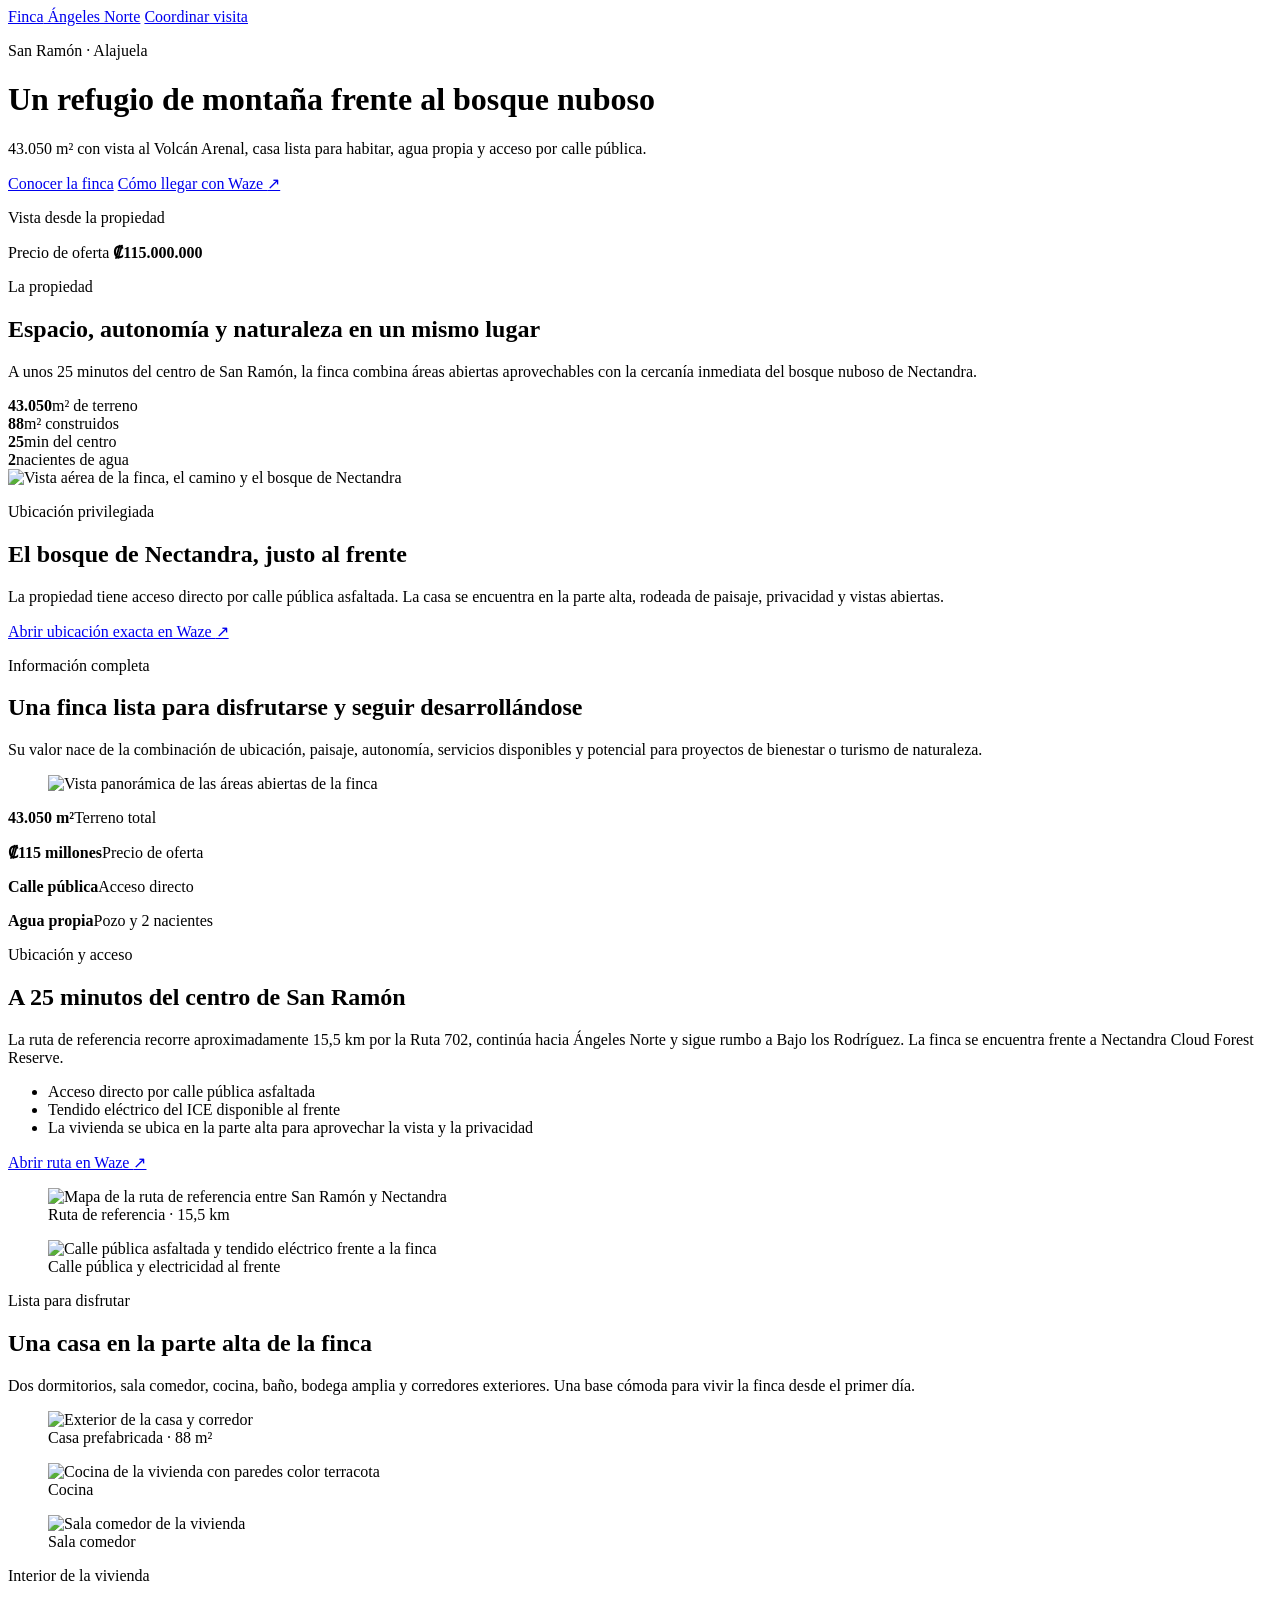
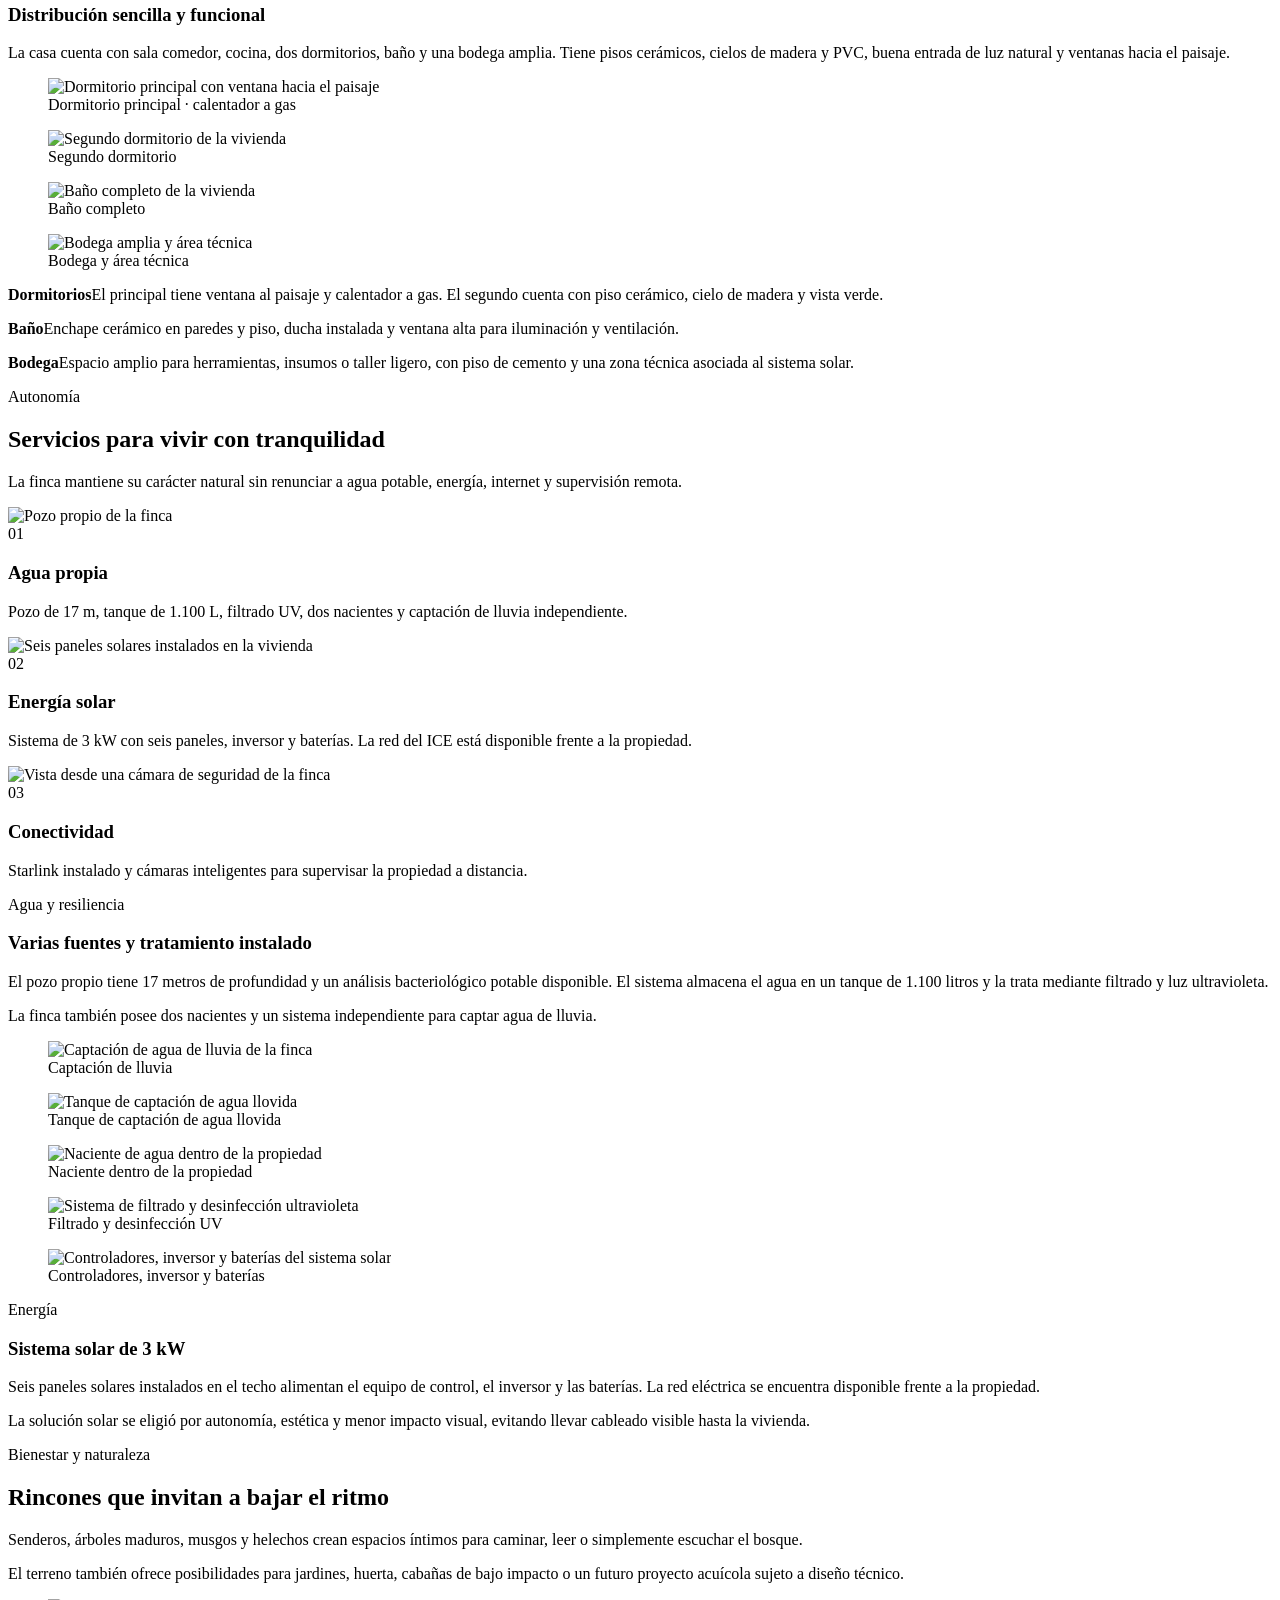
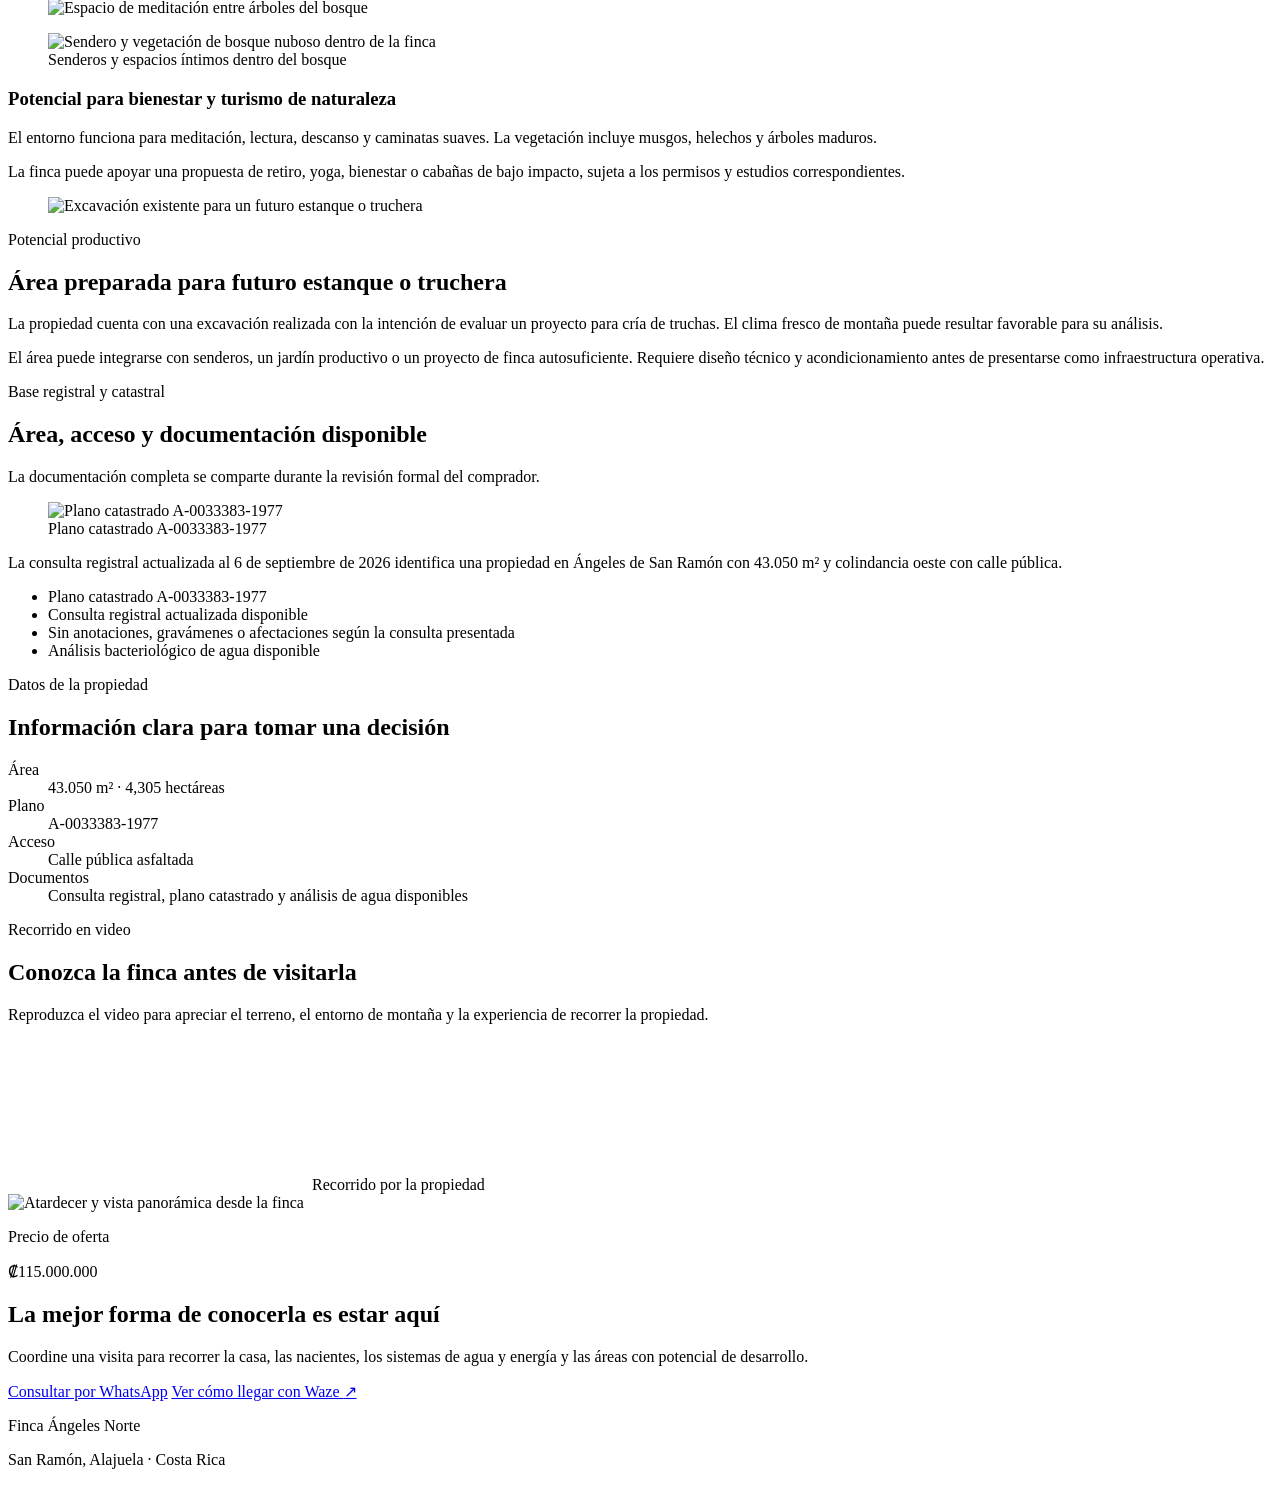
==== index.html @ d632e450 "Add index.html" ====
<!doctype html>
<html lang="es">
<head>
  <meta charset="UTF-8" />
  <meta name="viewport" content="width=device-width, initial-scale=1.0" />
  <meta name="theme-color" content="#16342b" />
  <title>Finca Ángeles Norte | San Ramón, Alajuela</title>
  <meta name="description" content="4,3 hectáreas frente a Nectandra, con vista al Volcán Arenal, casa, agua propia, energía solar y conectividad." />
  <meta property="og:title" content="Finca Ángeles Norte · San Ramón" />
  <meta property="og:description" content="Una finca de montaña lista para disfrutarse y seguir desarrollándose." />
  <meta property="og:image" content="https://finca-angeles-norte-san-ramon.cocoa-koala-3581.chatgpt.site/og.png" />
  <link rel="preconnect" href="https://fonts.googleapis.com" />
  <link rel="preconnect" href="https://fonts.gstatic.com" crossorigin />
  <link href="https://fonts.googleapis.com/css2?family=DM+Sans:wght@400;500;600&family=Manrope:wght@500;600;700&display=swap" rel="stylesheet" />
  <link rel="stylesheet" href="styles.css" />
</head>
<body>
  <header class="hero" id="inicio">
    <nav class="nav shell" aria-label="Navegación principal">
      <a class="brand" href="#inicio" aria-label="Finca Ángeles Norte, inicio"><span>Finca</span> Ángeles Norte</a>
      <a class="nav-cta" href="#visita">Coordinar visita</a>
    </nav>
    <div class="hero-content shell reveal">
      <p class="eyebrow">San Ramón · Alajuela</p>
      <h1>Un refugio de montaña frente al bosque nuboso</h1>
      <p class="hero-copy">43.050 m² con vista al Volcán Arenal, casa lista para habitar, agua propia y acceso por calle pública.</p>
      <div class="hero-actions">
        <a class="button button-primary" href="#recorrido">Conocer la finca</a>
        <a class="button button-glass" href="https://waze.com/ul/hd1gcvnd91" target="_blank" rel="noopener">Cómo llegar con Waze <span aria-hidden="true">↗</span></a>
      </div>
    </div>
    <div class="hero-foot shell">
      <p>Vista desde la propiedad</p><p>Precio de oferta <strong>₡115.000.000</strong></p>
    </div>
  </header>

  <main>
    <section class="intro shell reveal" id="recorrido">
      <p class="eyebrow dark">La propiedad</p>
      <h2>Espacio, autonomía y naturaleza en un mismo lugar</h2>
      <p class="lead">A unos 25 minutos del centro de San Ramón, la finca combina áreas abiertas aprovechables con la cercanía inmediata del bosque nuboso de Nectandra.</p>
      <div class="stats" aria-label="Datos principales de la finca">
        <div><strong>43.050</strong><span>m² de terreno</span></div>
        <div><strong>88</strong><span>m² construidos</span></div>
        <div><strong>25</strong><span>min del centro</span></div>
        <div><strong>2</strong><span>nacientes de agua</span></div>
      </div>
    </section>

    <section class="feature feature-land">
      <div class="feature-image"><img src="images/image4.jpg" alt="Vista aérea de la finca, el camino y el bosque de Nectandra" loading="lazy" /></div>
      <div class="feature-copy reveal">
        <p class="eyebrow dark">Ubicación privilegiada</p>
        <h2>El bosque de Nectandra, justo al frente</h2>
        <p>La propiedad tiene acceso directo por calle pública asfaltada. La casa se encuentra en la parte alta, rodeada de paisaje, privacidad y vistas abiertas.</p>
        <a class="text-link" href="https://waze.com/ul/hd1gcvnd91" target="_blank" rel="noopener">Abrir ubicación exacta en Waze <span aria-hidden="true">↗</span></a>
      </div>
    </section>

    <section class="full-story shell" id="informacion-completa">
      <div class="section-heading reveal">
        <div><p class="eyebrow dark">Información completa</p><h2>Una finca lista para disfrutarse y seguir desarrollándose</h2></div>
        <p>Su valor nace de la combinación de ubicación, paisaje, autonomía, servicios disponibles y potencial para proyectos de bienestar o turismo de naturaleza.</p>
      </div>
      <figure class="story-banner"><img src="images/image2.jpg" alt="Vista panorámica de las áreas abiertas de la finca" loading="lazy" /></figure>
      <div class="fact-strip">
        <p><strong>43.050 m²</strong><span>Terreno total</span></p>
        <p><strong>₡115 millones</strong><span>Precio de oferta</span></p>
        <p><strong>Calle pública</strong><span>Acceso directo</span></p>
        <p><strong>Agua propia</strong><span>Pozo y 2 nacientes</span></p>
      </div>
    </section>

    <section class="route-section">
      <div class="shell route-grid">
        <div class="route-copy reveal">
          <p class="eyebrow dark">Ubicación y acceso</p>
          <h2>A 25 minutos del centro de San Ramón</h2>
          <p>La ruta de referencia recorre aproximadamente 15,5 km por la Ruta 702, continúa hacia Ángeles Norte y sigue rumbo a Bajo los Rodríguez. La finca se encuentra frente a Nectandra Cloud Forest Reserve.</p>
          <ul class="plain-list">
            <li>Acceso directo por calle pública asfaltada</li>
            <li>Tendido eléctrico del ICE disponible al frente</li>
            <li>La vivienda se ubica en la parte alta para aprovechar la vista y la privacidad</li>
          </ul>
          <a class="button map-button" href="https://waze.com/ul/hd1gcvnd91" target="_blank" rel="noopener">Abrir ruta en Waze <span aria-hidden="true">↗</span></a>
        </div>
        <div class="route-visuals">
          <figure><img src="images/image3.png" alt="Mapa de la ruta de referencia entre San Ramón y Nectandra" loading="lazy" /><figcaption>Ruta de referencia · 15,5 km</figcaption></figure>
          <figure><img src="images/image5.jpg" alt="Calle pública asfaltada y tendido eléctrico frente a la finca" loading="lazy" /><figcaption>Calle pública y electricidad al frente</figcaption></figure>
        </div>
      </div>
    </section>

    <section class="home shell">
      <div class="section-heading reveal">
        <div><p class="eyebrow dark">Lista para disfrutar</p><h2>Una casa en la parte alta de la finca</h2></div>
        <p>Dos dormitorios, sala comedor, cocina, baño, bodega amplia y corredores exteriores. Una base cómoda para vivir la finca desde el primer día.</p>
      </div>
      <div class="home-gallery">
        <figure class="wide"><img src="images/image6.png" alt="Exterior de la casa y corredor" loading="lazy" /><figcaption>Casa prefabricada · 88 m²</figcaption></figure>
        <figure><img src="images/image20-edited.png" alt="Cocina de la vivienda con paredes color terracota" loading="lazy" /><figcaption>Cocina</figcaption></figure>
        <figure><img src="images/image19.png" alt="Sala comedor de la vivienda" loading="lazy" /><figcaption>Sala comedor</figcaption></figure>
      </div>
      <div class="interior-detail">
        <div class="detail-copy reveal">
          <p class="eyebrow dark">Interior de la vivienda</p>
          <h3>Distribución sencilla y funcional</h3>
          <p>La casa cuenta con sala comedor, cocina, dos dormitorios, baño y una bodega amplia. Tiene pisos cerámicos, cielos de madera y PVC, buena entrada de luz natural y ventanas hacia el paisaje.</p>
        </div>
        <div class="photo-grid four">
          <figure><img src="images/image21.png" alt="Dormitorio principal con ventana hacia el paisaje" loading="lazy" /><figcaption>Dormitorio principal · calentador a gas</figcaption></figure>
          <figure><img src="images/image22.png" alt="Segundo dormitorio de la vivienda" loading="lazy" /><figcaption>Segundo dormitorio</figcaption></figure>
          <figure><img src="images/image23.png" alt="Baño completo de la vivienda" loading="lazy" /><figcaption>Baño completo</figcaption></figure>
          <figure><img src="images/image24.png" alt="Bodega amplia y área técnica" loading="lazy" /><figcaption>Bodega y área técnica</figcaption></figure>
        </div>
        <div class="room-notes">
          <p><strong>Dormitorios</strong><span>El principal tiene ventana al paisaje y calentador a gas. El segundo cuenta con piso cerámico, cielo de madera y vista verde.</span></p>
          <p><strong>Baño</strong><span>Enchape cerámico en paredes y piso, ducha instalada y ventana alta para iluminación y ventilación.</span></p>
          <p><strong>Bodega</strong><span>Espacio amplio para herramientas, insumos o taller ligero, con piso de cemento y una zona técnica asociada al sistema solar.</span></p>
        </div>
      </div>
    </section>

    <section class="systems">
      <div class="shell">
        <div class="section-heading light reveal">
          <div><p class="eyebrow">Autonomía</p><h2>Servicios para vivir con tranquilidad</h2></div>
          <p>La finca mantiene su carácter natural sin renunciar a agua potable, energía, internet y supervisión remota.</p>
        </div>
        <div class="system-list">
          <article><img src="images/image7.jpg" alt="Pozo propio de la finca" loading="lazy" /><div class="system-number">01</div><div><h3>Agua propia</h3><p>Pozo de 17 m, tanque de 1.100 L, filtrado UV, dos nacientes y captación de lluvia independiente.</p></div></article>
          <article><img src="images/image11.png" alt="Seis paneles solares instalados en la vivienda" loading="lazy" /><div class="system-number">02</div><div><h3>Energía solar</h3><p>Sistema de 3 kW con seis paneles, inversor y baterías. La red del ICE está disponible frente a la propiedad.</p></div></article>
          <article><img src="images/image13.jpg" alt="Vista desde una cámara de seguridad de la finca" loading="lazy" /><div class="system-number">03</div><div><h3>Conectividad</h3><p>Starlink instalado y cámaras inteligentes para supervisar la propiedad a distancia.</p></div></article>
        </div>
        <div class="systems-detail">
          <article>
            <div class="systems-copy"><p class="eyebrow">Agua y resiliencia</p><h3>Varias fuentes y tratamiento instalado</h3><p>El pozo propio tiene 17 metros de profundidad y un análisis bacteriológico potable disponible. El sistema almacena el agua en un tanque de 1.100 litros y la trata mediante filtrado y luz ultravioleta.</p><p>La finca también posee dos nacientes y un sistema independiente para captar agua de lluvia.</p></div>
            <div class="photo-grid water-grid">
              <figure><img src="images/image8.jpg" alt="Captación de agua de lluvia de la finca" loading="lazy" /><figcaption>Captación de lluvia</figcaption></figure>
              <figure><img src="images/image9.png" alt="Tanque de captación de agua llovida" loading="lazy" /><figcaption>Tanque de captación de agua llovida</figcaption></figure>
              <figure><img src="images/image10.png" alt="Naciente de agua dentro de la propiedad" loading="lazy" /><figcaption>Naciente dentro de la propiedad</figcaption></figure>
              <figure><img src="images/image18.png" alt="Sistema de filtrado y desinfección ultravioleta" loading="lazy" /><figcaption>Filtrado y desinfección UV</figcaption></figure>
            </div>
          </article>
          <article class="solar-detail">
            <figure><img src="images/image12.jpg" alt="Controladores, inversor y baterías del sistema solar" loading="lazy" /><figcaption>Controladores, inversor y baterías</figcaption></figure>
            <div class="systems-copy"><p class="eyebrow">Energía</p><h3>Sistema solar de 3 kW</h3><p>Seis paneles solares instalados en el techo alimentan el equipo de control, el inversor y las baterías. La red eléctrica se encuentra disponible frente a la propiedad.</p><p>La solución solar se eligió por autonomía, estética y menor impacto visual, evitando llevar cableado visible hasta la vivienda.</p></div>
          </article>
        </div>
      </div>
    </section>

    <section class="nature shell">
      <div class="nature-grid">
        <div class="nature-copy reveal"><p class="eyebrow dark">Bienestar y naturaleza</p><h2>Rincones que invitan a bajar el ritmo</h2><p>Senderos, árboles maduros, musgos y helechos crean espacios íntimos para caminar, leer o simplemente escuchar el bosque.</p><p>El terreno también ofrece posibilidades para jardines, huerta, cabañas de bajo impacto o un futuro proyecto acuícola sujeto a diseño técnico.</p></div>
        <figure class="nature-main"><img src="images/image14.jpg" alt="Espacio de meditación entre árboles del bosque" loading="lazy" /></figure>
      </div>
      <div class="nature-more">
        <figure><img src="images/image15.jpg" alt="Sendero y vegetación de bosque nuboso dentro de la finca" loading="lazy" /><figcaption>Senderos y espacios íntimos dentro del bosque</figcaption></figure>
        <div class="nature-more-copy reveal"><h3>Potencial para bienestar y turismo de naturaleza</h3><p>El entorno funciona para meditación, lectura, descanso y caminatas suaves. La vegetación incluye musgos, helechos y árboles maduros.</p><p>La finca puede apoyar una propuesta de retiro, yoga, bienestar o cabañas de bajo impacto, sujeta a los permisos y estudios correspondientes.</p></div>
      </div>
    </section>

    <section class="pond-section">
      <div class="shell pond-grid">
        <figure><img src="images/image16.jpg" alt="Excavación existente para un futuro estanque o truchera" loading="lazy" /></figure>
        <div class="reveal"><p class="eyebrow dark">Potencial productivo</p><h2>Área preparada para futuro estanque o truchera</h2><p>La propiedad cuenta con una excavación realizada con la intención de evaluar un proyecto para cría de truchas. El clima fresco de montaña puede resultar favorable para su análisis.</p><p>El área puede integrarse con senderos, un jardín productivo o un proyecto de finca autosuficiente. Requiere diseño técnico y acondicionamiento antes de presentarse como infraestructura operativa.</p></div>
      </div>
    </section>

    <section class="documents shell">
      <div class="section-heading reveal">
        <div><p class="eyebrow dark">Base registral y catastral</p><h2>Área, acceso y documentación disponible</h2></div>
        <p>La documentación completa se comparte durante la revisión formal del comprador.</p>
      </div>
      <div class="document-grid">
        <figure><img src="images/image17.png" alt="Plano catastrado A-0033383-1977" loading="lazy" /><figcaption>Plano catastrado A-0033383-1977</figcaption></figure>
        <div class="document-copy">
          <p>La consulta registral actualizada al 6 de septiembre de 2026 identifica una propiedad en Ángeles de San Ramón con 43.050 m² y colindancia oeste con calle pública.</p>
          <ul class="plain-list">
            <li>Plano catastrado A-0033383-1977</li>
            <li>Consulta registral actualizada disponible</li>
            <li>Sin anotaciones, gravámenes o afectaciones según la consulta presentada</li>
            <li>Análisis bacteriológico de agua disponible</li>
          </ul>
        </div>
      </div>
    </section>

    <section class="details">
      <div class="shell details-inner reveal">
        <div><p class="eyebrow dark">Datos de la propiedad</p><h2>Información clara para tomar una decisión</h2></div>
        <dl>
          <div><dt>Área</dt><dd>43.050 m² · 4,305 hectáreas</dd></div>
          <div><dt>Plano</dt><dd>A-0033383-1977</dd></div>
          <div><dt>Acceso</dt><dd>Calle pública asfaltada</dd></div>
          <div><dt>Documentos</dt><dd>Consulta registral, plano catastrado y análisis de agua disponibles</dd></div>
        </dl>
      </div>
    </section>

    <section class="video-tour shell" id="video">
      <div class="section-heading reveal">
        <div><p class="eyebrow dark">Recorrido en video</p><h2>Conozca la finca antes de visitarla</h2></div>
        <p>Reproduzca el video para apreciar el terreno, el entorno de montaña y la experiencia de recorrer la propiedad.</p>
      </div>
      <div class="video-frame gif-style" aria-label="Animación del recorrido por la Finca Ángeles Norte">
        <video data-half-loop autoplay muted playsinline preload="metadata" poster="images/image1.jpg" aria-hidden="true">
          <source src="finca-san-ramon-recorrido.mp4" type="video/mp4" />
          Su navegador no puede reproducir este video.
        </video>
        <span>Recorrido por la propiedad</span>
      </div>
    </section>

    <section class="visit" id="visita">
      <img src="images/image1.jpg" alt="Atardecer y vista panorámica desde la finca" loading="lazy" />
      <div class="visit-overlay"></div>
      <div class="visit-content shell reveal">
        <p class="eyebrow">Precio de oferta</p><p class="price">₡115.000.000</p>
        <h2>La mejor forma de conocerla es estar aquí</h2>
        <p>Coordine una visita para recorrer la casa, las nacientes, los sistemas de agua y energía y las áreas con potencial de desarrollo.</p>
        <div class="hero-actions">
          <a class="button button-primary" href="https://wa.me/50688266344?text=Quiero%20coordinar%20una%20visita%20a%20la%20finca%20de%20San%20Ram%C3%B3n" target="_blank" rel="noopener">Consultar por WhatsApp</a>
          <a class="button button-glass" href="https://waze.com/ul/hd1gcvnd91" target="_blank" rel="noopener">Ver cómo llegar con Waze <span aria-hidden="true">↗</span></a>
        </div>
      </div>
    </section>
  </main>
  <footer><div class="shell"><p>Finca Ángeles Norte</p><p>San Ramón, Alajuela · Costa Rica</p></div></footer>
  <script src="script.js"></script>
</body>
</html>
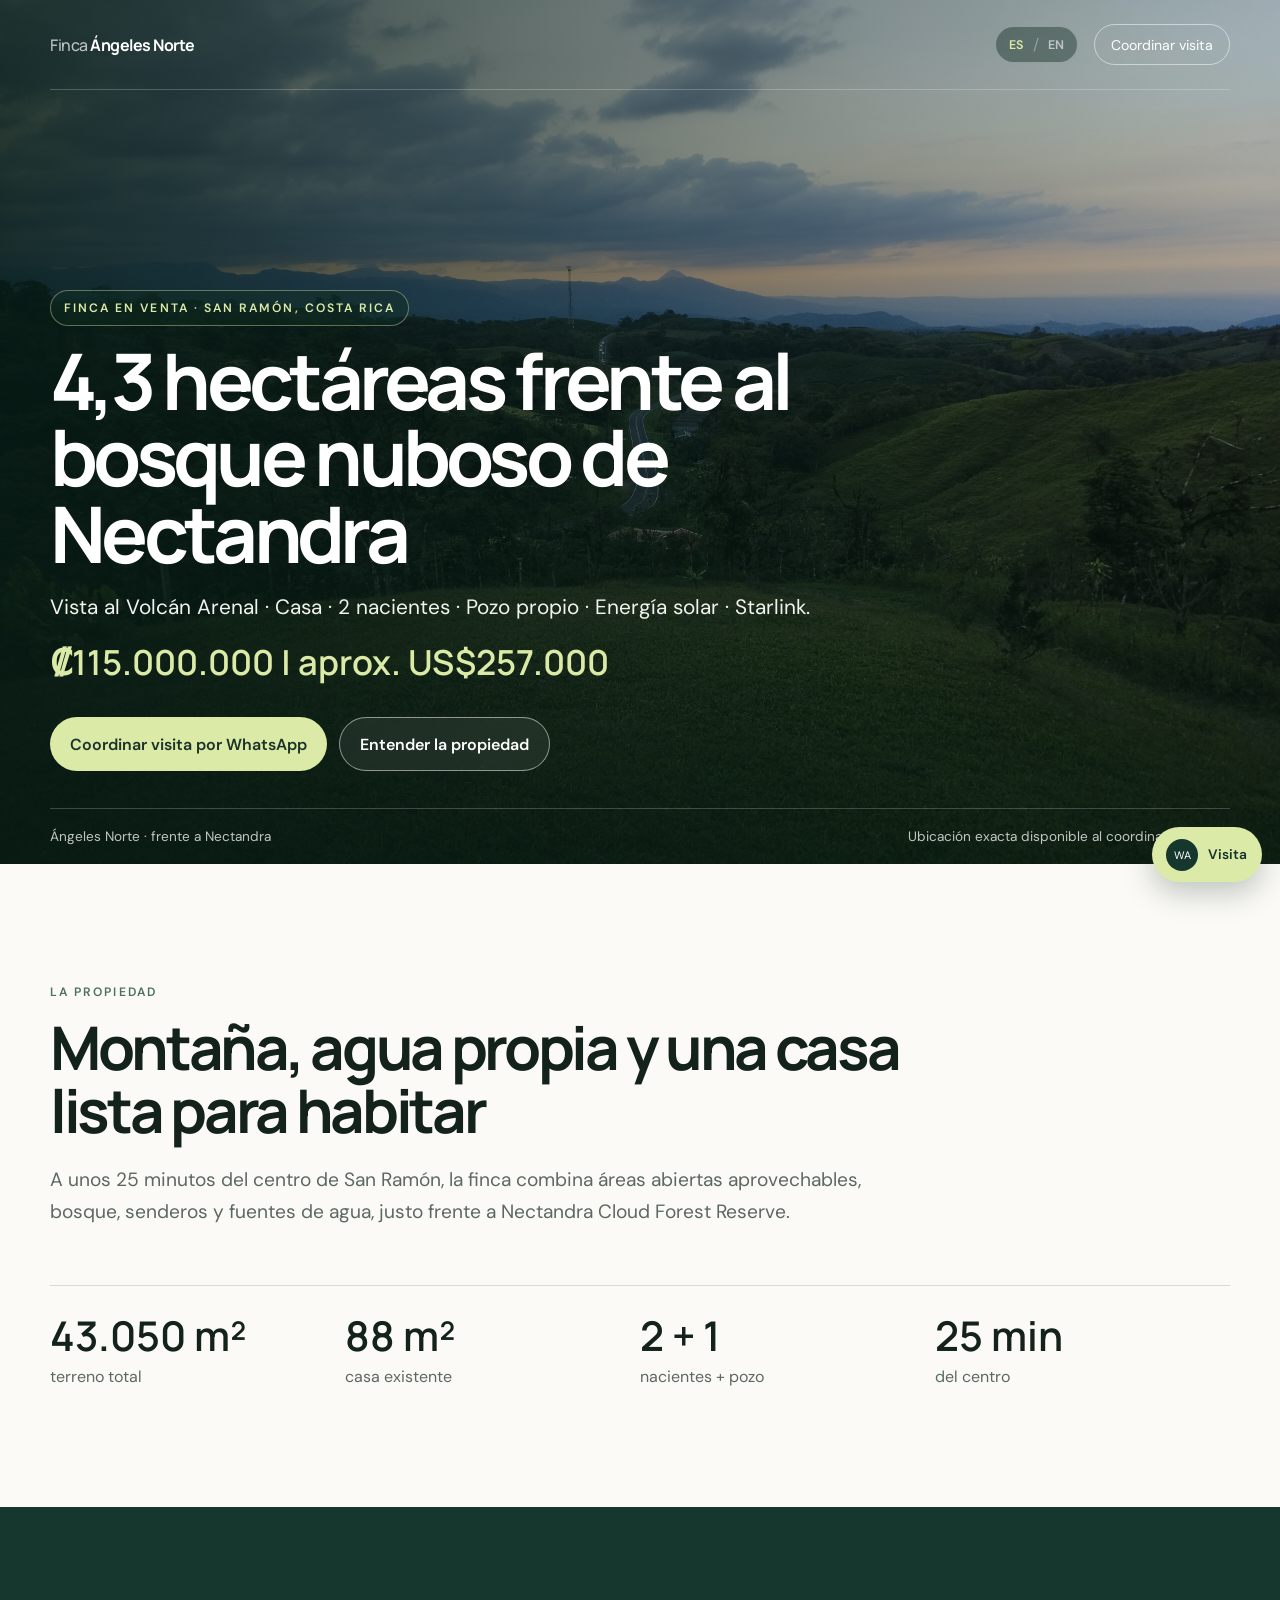
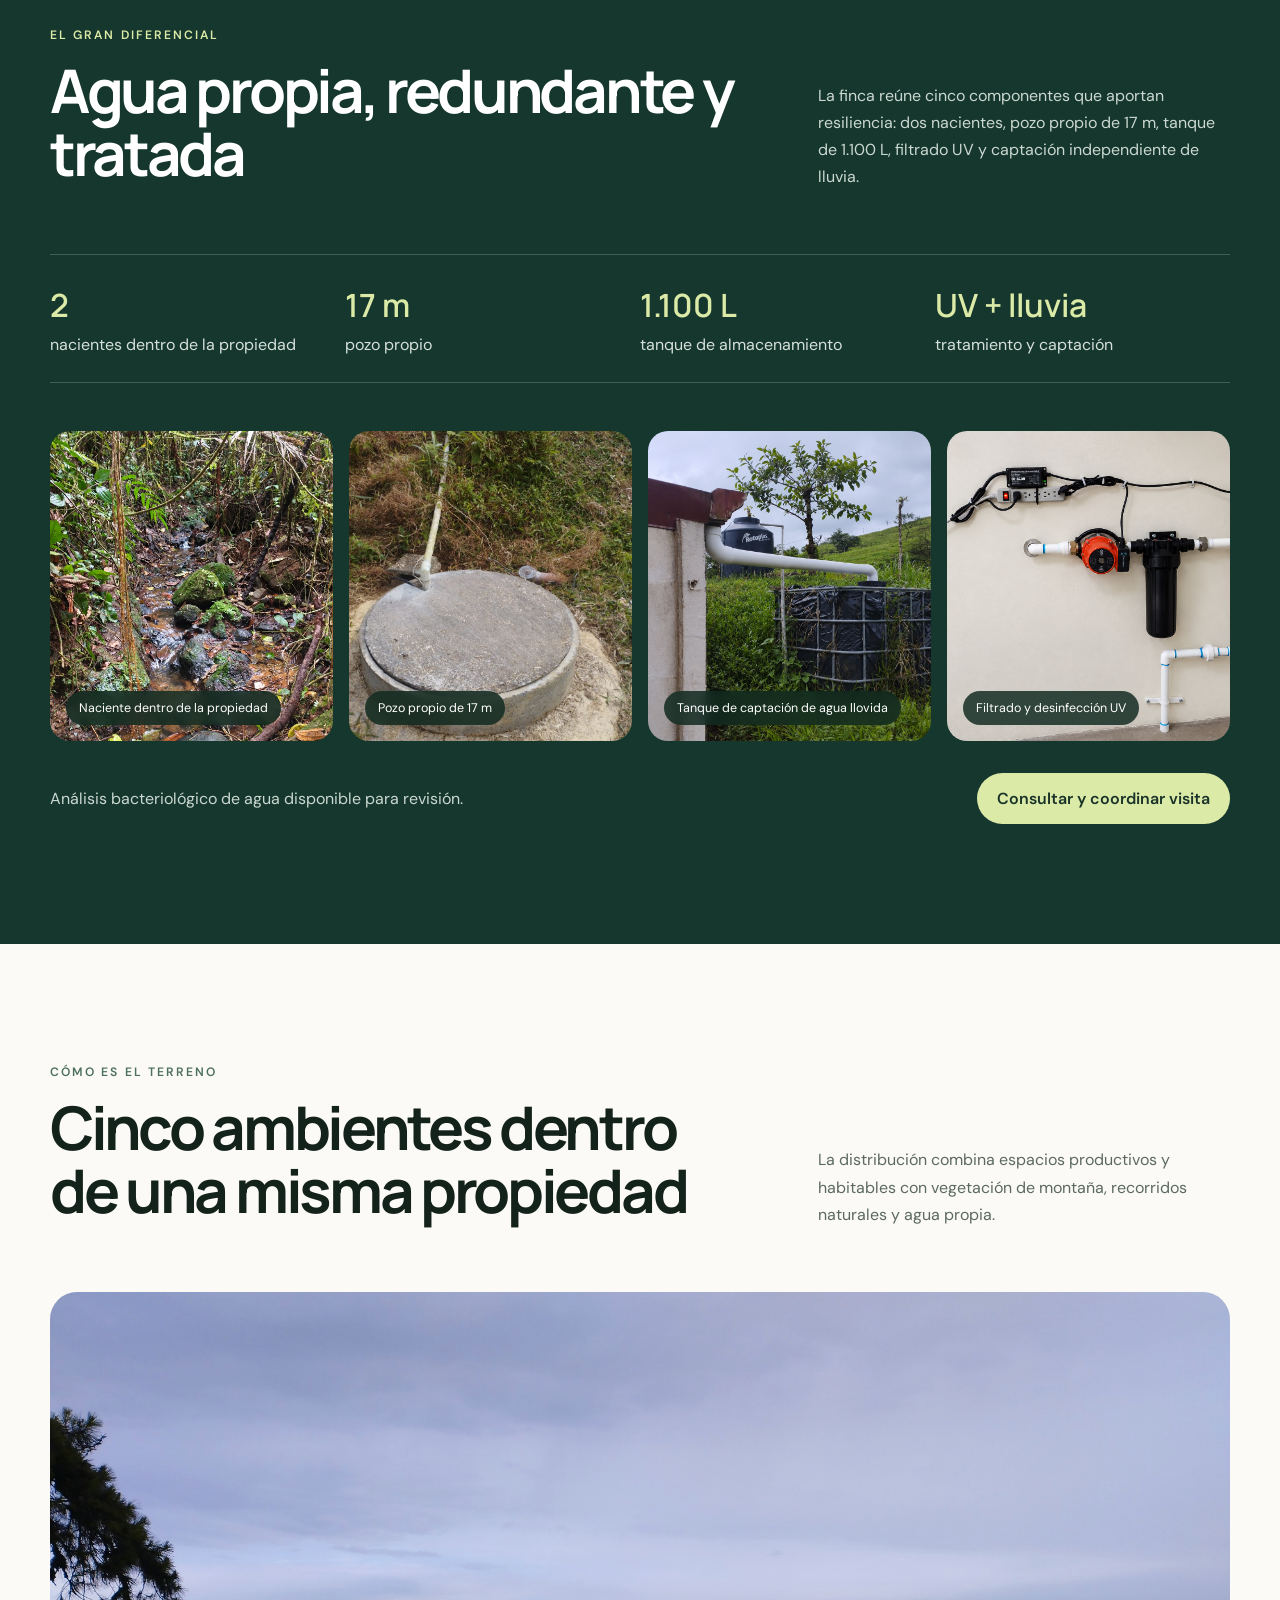
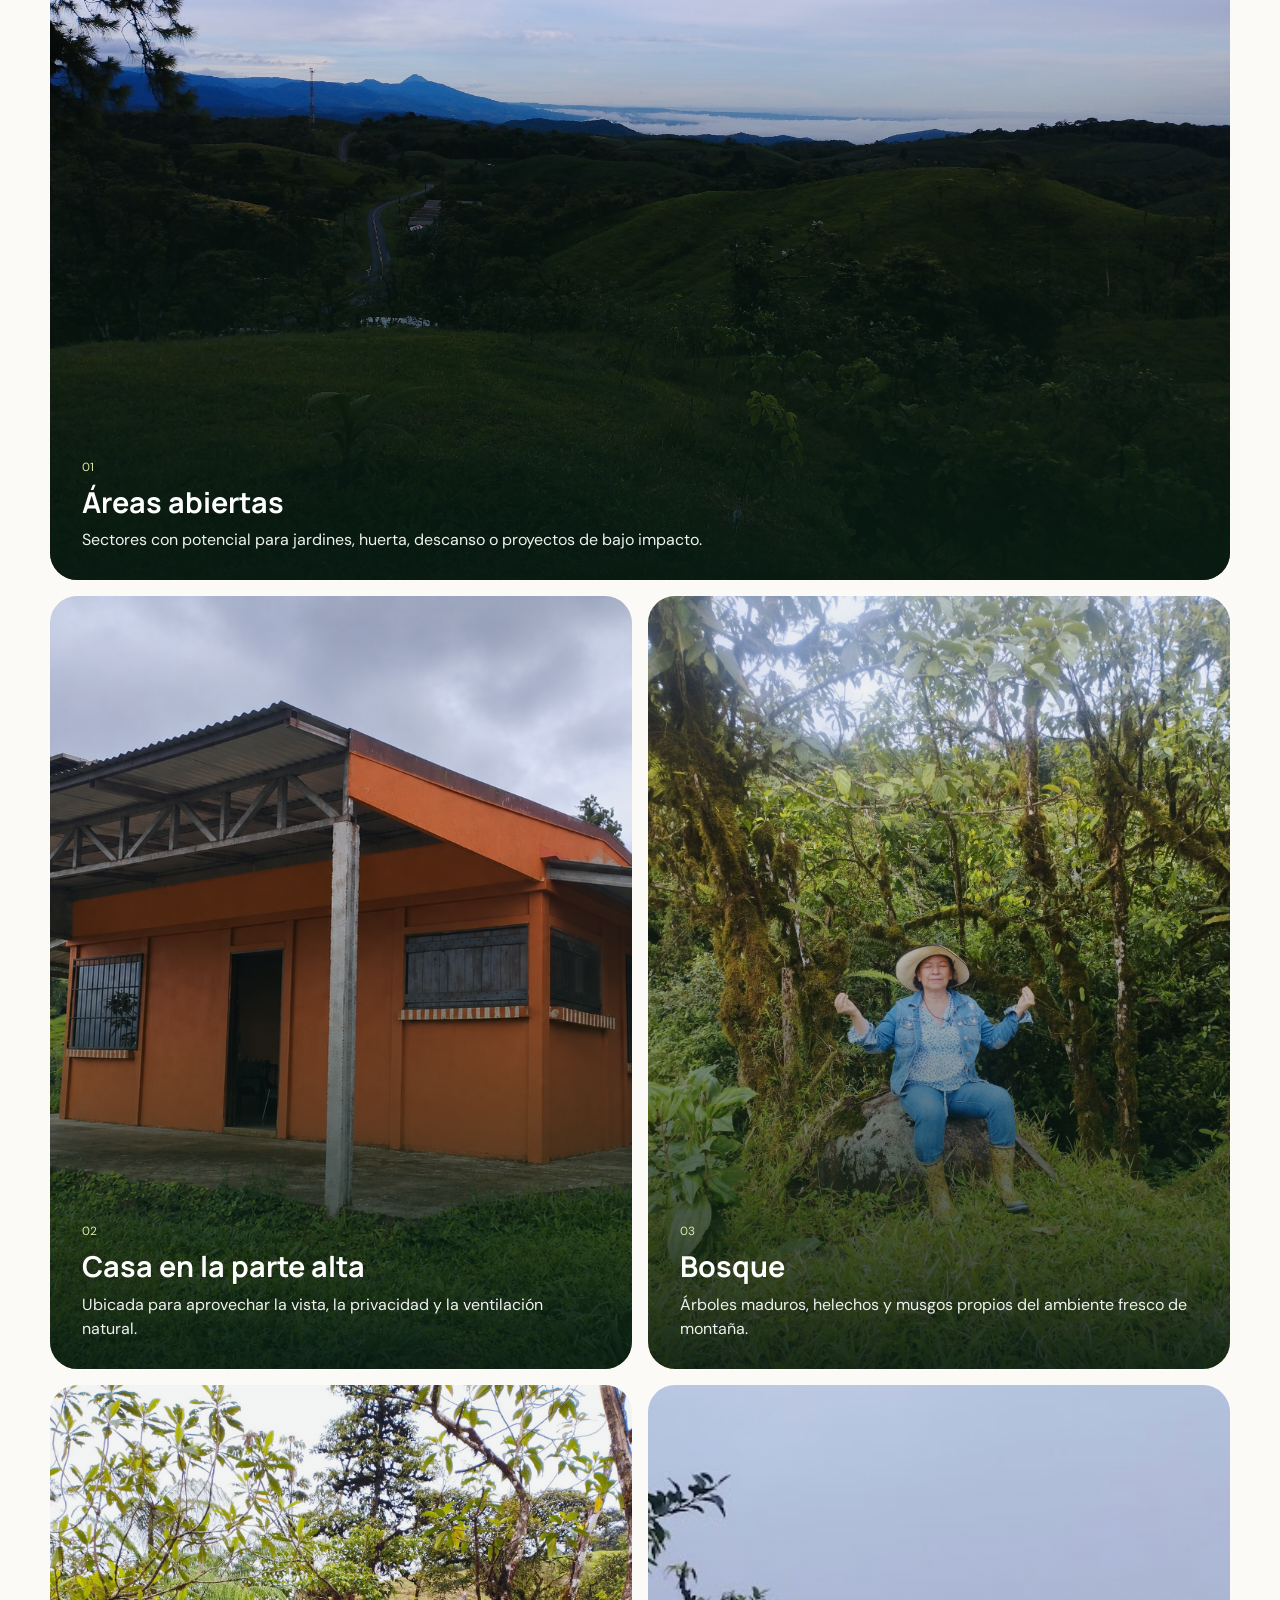
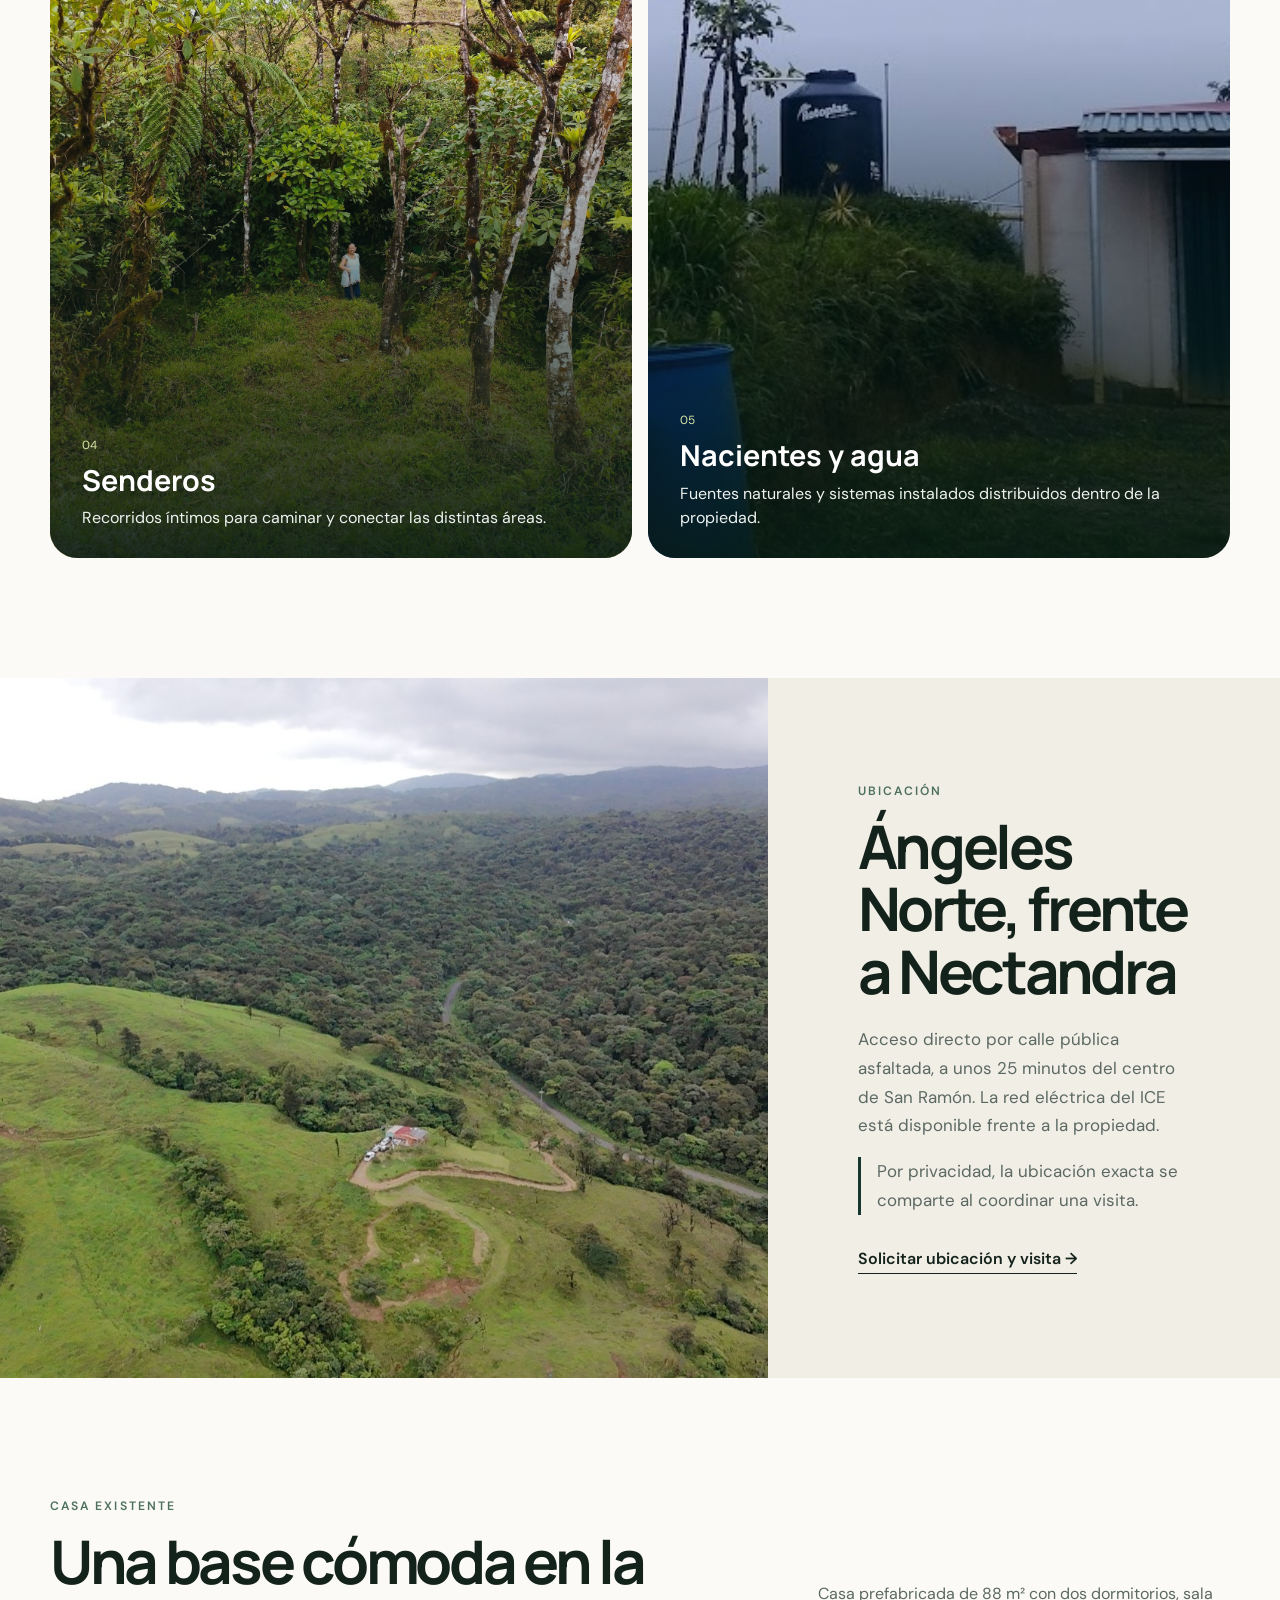
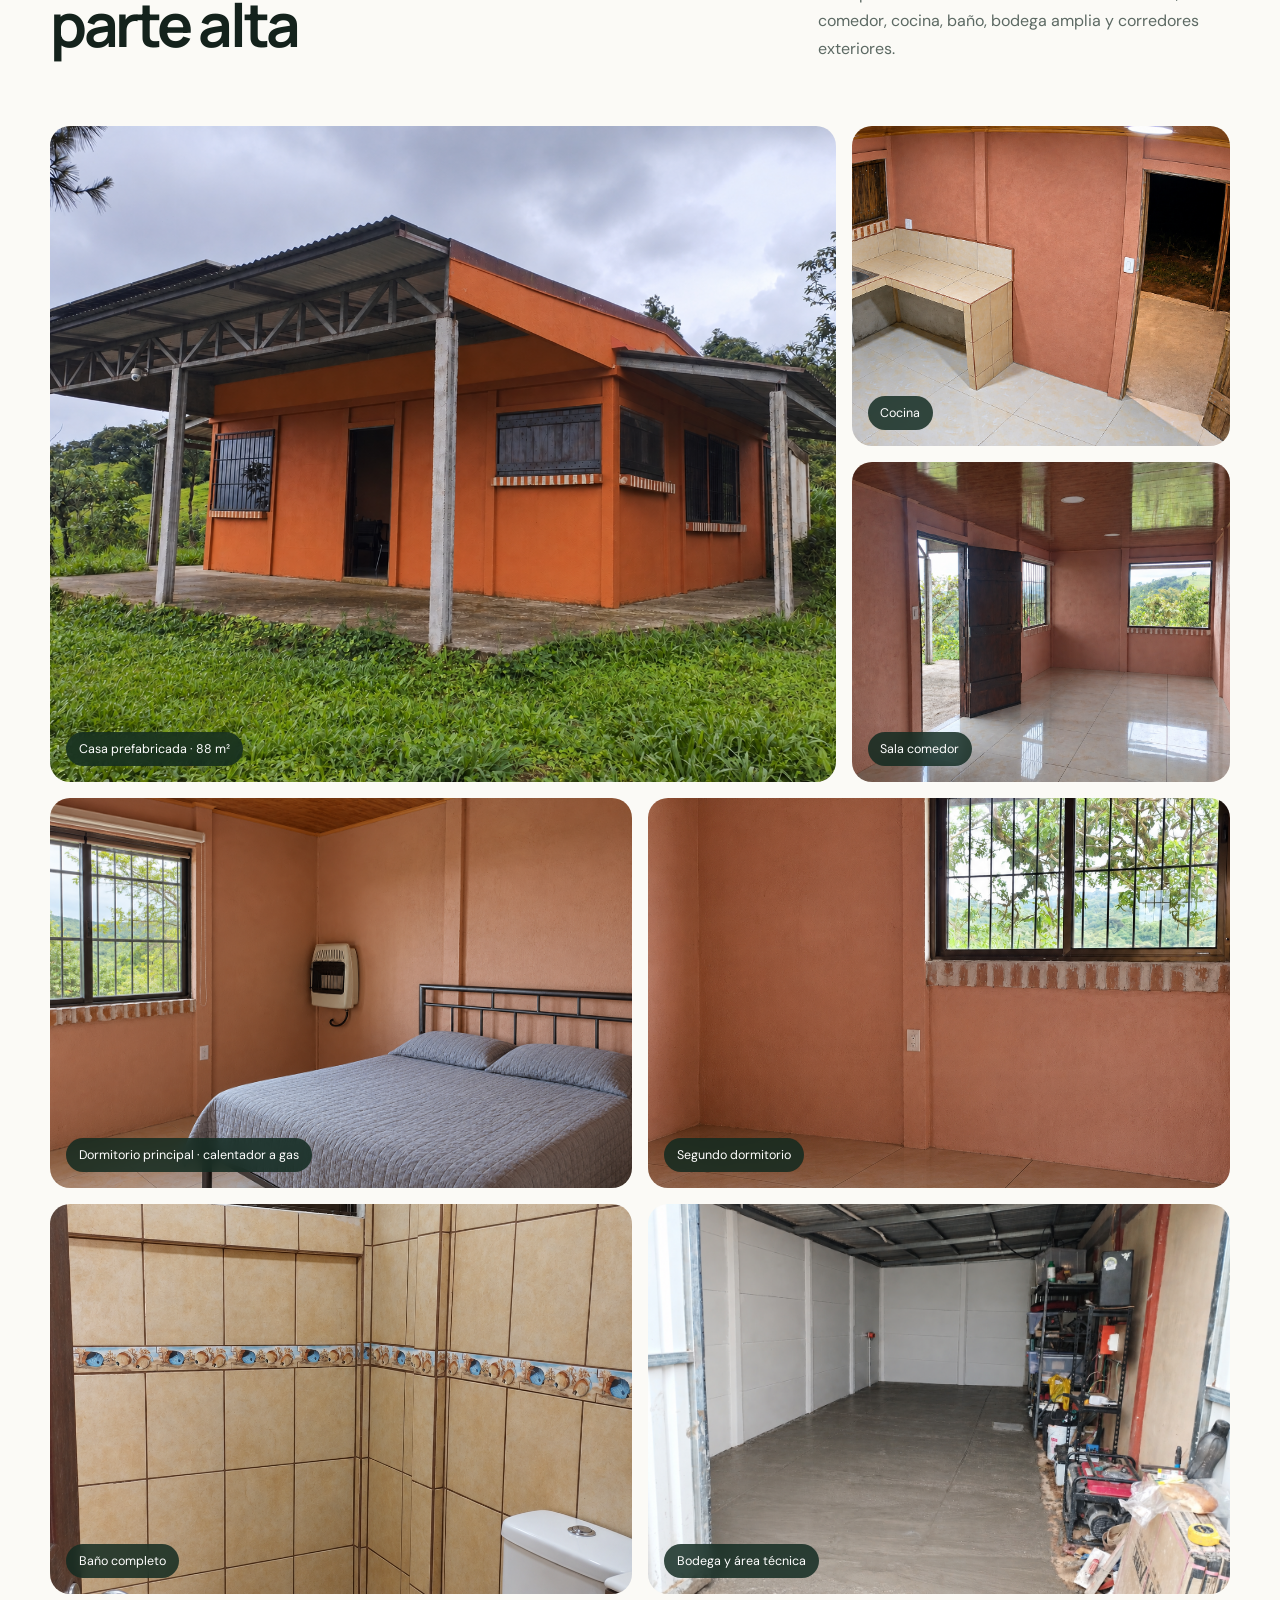
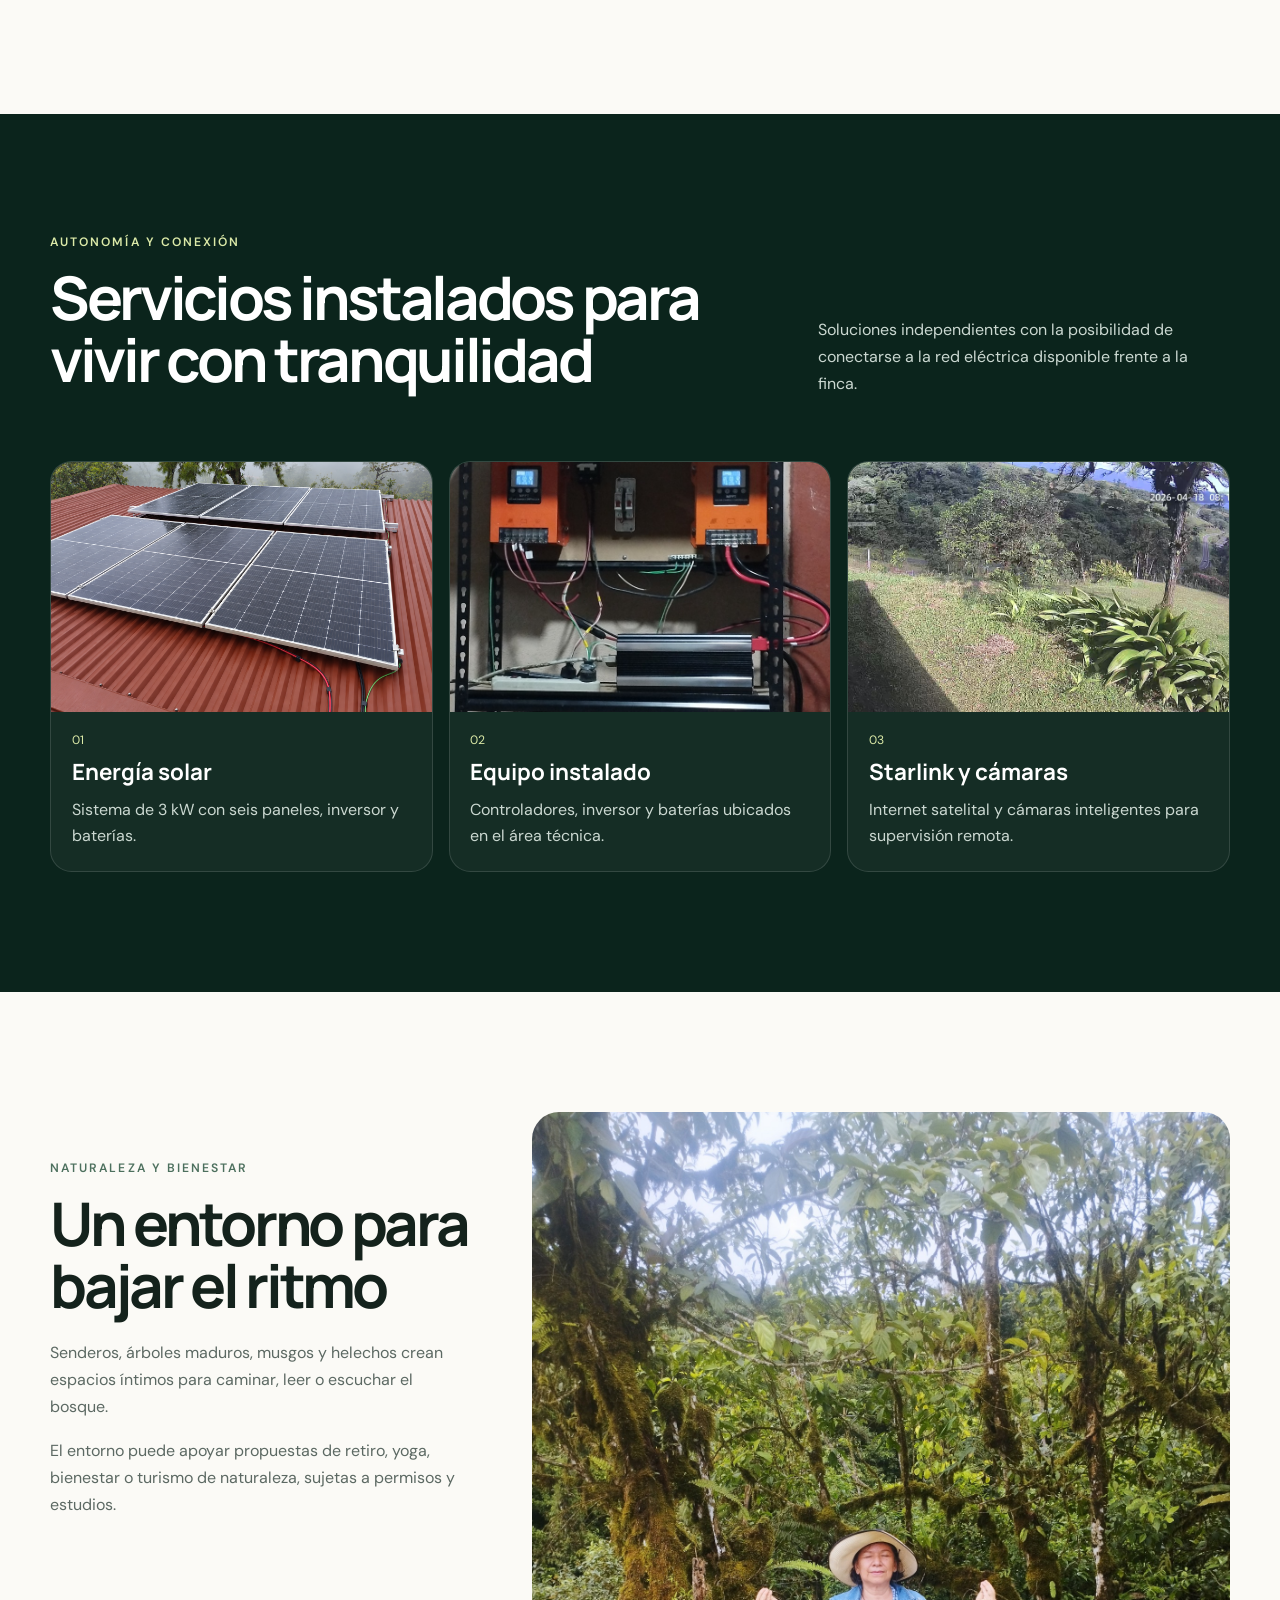
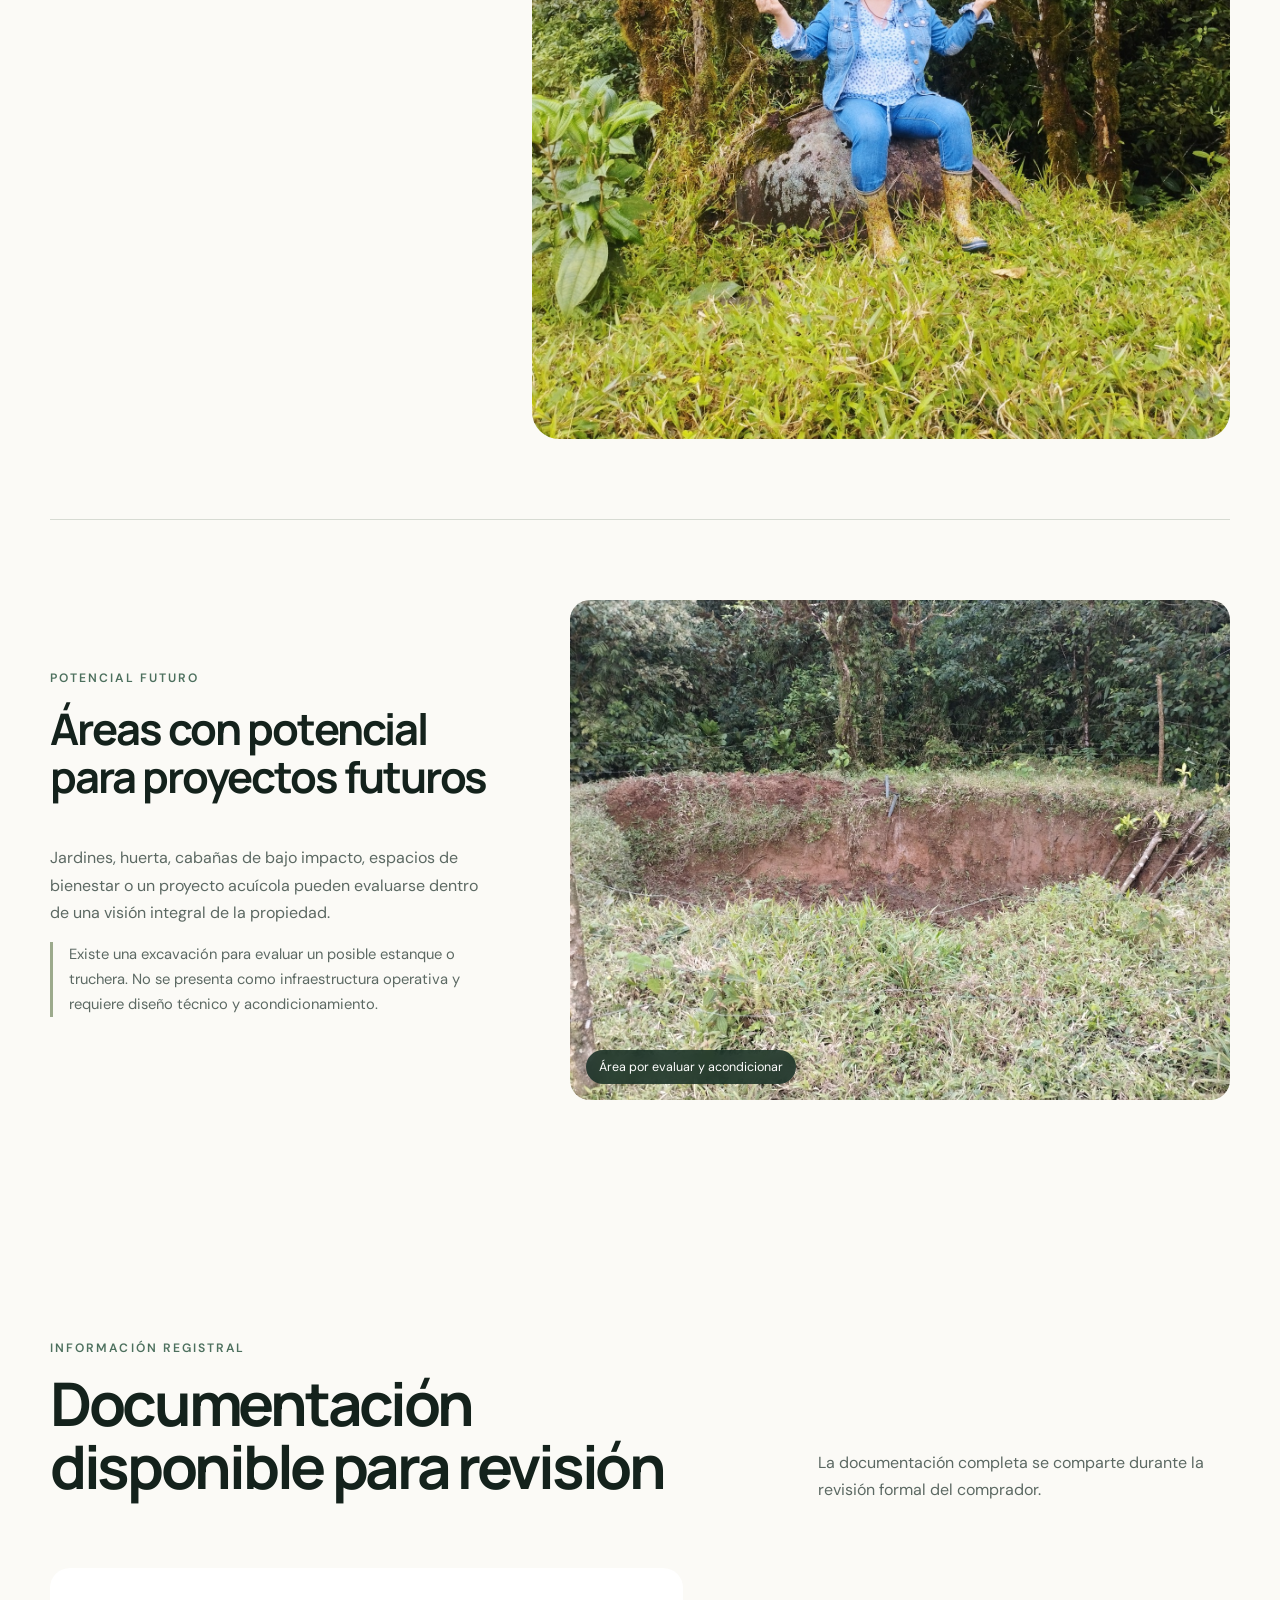
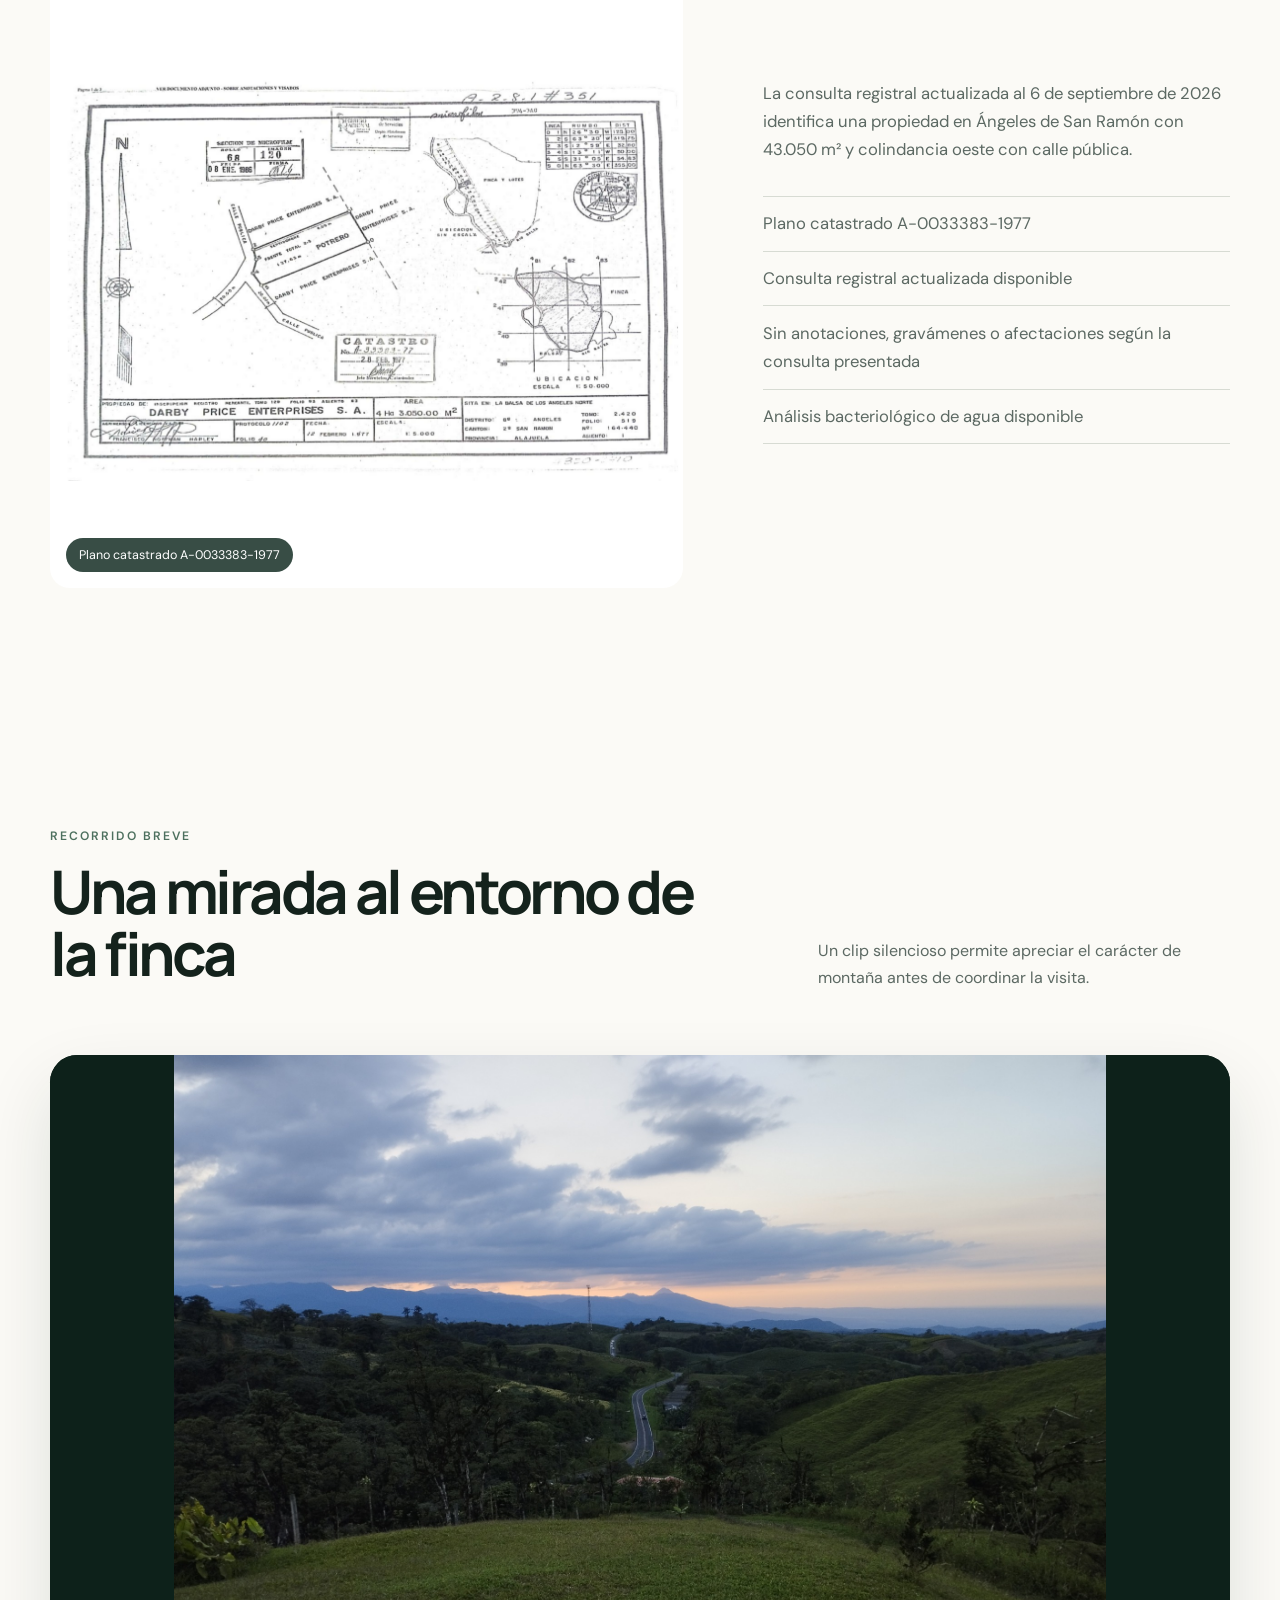
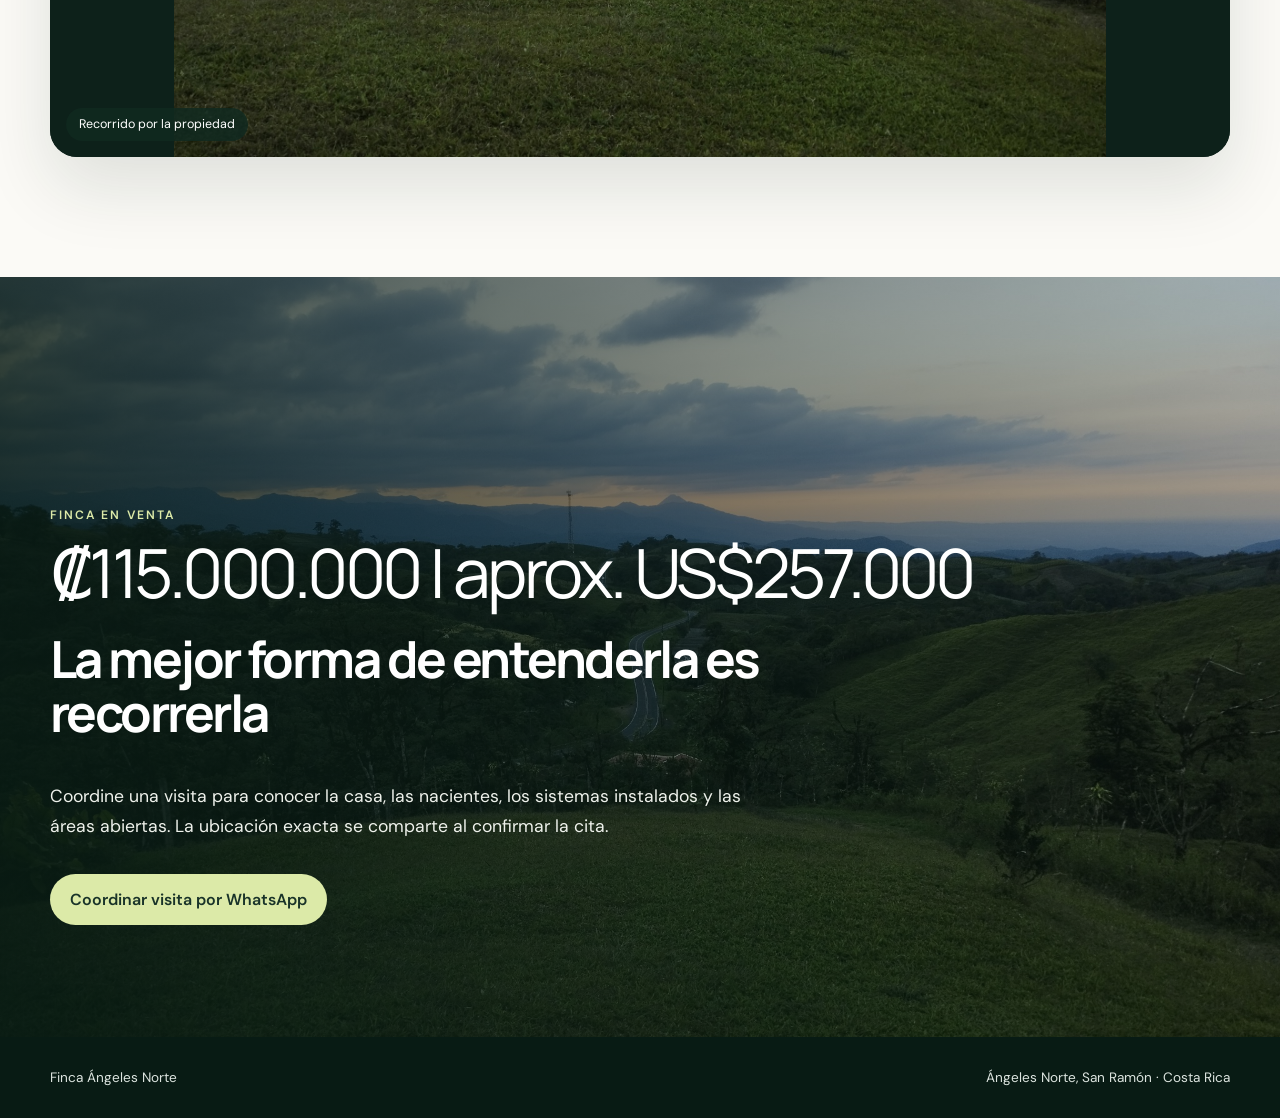
==== commit 59a43fc6: "Publish bilingual sales-focused website" ====
--- a/index.html
+++ b/index.html
@@ -1,234 +1,33 @@
 <!doctype html>
-<html lang="es">
-<head>
-  <meta charset="UTF-8" />
-  <meta name="viewport" content="width=device-width, initial-scale=1.0" />
-  <meta name="theme-color" content="#16342b" />
-  <title>Finca Ángeles Norte | San Ramón, Alajuela</title>
-  <meta name="description" content="4,3 hectáreas frente a Nectandra, con vista al Volcán Arenal, casa, agua propia, energía solar y conectividad." />
-  <meta property="og:title" content="Finca Ángeles Norte · San Ramón" />
-  <meta property="og:description" content="Una finca de montaña lista para disfrutarse y seguir desarrollándose." />
-  <meta property="og:image" content="https://finca-angeles-norte-san-ramon.cocoa-koala-3581.chatgpt.site/og.png" />
-  <link rel="preconnect" href="https://fonts.googleapis.com" />
-  <link rel="preconnect" href="https://fonts.gstatic.com" crossorigin />
-  <link href="https://fonts.googleapis.com/css2?family=DM+Sans:wght@400;500;600&family=Manrope:wght@500;600;700&display=swap" rel="stylesheet" />
-  <link rel="stylesheet" href="styles.css" />
-</head>
-<body>
-  <header class="hero" id="inicio">
-    <nav class="nav shell" aria-label="Navegación principal">
-      <a class="brand" href="#inicio" aria-label="Finca Ángeles Norte, inicio"><span>Finca</span> Ángeles Norte</a>
-      <a class="nav-cta" href="#visita">Coordinar visita</a>
-    </nav>
-    <div class="hero-content shell reveal">
-      <p class="eyebrow">San Ramón · Alajuela</p>
-      <h1>Un refugio de montaña frente al bosque nuboso</h1>
-      <p class="hero-copy">43.050 m² con vista al Volcán Arenal, casa lista para habitar, agua propia y acceso por calle pública.</p>
-      <div class="hero-actions">
-        <a class="button button-primary" href="#recorrido">Conocer la finca</a>
-        <a class="button button-glass" href="https://waze.com/ul/hd1gcvnd91" target="_blank" rel="noopener">Cómo llegar con Waze <span aria-hidden="true">↗</span></a>
-      </div>
-    </div>
-    <div class="hero-foot shell">
-      <p>Vista desde la propiedad</p><p>Precio de oferta <strong>₡115.000.000</strong></p>
-    </div>
-  </header>
-
-  <main>
-    <section class="intro shell reveal" id="recorrido">
-      <p class="eyebrow dark">La propiedad</p>
-      <h2>Espacio, autonomía y naturaleza en un mismo lugar</h2>
-      <p class="lead">A unos 25 minutos del centro de San Ramón, la finca combina áreas abiertas aprovechables con la cercanía inmediata del bosque nuboso de Nectandra.</p>
-      <div class="stats" aria-label="Datos principales de la finca">
-        <div><strong>43.050</strong><span>m² de terreno</span></div>
-        <div><strong>88</strong><span>m² construidos</span></div>
-        <div><strong>25</strong><span>min del centro</span></div>
-        <div><strong>2</strong><span>nacientes de agua</span></div>
-      </div>
-    </section>
-
-    <section class="feature feature-land">
-      <div class="feature-image"><img src="images/image4.jpg" alt="Vista aérea de la finca, el camino y el bosque de Nectandra" loading="lazy" /></div>
-      <div class="feature-copy reveal">
-        <p class="eyebrow dark">Ubicación privilegiada</p>
-        <h2>El bosque de Nectandra, justo al frente</h2>
-        <p>La propiedad tiene acceso directo por calle pública asfaltada. La casa se encuentra en la parte alta, rodeada de paisaje, privacidad y vistas abiertas.</p>
-        <a class="text-link" href="https://waze.com/ul/hd1gcvnd91" target="_blank" rel="noopener">Abrir ubicación exacta en Waze <span aria-hidden="true">↗</span></a>
-      </div>
-    </section>
-
-    <section class="full-story shell" id="informacion-completa">
-      <div class="section-heading reveal">
-        <div><p class="eyebrow dark">Información completa</p><h2>Una finca lista para disfrutarse y seguir desarrollándose</h2></div>
-        <p>Su valor nace de la combinación de ubicación, paisaje, autonomía, servicios disponibles y potencial para proyectos de bienestar o turismo de naturaleza.</p>
-      </div>
-      <figure class="story-banner"><img src="images/image2.jpg" alt="Vista panorámica de las áreas abiertas de la finca" loading="lazy" /></figure>
-      <div class="fact-strip">
-        <p><strong>43.050 m²</strong><span>Terreno total</span></p>
-        <p><strong>₡115 millones</strong><span>Precio de oferta</span></p>
-        <p><strong>Calle pública</strong><span>Acceso directo</span></p>
-        <p><strong>Agua propia</strong><span>Pozo y 2 nacientes</span></p>
-      </div>
-    </section>
-
-    <section class="route-section">
-      <div class="shell route-grid">
-        <div class="route-copy reveal">
-          <p class="eyebrow dark">Ubicación y acceso</p>
-          <h2>A 25 minutos del centro de San Ramón</h2>
-          <p>La ruta de referencia recorre aproximadamente 15,5 km por la Ruta 702, continúa hacia Ángeles Norte y sigue rumbo a Bajo los Rodríguez. La finca se encuentra frente a Nectandra Cloud Forest Reserve.</p>
-          <ul class="plain-list">
-            <li>Acceso directo por calle pública asfaltada</li>
-            <li>Tendido eléctrico del ICE disponible al frente</li>
-            <li>La vivienda se ubica en la parte alta para aprovechar la vista y la privacidad</li>
-          </ul>
-          <a class="button map-button" href="https://waze.com/ul/hd1gcvnd91" target="_blank" rel="noopener">Abrir ruta en Waze <span aria-hidden="true">↗</span></a>
-        </div>
-        <div class="route-visuals">
-          <figure><img src="images/image3.png" alt="Mapa de la ruta de referencia entre San Ramón y Nectandra" loading="lazy" /><figcaption>Ruta de referencia · 15,5 km</figcaption></figure>
-          <figure><img src="images/image5.jpg" alt="Calle pública asfaltada y tendido eléctrico frente a la finca" loading="lazy" /><figcaption>Calle pública y electricidad al frente</figcaption></figure>
-        </div>
-      </div>
-    </section>
-
-    <section class="home shell">
-      <div class="section-heading reveal">
-        <div><p class="eyebrow dark">Lista para disfrutar</p><h2>Una casa en la parte alta de la finca</h2></div>
-        <p>Dos dormitorios, sala comedor, cocina, baño, bodega amplia y corredores exteriores. Una base cómoda para vivir la finca desde el primer día.</p>
-      </div>
-      <div class="home-gallery">
-        <figure class="wide"><img src="images/image6.png" alt="Exterior de la casa y corredor" loading="lazy" /><figcaption>Casa prefabricada · 88 m²</figcaption></figure>
-        <figure><img src="images/image20-edited.png" alt="Cocina de la vivienda con paredes color terracota" loading="lazy" /><figcaption>Cocina</figcaption></figure>
-        <figure><img src="images/image19.png" alt="Sala comedor de la vivienda" loading="lazy" /><figcaption>Sala comedor</figcaption></figure>
-      </div>
-      <div class="interior-detail">
-        <div class="detail-copy reveal">
-          <p class="eyebrow dark">Interior de la vivienda</p>
-          <h3>Distribución sencilla y funcional</h3>
-          <p>La casa cuenta con sala comedor, cocina, dos dormitorios, baño y una bodega amplia. Tiene pisos cerámicos, cielos de madera y PVC, buena entrada de luz natural y ventanas hacia el paisaje.</p>
-        </div>
-        <div class="photo-grid four">
-          <figure><img src="images/image21.png" alt="Dormitorio principal con ventana hacia el paisaje" loading="lazy" /><figcaption>Dormitorio principal · calentador a gas</figcaption></figure>
-          <figure><img src="images/image22.png" alt="Segundo dormitorio de la vivienda" loading="lazy" /><figcaption>Segundo dormitorio</figcaption></figure>
-          <figure><img src="images/image23.png" alt="Baño completo de la vivienda" loading="lazy" /><figcaption>Baño completo</figcaption></figure>
-          <figure><img src="images/image24.png" alt="Bodega amplia y área técnica" loading="lazy" /><figcaption>Bodega y área técnica</figcaption></figure>
-        </div>
-        <div class="room-notes">
-          <p><strong>Dormitorios</strong><span>El principal tiene ventana al paisaje y calentador a gas. El segundo cuenta con piso cerámico, cielo de madera y vista verde.</span></p>
-          <p><strong>Baño</strong><span>Enchape cerámico en paredes y piso, ducha instalada y ventana alta para iluminación y ventilación.</span></p>
-          <p><strong>Bodega</strong><span>Espacio amplio para herramientas, insumos o taller ligero, con piso de cemento y una zona técnica asociada al sistema solar.</span></p>
-        </div>
-      </div>
-    </section>
-
-    <section class="systems">
-      <div class="shell">
-        <div class="section-heading light reveal">
-          <div><p class="eyebrow">Autonomía</p><h2>Servicios para vivir con tranquilidad</h2></div>
-          <p>La finca mantiene su carácter natural sin renunciar a agua potable, energía, internet y supervisión remota.</p>
-        </div>
-        <div class="system-list">
-          <article><img src="images/image7.jpg" alt="Pozo propio de la finca" loading="lazy" /><div class="system-number">01</div><div><h3>Agua propia</h3><p>Pozo de 17 m, tanque de 1.100 L, filtrado UV, dos nacientes y captación de lluvia independiente.</p></div></article>
-          <article><img src="images/image11.png" alt="Seis paneles solares instalados en la vivienda" loading="lazy" /><div class="system-number">02</div><div><h3>Energía solar</h3><p>Sistema de 3 kW con seis paneles, inversor y baterías. La red del ICE está disponible frente a la propiedad.</p></div></article>
-          <article><img src="images/image13.jpg" alt="Vista desde una cámara de seguridad de la finca" loading="lazy" /><div class="system-number">03</div><div><h3>Conectividad</h3><p>Starlink instalado y cámaras inteligentes para supervisar la propiedad a distancia.</p></div></article>
-        </div>
-        <div class="systems-detail">
-          <article>
-            <div class="systems-copy"><p class="eyebrow">Agua y resiliencia</p><h3>Varias fuentes y tratamiento instalado</h3><p>El pozo propio tiene 17 metros de profundidad y un análisis bacteriológico potable disponible. El sistema almacena el agua en un tanque de 1.100 litros y la trata mediante filtrado y luz ultravioleta.</p><p>La finca también posee dos nacientes y un sistema independiente para captar agua de lluvia.</p></div>
-            <div class="photo-grid water-grid">
-              <figure><img src="images/image8.jpg" alt="Captación de agua de lluvia de la finca" loading="lazy" /><figcaption>Captación de lluvia</figcaption></figure>
-              <figure><img src="images/image9.png" alt="Tanque de captación de agua llovida" loading="lazy" /><figcaption>Tanque de captación de agua llovida</figcaption></figure>
-              <figure><img src="images/image10.png" alt="Naciente de agua dentro de la propiedad" loading="lazy" /><figcaption>Naciente dentro de la propiedad</figcaption></figure>
-              <figure><img src="images/image18.png" alt="Sistema de filtrado y desinfección ultravioleta" loading="lazy" /><figcaption>Filtrado y desinfección UV</figcaption></figure>
-            </div>
-          </article>
-          <article class="solar-detail">
-            <figure><img src="images/image12.jpg" alt="Controladores, inversor y baterías del sistema solar" loading="lazy" /><figcaption>Controladores, inversor y baterías</figcaption></figure>
-            <div class="systems-copy"><p class="eyebrow">Energía</p><h3>Sistema solar de 3 kW</h3><p>Seis paneles solares instalados en el techo alimentan el equipo de control, el inversor y las baterías. La red eléctrica se encuentra disponible frente a la propiedad.</p><p>La solución solar se eligió por autonomía, estética y menor impacto visual, evitando llevar cableado visible hasta la vivienda.</p></div>
-          </article>
-        </div>
-      </div>
-    </section>
-
-    <section class="nature shell">
-      <div class="nature-grid">
-        <div class="nature-copy reveal"><p class="eyebrow dark">Bienestar y naturaleza</p><h2>Rincones que invitan a bajar el ritmo</h2><p>Senderos, árboles maduros, musgos y helechos crean espacios íntimos para caminar, leer o simplemente escuchar el bosque.</p><p>El terreno también ofrece posibilidades para jardines, huerta, cabañas de bajo impacto o un futuro proyecto acuícola sujeto a diseño técnico.</p></div>
-        <figure class="nature-main"><img src="images/image14.jpg" alt="Espacio de meditación entre árboles del bosque" loading="lazy" /></figure>
-      </div>
-      <div class="nature-more">
-        <figure><img src="images/image15.jpg" alt="Sendero y vegetación de bosque nuboso dentro de la finca" loading="lazy" /><figcaption>Senderos y espacios íntimos dentro del bosque</figcaption></figure>
-        <div class="nature-more-copy reveal"><h3>Potencial para bienestar y turismo de naturaleza</h3><p>El entorno funciona para meditación, lectura, descanso y caminatas suaves. La vegetación incluye musgos, helechos y árboles maduros.</p><p>La finca puede apoyar una propuesta de retiro, yoga, bienestar o cabañas de bajo impacto, sujeta a los permisos y estudios correspondientes.</p></div>
-      </div>
-    </section>
-
-    <section class="pond-section">
-      <div class="shell pond-grid">
-        <figure><img src="images/image16.jpg" alt="Excavación existente para un futuro estanque o truchera" loading="lazy" /></figure>
-        <div class="reveal"><p class="eyebrow dark">Potencial productivo</p><h2>Área preparada para futuro estanque o truchera</h2><p>La propiedad cuenta con una excavación realizada con la intención de evaluar un proyecto para cría de truchas. El clima fresco de montaña puede resultar favorable para su análisis.</p><p>El área puede integrarse con senderos, un jardín productivo o un proyecto de finca autosuficiente. Requiere diseño técnico y acondicionamiento antes de presentarse como infraestructura operativa.</p></div>
-      </div>
-    </section>
-
-    <section class="documents shell">
-      <div class="section-heading reveal">
-        <div><p class="eyebrow dark">Base registral y catastral</p><h2>Área, acceso y documentación disponible</h2></div>
-        <p>La documentación completa se comparte durante la revisión formal del comprador.</p>
-      </div>
-      <div class="document-grid">
-        <figure><img src="images/image17.png" alt="Plano catastrado A-0033383-1977" loading="lazy" /><figcaption>Plano catastrado A-0033383-1977</figcaption></figure>
-        <div class="document-copy">
-          <p>La consulta registral actualizada al 6 de septiembre de 2026 identifica una propiedad en Ángeles de San Ramón con 43.050 m² y colindancia oeste con calle pública.</p>
-          <ul class="plain-list">
-            <li>Plano catastrado A-0033383-1977</li>
-            <li>Consulta registral actualizada disponible</li>
-            <li>Sin anotaciones, gravámenes o afectaciones según la consulta presentada</li>
-            <li>Análisis bacteriológico de agua disponible</li>
-          </ul>
-        </div>
-      </div>
-    </section>
-
-    <section class="details">
-      <div class="shell details-inner reveal">
-        <div><p class="eyebrow dark">Datos de la propiedad</p><h2>Información clara para tomar una decisión</h2></div>
-        <dl>
-          <div><dt>Área</dt><dd>43.050 m² · 4,305 hectáreas</dd></div>
-          <div><dt>Plano</dt><dd>A-0033383-1977</dd></div>
-          <div><dt>Acceso</dt><dd>Calle pública asfaltada</dd></div>
-          <div><dt>Documentos</dt><dd>Consulta registral, plano catastrado y análisis de agua disponibles</dd></div>
-        </dl>
-      </div>
-    </section>
-
-    <section class="video-tour shell" id="video">
-      <div class="section-heading reveal">
-        <div><p class="eyebrow dark">Recorrido en video</p><h2>Conozca la finca antes de visitarla</h2></div>
-        <p>Reproduzca el video para apreciar el terreno, el entorno de montaña y la experiencia de recorrer la propiedad.</p>
-      </div>
-      <div class="video-frame gif-style" aria-label="Animación del recorrido por la Finca Ángeles Norte">
-        <video data-half-loop autoplay muted playsinline preload="metadata" poster="images/image1.jpg" aria-hidden="true">
-          <source src="finca-san-ramon-recorrido.mp4" type="video/mp4" />
-          Su navegador no puede reproducir este video.
-        </video>
-        <span>Recorrido por la propiedad</span>
-      </div>
-    </section>
-
-    <section class="visit" id="visita">
-      <img src="images/image1.jpg" alt="Atardecer y vista panorámica desde la finca" loading="lazy" />
-      <div class="visit-overlay"></div>
-      <div class="visit-content shell reveal">
-        <p class="eyebrow">Precio de oferta</p><p class="price">₡115.000.000</p>
-        <h2>La mejor forma de conocerla es estar aquí</h2>
-        <p>Coordine una visita para recorrer la casa, las nacientes, los sistemas de agua y energía y las áreas con potencial de desarrollo.</p>
-        <div class="hero-actions">
-          <a class="button button-primary" href="https://wa.me/50688266344?text=Quiero%20coordinar%20una%20visita%20a%20la%20finca%20de%20San%20Ram%C3%B3n" target="_blank" rel="noopener">Consultar por WhatsApp</a>
-          <a class="button button-glass" href="https://waze.com/ul/hd1gcvnd91" target="_blank" rel="noopener">Ver cómo llegar con Waze <span aria-hidden="true">↗</span></a>
-        </div>
-      </div>
-    </section>
-  </main>
-  <footer><div class="shell"><p>Finca Ángeles Norte</p><p>San Ramón, Alajuela · Costa Rica</p></div></footer>
-  <script src="script.js"></script>
-</body>
-</html>
+<html lang="es"><head>
+<meta charset="UTF-8"><meta name="viewport" content="width=device-width,initial-scale=1"><meta name="theme-color" content="#16342b">
+<title>Finca en venta en San Ramón Costa Rica | 4,3 ha frente a Nectandra</title>
+<meta name="description" content="Finca de 4,3 hectáreas en venta en Ángeles Norte, San Ramón, frente al bosque nuboso de Nectandra. Casa, 2 nacientes, pozo propio, energía solar y Starlink.">
+<link rel="canonical" href="https://federicopintocastro-dot.github.io/finca-angeles-norte-san-ramon/">
+<link rel="alternate" hreflang="es" href="https://federicopintocastro-dot.github.io/finca-angeles-norte-san-ramon/?lang=es"><link rel="alternate" hreflang="en" href="https://federicopintocastro-dot.github.io/finca-angeles-norte-san-ramon/?lang=en"><link rel="alternate" hreflang="x-default" href="https://federicopintocastro-dot.github.io/finca-angeles-norte-san-ramon/">
+<meta property="og:type" content="website"><meta property="og:site_name" content="Finca Ángeles Norte"><meta property="og:locale" content="es_CR"><meta property="og:locale:alternate" content="en_US"><meta property="og:title" content="Finca en venta · San Ramón, Costa Rica | ₡115.000.000 · aprox. US$257.000"><meta property="og:description" content="4,3 hectáreas frente al bosque nuboso de Nectandra, con vista al Volcán Arenal, casa, 2 nacientes, pozo propio, energía solar y Starlink."><meta property="og:url" content="https://federicopintocastro-dot.github.io/finca-angeles-norte-san-ramon/"><meta property="og:image" content="https://federicopintocastro-dot.github.io/finca-angeles-norte-san-ramon/og-v2.png"><meta property="og:image:width" content="1734"><meta property="og:image:height" content="907"><meta property="og:image:alt" content="Vista panorámica de la finca en San Ramón, Costa Rica">
+<meta name="twitter:card" content="summary_large_image"><meta name="twitter:title" content="Finca en venta · San Ramón, Costa Rica"><meta name="twitter:description" content="₡115.000.000 · aprox. US$257.000 · 4,3 ha frente a Nectandra"><meta name="twitter:image" content="https://federicopintocastro-dot.github.io/finca-angeles-norte-san-ramon/og-v2.png">
+<link rel="preconnect" href="https://fonts.googleapis.com"><link rel="preconnect" href="https://fonts.gstatic.com" crossorigin><link href="https://fonts.googleapis.com/css2?family=DM+Sans:wght@400;500;600&family=Manrope:wght@500;600;700&display=swap" rel="stylesheet"><link rel="stylesheet" href="styles.css">
+</head><body data-lang="es">
+<header class="hero" id="inicio"><nav class="nav shell" aria-label="Navegación principal" data-aria-es="Navegación principal" data-aria-en="Main navigation"><a class="brand" href="#inicio"><span>Finca</span> Ángeles Norte</a><div class="nav-tools"><div class="language-switch" role="group" aria-label="Idioma" data-aria-es="Idioma" data-aria-en="Language"><button type="button" data-lang-button="es" aria-pressed="true">ES</button><span>/</span><button type="button" data-lang-button="en" aria-pressed="false">EN</button></div><a class="nav-cta whatsapp-link" target="_blank" rel="noopener" data-es="Coordinar visita" data-en="Schedule a visit">Coordinar visita</a></div></nav>
+<div class="hero-content shell reveal"><p class="eyebrow sale-label" data-es="Finca en venta · San Ramón, Costa Rica" data-en="Property for sale · San Ramón, Costa Rica">Finca en venta · San Ramón, Costa Rica</p><h1 data-es="4,3 hectáreas frente al bosque nuboso de Nectandra" data-en="10.6-Acre Cloud-Forest Estate in Costa Rica">4,3 hectáreas frente al bosque nuboso de Nectandra</h1><p class="hero-copy" data-es="Vista al Volcán Arenal · Casa · 2 nacientes · Pozo propio · Energía solar · Starlink." data-en="Across from Nectandra Cloud Forest Reserve, with Arenal Volcano views, an existing home, private well and two natural springs.">Vista al Volcán Arenal · Casa · 2 nacientes · Pozo propio · Energía solar · Starlink.</p><p class="hero-price" data-es="₡115.000.000 | aprox. US$257.000" data-en="US$257,000 | 10.6 acres | approx. 947 sq ft home">₡115.000.000 | aprox. US$257.000</p><div class="hero-actions"><a class="button button-primary whatsapp-link" target="_blank" rel="noopener" data-es="Coordinar visita por WhatsApp" data-en="Schedule a visit on WhatsApp">Coordinar visita por WhatsApp</a><a class="button button-glass" href="#terreno" data-es="Entender la propiedad" data-en="Explore the property">Entender la propiedad</a></div></div>
+<div class="hero-foot shell"><p data-es="Ángeles Norte · frente a Nectandra" data-en="Ángeles Norte · across from Nectandra">Ángeles Norte · frente a Nectandra</p><p data-es="Ubicación exacta disponible al coordinar una visita" data-en="Exact location shared when scheduling a visit">Ubicación exacta disponible al coordinar una visita</p></div></header>
+<main>
+<section class="intro shell reveal" id="recorrido"><p class="eyebrow dark" data-es="La propiedad" data-en="The property">La propiedad</p><h2 data-es="Montaña, agua propia y una casa lista para habitar" data-en="Mountain living, abundant water and a move-in-ready home">Montaña, agua propia y una casa lista para habitar</h2><p class="lead" data-es="A unos 25 minutos del centro de San Ramón, la finca combina áreas abiertas aprovechables, bosque, senderos y fuentes de agua, justo frente a Nectandra Cloud Forest Reserve." data-en="About 25 minutes from downtown San Ramón, the estate combines usable open land, forest, trails and multiple water sources directly across from Nectandra Cloud Forest Reserve.">A unos 25 minutos del centro de San Ramón, la finca combina áreas abiertas aprovechables, bosque, senderos y fuentes de agua, justo frente a Nectandra Cloud Forest Reserve.</p><div class="stats"><div><strong data-es="43.050 m²" data-en="10.6 acres">43.050 m²</strong><span data-es="terreno total" data-en="total land">terreno total</span></div><div><strong data-es="88 m²" data-en="947 sq ft">88 m²</strong><span data-es="casa existente" data-en="existing home">casa existente</span></div><div><strong>2 + 1</strong><span data-es="nacientes + pozo" data-en="springs + private well">nacientes + pozo</span></div><div><strong>25 min</strong><span data-es="del centro" data-en="from downtown">del centro</span></div></div></section>
+<section class="water-hero" id="agua"><div class="shell water-heading reveal"><div><p class="eyebrow" data-es="El gran diferencial" data-en="A defining advantage">El gran diferencial</p><h2 data-es="Agua propia, redundante y tratada" data-en="Independent, redundant and treated water">Agua propia, redundante y tratada</h2></div><p data-es="La finca reúne cinco componentes que aportan resiliencia: dos nacientes, pozo propio de 17 m, tanque de 1.100 L, filtrado UV y captación independiente de lluvia." data-en="Five complementary systems support water resilience: two natural springs, a 17 m private well, a 1,100 L storage tank, UV treatment and independent rainwater harvesting.">La finca reúne cinco componentes que aportan resiliencia: dos nacientes, pozo propio de 17 m, tanque de 1.100 L, filtrado UV y captación independiente de lluvia.</p></div><div class="shell water-numbers"><article><strong>2</strong><span data-es="nacientes dentro de la propiedad" data-en="natural springs on the property">nacientes dentro de la propiedad</span></article><article><strong>17 m</strong><span data-es="pozo propio" data-en="private well">pozo propio</span></article><article><strong data-es="1.100 L" data-en="1,100 L">1.100 L</strong><span data-es="tanque de almacenamiento" data-en="storage tank">tanque de almacenamiento</span></article><article><strong data-es="UV + lluvia" data-en="UV + rain">UV + lluvia</strong><span data-es="tratamiento y captación" data-en="treatment and harvesting">tratamiento y captación</span></article></div>
+<div class="shell photo-grid water-grid"><figure><img src="images/image10.png" loading="lazy" data-alt-es="Naciente de agua dentro de la propiedad" data-alt-en="Natural spring on the property"><figcaption data-es="Naciente dentro de la propiedad" data-en="Natural spring on the property">Naciente dentro de la propiedad</figcaption></figure><figure><img src="images/image7.jpg" loading="lazy" data-alt-es="Pozo propio de la finca" data-alt-en="Private well on the estate"><figcaption data-es="Pozo propio de 17 m" data-en="17 m private well">Pozo propio de 17 m</figcaption></figure><figure><img src="images/image9.png" loading="lazy" data-alt-es="Tanque de captación de agua llovida" data-alt-en="Rainwater collection tank"><figcaption data-es="Tanque de captación de agua llovida" data-en="Rainwater collection tank">Tanque de captación de agua llovida</figcaption></figure><figure><img src="images/image18.png" loading="lazy" data-alt-es="Sistema de filtrado y desinfección ultravioleta" data-alt-en="Filtration and ultraviolet disinfection system"><figcaption data-es="Filtrado y desinfección UV" data-en="Filtration and UV treatment">Filtrado y desinfección UV</figcaption></figure></div><div class="shell water-cta"><p data-es="Análisis bacteriológico de agua disponible para revisión." data-en="Bacteriological water analysis available for review.">Análisis bacteriológico de agua disponible para revisión.</p><a class="button button-primary whatsapp-link" target="_blank" rel="noopener" data-es="Consultar y coordinar visita" data-en="Ask questions and schedule a visit">Consultar y coordinar visita</a></div></section>
+<section class="terrain shell" id="terreno"><div class="section-heading reveal"><div><p class="eyebrow dark" data-es="Cómo es el terreno" data-en="Understanding the land">Cómo es el terreno</p><h2 data-es="Cinco ambientes dentro de una misma propiedad" data-en="Five distinct settings within one estate">Cinco ambientes dentro de una misma propiedad</h2></div><p data-es="La distribución combina espacios productivos y habitables con vegetación de montaña, recorridos naturales y agua propia." data-en="The layout combines usable and livable areas with mountain vegetation, natural trails and independent water sources.">La distribución combina espacios productivos y habitables con vegetación de montaña, recorridos naturales y agua propia.</p></div><div class="terrain-grid">
+<article class="terrain-card large"><img src="images/image2.jpg" loading="lazy" data-alt-es="Áreas abiertas y aprovechables" data-alt-en="Open usable areas"><div><span>01</span><h3 data-es="Áreas abiertas" data-en="Open usable land">Áreas abiertas</h3><p data-es="Sectores con potencial para jardines, huerta, descanso o proyectos de bajo impacto." data-en="Areas suitable for gardens, food production, recreation or carefully planned low-impact projects.">Sectores con potencial para jardines, huerta, descanso o proyectos de bajo impacto.</p></div></article>
+<article class="terrain-card"><img src="images/image6.png" loading="lazy" data-alt-es="Casa en la parte alta" data-alt-en="Home on the upper ridge"><div><span>02</span><h3 data-es="Casa en la parte alta" data-en="Home on the upper ridge">Casa en la parte alta</h3><p data-es="Ubicada para aprovechar la vista, la privacidad y la ventilación natural." data-en="Positioned to take advantage of views, privacy and natural airflow.">Ubicada para aprovechar la vista, la privacidad y la ventilación natural.</p></div></article>
+<article class="terrain-card"><img src="images/image14.jpg" loading="lazy" data-alt-es="Bosque dentro de la finca" data-alt-en="Wooded area within the estate"><div><span>03</span><h3 data-es="Bosque" data-en="Forest">Bosque</h3><p data-es="Árboles maduros, helechos y musgos propios del ambiente fresco de montaña." data-en="Mature trees, ferns and mosses characteristic of the cool mountain setting.">Árboles maduros, helechos y musgos propios del ambiente fresco de montaña.</p></div></article>
+<article class="terrain-card"><img src="images/image15.jpg" loading="lazy" data-alt-es="Senderos dentro de la propiedad" data-alt-en="Trails across the property"><div><span>04</span><h3 data-es="Senderos" data-en="Trails">Senderos</h3><p data-es="Recorridos íntimos para caminar y conectar las distintas áreas." data-en="Quiet walking routes that connect different areas and invite nature observation.">Recorridos íntimos para caminar y conectar las distintas áreas.</p></div></article>
+<article class="terrain-card"><img src="images/image8.jpg" loading="lazy" data-alt-es="Captación de agua de lluvia" data-alt-en="Rainwater harvesting system"><div><span>05</span><h3 data-es="Nacientes y agua" data-en="Springs and water systems">Nacientes y agua</h3><p data-es="Fuentes naturales y sistemas instalados distribuidos dentro de la propiedad." data-en="Natural sources and installed systems located throughout the estate.">Fuentes naturales y sistemas instalados distribuidos dentro de la propiedad.</p></div></article></div></section>
+<section class="feature feature-land"><div class="feature-image"><img src="images/image4.jpg" loading="lazy" data-alt-es="Vista aérea de la finca y Nectandra" data-alt-en="Aerial view of the estate and Nectandra forest"></div><div class="feature-copy reveal"><p class="eyebrow dark" data-es="Ubicación" data-en="Location">Ubicación</p><h2 data-es="Ángeles Norte, frente a Nectandra" data-en="Ángeles Norte, across from Nectandra">Ángeles Norte, frente a Nectandra</h2><p data-es="Acceso directo por calle pública asfaltada, a unos 25 minutos del centro de San Ramón. La red eléctrica del ICE está disponible frente a la propiedad." data-en="Direct access from a paved public road, about 25 minutes from downtown San Ramón. ICE grid power is available along the road.">Acceso directo por calle pública asfaltada, a unos 25 minutos del centro de San Ramón. La red eléctrica del ICE está disponible frente a la propiedad.</p><p class="location-note" data-es="Por privacidad, la ubicación exacta se comparte al coordinar una visita." data-en="For privacy, the exact location is shared when scheduling a visit.">Por privacidad, la ubicación exacta se comparte al coordinar una visita.</p><a class="text-link whatsapp-link" target="_blank" rel="noopener" data-es="Solicitar ubicación y visita →" data-en="Request location and schedule a visit →">Solicitar ubicación y visita →</a></div></section>
+<section class="home shell"><div class="section-heading reveal"><div><p class="eyebrow dark" data-es="Casa existente" data-en="Existing home">Casa existente</p><h2 data-es="Una base cómoda en la parte alta" data-en="A comfortable home on the upper ridge">Una base cómoda en la parte alta</h2></div><p data-es="Casa prefabricada de 88 m² con dos dormitorios, sala comedor, cocina, baño, bodega amplia y corredores exteriores." data-en="An approx. 947 sq ft prefabricated home with two bedrooms, living-dining room, kitchen, bathroom, spacious storage area and covered outdoor corridors.">Casa prefabricada de 88 m² con dos dormitorios, sala comedor, cocina, baño, bodega amplia y corredores exteriores.</p></div><div class="home-gallery"><figure class="wide"><img src="images/image6.png" loading="lazy" data-alt-es="Exterior de la casa" data-alt-en="Home exterior"><figcaption data-es="Casa prefabricada · 88 m²" data-en="Prefabricated home · approx. 947 sq ft">Casa prefabricada · 88 m²</figcaption></figure><figure><img src="images/image20-edited.png" loading="lazy" data-alt-es="Cocina" data-alt-en="Kitchen"><figcaption data-es="Cocina" data-en="Kitchen">Cocina</figcaption></figure><figure><img src="images/image19.png" loading="lazy" data-alt-es="Sala comedor" data-alt-en="Living and dining room"><figcaption data-es="Sala comedor" data-en="Living and dining room">Sala comedor</figcaption></figure></div><div class="photo-grid four interior-grid"><figure><img src="images/image21.png" loading="lazy" data-alt-es="Dormitorio principal" data-alt-en="Primary bedroom"><figcaption data-es="Dormitorio principal · calentador a gas" data-en="Primary bedroom · gas water heater">Dormitorio principal · calentador a gas</figcaption></figure><figure><img src="images/image22.png" loading="lazy" data-alt-es="Segundo dormitorio" data-alt-en="Second bedroom"><figcaption data-es="Segundo dormitorio" data-en="Second bedroom">Segundo dormitorio</figcaption></figure><figure><img src="images/image23.png" loading="lazy" data-alt-es="Baño completo" data-alt-en="Full bathroom"><figcaption data-es="Baño completo" data-en="Full bathroom">Baño completo</figcaption></figure><figure><img src="images/image24.png" loading="lazy" data-alt-es="Bodega y área técnica" data-alt-en="Storage and utility area"><figcaption data-es="Bodega y área técnica" data-en="Storage and utility area">Bodega y área técnica</figcaption></figure></div></section>
+<section class="systems"><div class="shell"><div class="section-heading light reveal"><div><p class="eyebrow" data-es="Autonomía y conexión" data-en="Independence and connectivity">Autonomía y conexión</p><h2 data-es="Servicios instalados para vivir con tranquilidad" data-en="Installed systems for comfortable mountain living">Servicios instalados para vivir con tranquilidad</h2></div><p data-es="Soluciones independientes con la posibilidad de conectarse a la red eléctrica disponible frente a la finca." data-en="Independent systems plus the option to connect to grid power available along the public road.">Soluciones independientes con la posibilidad de conectarse a la red eléctrica disponible frente a la finca.</p></div><div class="system-list"><article><img src="images/image11.png" loading="lazy" data-alt-es="Seis paneles solares" data-alt-en="Six solar panels"><div class="system-number">01</div><div><h3 data-es="Energía solar" data-en="Solar power">Energía solar</h3><p data-es="Sistema de 3 kW con seis paneles, inversor y baterías." data-en="3 kW system with six panels, inverter and batteries.">Sistema de 3 kW con seis paneles, inversor y baterías.</p></div></article><article><img src="images/image12.jpg" loading="lazy" data-alt-es="Inversor y baterías" data-alt-en="Inverter and batteries"><div class="system-number">02</div><div><h3 data-es="Equipo instalado" data-en="Installed equipment">Equipo instalado</h3><p data-es="Controladores, inversor y baterías ubicados en el área técnica." data-en="Controllers, inverter and batteries housed in the utility area.">Controladores, inversor y baterías ubicados en el área técnica.</p></div></article><article><img src="images/image13.jpg" loading="lazy" data-alt-es="Cámara de seguridad" data-alt-en="Security camera view"><div class="system-number">03</div><div><h3 data-es="Starlink y cámaras" data-en="Starlink and cameras">Starlink y cámaras</h3><p data-es="Internet satelital y cámaras inteligentes para supervisión remota." data-en="Satellite internet and smart cameras for remote monitoring.">Internet satelital y cámaras inteligentes para supervisión remota.</p></div></article></div></div></section>
+<section class="nature shell"><div class="nature-grid"><div class="nature-copy reveal"><p class="eyebrow dark" data-es="Naturaleza y bienestar" data-en="Nature and wellbeing">Naturaleza y bienestar</p><h2 data-es="Un entorno para bajar el ritmo" data-en="A setting designed to slow down">Un entorno para bajar el ritmo</h2><p data-es="Senderos, árboles maduros, musgos y helechos crean espacios íntimos para caminar, leer o escuchar el bosque." data-en="Trails, mature trees, mosses and ferns create quiet places to walk, read or simply listen to the forest.">Senderos, árboles maduros, musgos y helechos crean espacios íntimos para caminar, leer o escuchar el bosque.</p><p data-es="El entorno puede apoyar propuestas de retiro, yoga, bienestar o turismo de naturaleza, sujetas a permisos y estudios." data-en="The setting may support retreat, yoga, wellness or nature-tourism concepts, subject to permits and technical studies.">El entorno puede apoyar propuestas de retiro, yoga, bienestar o turismo de naturaleza, sujetas a permisos y estudios.</p></div><figure class="nature-main"><img src="images/image14.jpg" loading="lazy" data-alt-es="Espacio entre árboles" data-alt-en="Quiet clearing among trees"></figure></div><div class="future-projects"><div class="future-copy reveal"><p class="eyebrow dark" data-es="Potencial futuro" data-en="Future potential">Potencial futuro</p><h3 data-es="Áreas con potencial para proyectos futuros" data-en="Areas with potential for future projects">Áreas con potencial para proyectos futuros</h3><p data-es="Jardines, huerta, cabañas de bajo impacto, espacios de bienestar o un proyecto acuícola pueden evaluarse dentro de una visión integral de la propiedad." data-en="Gardens, food production, low-impact cabins, wellness spaces or an aquaculture concept may be evaluated as part of an integrated plan for the estate.">Jardines, huerta, cabañas de bajo impacto, espacios de bienestar o un proyecto acuícola pueden evaluarse dentro de una visión integral de la propiedad.</p><p class="small-note" data-es="Existe una excavación para evaluar un posible estanque o truchera. No se presenta como infraestructura operativa y requiere diseño técnico y acondicionamiento." data-en="An existing excavation was made to assess a possible pond or trout-farming concept. It is not operational infrastructure and requires technical design and preparation.">Existe una excavación para evaluar un posible estanque o truchera. No se presenta como infraestructura operativa y requiere diseño técnico y acondicionamiento.</p></div><figure><img src="images/image16.jpg" loading="lazy" data-alt-es="Área con potencial futuro" data-alt-en="Area with future potential"><figcaption data-es="Área por evaluar y acondicionar" data-en="Area to be assessed and prepared">Área por evaluar y acondicionar</figcaption></figure></div></section>
+<section class="documents shell"><div class="section-heading reveal"><div><p class="eyebrow dark" data-es="Información registral" data-en="Title and records">Información registral</p><h2 data-es="Documentación disponible para revisión" data-en="Property documentation available for review">Documentación disponible para revisión</h2></div><p data-es="La documentación completa se comparte durante la revisión formal del comprador." data-en="Complete documentation is shared during the buyer's formal review process.">La documentación completa se comparte durante la revisión formal del comprador.</p></div><div class="document-grid"><figure><img src="images/image17.png" loading="lazy" data-alt-es="Plano catastrado A-0033383-1977" data-alt-en="Cadastral survey A-0033383-1977"><figcaption data-es="Plano catastrado A-0033383-1977" data-en="Cadastral survey A-0033383-1977">Plano catastrado A-0033383-1977</figcaption></figure><div class="document-copy"><p data-es="La consulta registral actualizada al 6 de septiembre de 2026 identifica una propiedad en Ángeles de San Ramón con 43.050 m² y colindancia oeste con calle pública." data-en="The property registry search updated September 6, 2026 identifies a 43,050 m² property in Ángeles de San Ramón, bordered on the west by a public road.">La consulta registral actualizada al 6 de septiembre de 2026 identifica una propiedad en Ángeles de San Ramón con 43.050 m² y colindancia oeste con calle pública.</p><ul class="plain-list"><li data-es="Plano catastrado A-0033383-1977" data-en="Cadastral survey A-0033383-1977">Plano catastrado A-0033383-1977</li><li data-es="Consulta registral actualizada disponible" data-en="Updated property registry search available">Consulta registral actualizada disponible</li><li data-es="Sin anotaciones, gravámenes o afectaciones según la consulta presentada" data-en="No annotations, liens or encumbrances shown in the supplied registry search">Sin anotaciones, gravámenes o afectaciones según la consulta presentada</li><li data-es="Análisis bacteriológico de agua disponible" data-en="Bacteriological water analysis available">Análisis bacteriológico de agua disponible</li></ul></div></div></section>
+<section class="video-tour shell" id="video"><div class="section-heading reveal"><div><p class="eyebrow dark" data-es="Recorrido breve" data-en="Short video">Recorrido breve</p><h2 data-es="Una mirada al entorno de la finca" data-en="A glimpse of the estate's setting">Una mirada al entorno de la finca</h2></div><p data-es="Un clip silencioso permite apreciar el carácter de montaña antes de coordinar la visita." data-en="A short silent clip offers a feel for the mountain setting before arranging a visit.">Un clip silencioso permite apreciar el carácter de montaña antes de coordinar la visita.</p></div><div class="video-frame gif-style"><video data-half-loop autoplay muted playsinline preload="metadata" poster="images/image1.jpg" aria-hidden="true"><source src="finca-san-ramon-recorrido.mp4" type="video/mp4"></video><span data-es="Recorrido por la propiedad" data-en="Property tour">Recorrido por la propiedad</span></div></section>
+<section class="visit" id="visita"><img src="images/image1.jpg" loading="lazy" data-alt-es="Atardecer desde la finca" data-alt-en="Sunset panorama from the estate"><div class="visit-overlay"></div><div class="visit-content shell reveal"><p class="eyebrow" data-es="Finca en venta" data-en="Property for sale">Finca en venta</p><p class="price" data-es="₡115.000.000 | aprox. US$257.000" data-en="US$257,000">₡115.000.000 | aprox. US$257.000</p><h2 data-es="La mejor forma de entenderla es recorrerla" data-en="The best way to understand it is to walk the land">La mejor forma de entenderla es recorrerla</h2><p data-es="Coordine una visita para conocer la casa, las nacientes, los sistemas instalados y las áreas abiertas. La ubicación exacta se comparte al confirmar la cita." data-en="Schedule a visit to see the home, springs, installed systems and open land. The exact location is shared once the appointment is confirmed.">Coordine una visita para conocer la casa, las nacientes, los sistemas instalados y las áreas abiertas. La ubicación exacta se comparte al confirmar la cita.</p><a class="button button-primary whatsapp-link" target="_blank" rel="noopener" data-es="Coordinar visita por WhatsApp" data-en="Schedule a visit on WhatsApp">Coordinar visita por WhatsApp</a></div></section>
+</main><a class="floating-whatsapp whatsapp-link" target="_blank" rel="noopener" data-aria-es="Coordinar visita por WhatsApp" data-aria-en="Schedule a visit on WhatsApp"><span aria-hidden="true">WA</span><b data-es="Visita" data-en="Visit">Visita</b></a><footer><div class="shell"><p>Finca Ángeles Norte</p><p>Ángeles Norte, San Ramón · Costa Rica</p></div></footer><script src="script.js"></script></body></html>
 
--- a/styles.css
+++ b/styles.css
@@ -0,0 +1,12 @@
+:root{--forest:#15372d;--forest-deep:#0b241c;--forest-soft:#285544;--lime:#dceaa8;--cream:#f1eee5;--paper:#fbfaf6;--ink:#14221c;--muted:#5c6963;--line:#d7dbd3;--radius:1.7rem;--shell:min(1180px,calc(100% - 40px))}
+*{box-sizing:border-box}html{scroll-behavior:smooth}body{margin:0;background:var(--paper);color:var(--ink);font-family:"DM Sans",sans-serif;font-size:16px}img{display:block;width:100%;height:100%;object-fit:cover}a{color:inherit}h1,h2,h3,p{margin-top:0}h1,h2,h3,.brand,.price,.hero-price{font-family:"Manrope",sans-serif}.shell{width:var(--shell);margin-inline:auto}
+.hero{min-height:96svh;color:#fff;position:relative;display:flex;flex-direction:column;background:linear-gradient(90deg,rgba(6,27,20,.86),rgba(6,27,20,.18)),url("images/image1.jpg") center/cover}.hero:after{content:"";position:absolute;inset:0;background:linear-gradient(0deg,rgba(7,25,18,.7),transparent 52%);pointer-events:none}.nav{height:90px;display:flex;align-items:center;justify-content:space-between;position:relative;z-index:2;border-bottom:1px solid #ffffff38}.brand{text-decoration:none;font-weight:700;letter-spacing:-.03em}.brand span{font-weight:500;opacity:.7}.nav-tools{display:flex;align-items:center;gap:1rem}.language-switch{display:flex;align-items:center;gap:.45rem;padding:.45rem .65rem;border:1px solid #ffffff55;border-radius:999px;background:#0c261d66;backdrop-filter:blur(8px)}.language-switch button{border:0;background:transparent;color:#ffffff9c;font:600 .78rem "DM Sans";padding:.15rem;cursor:pointer}.language-switch button[aria-pressed="true"]{color:var(--lime)}.language-switch span{color:#ffffff55}.nav-cta{font-size:.88rem;text-decoration:none;border:1px solid #ffffff80;border-radius:999px;padding:.68rem 1rem}.hero-content{position:relative;z-index:1;margin-top:auto;padding:4rem 0 2.3rem}.eyebrow{text-transform:uppercase;font-size:.76rem;letter-spacing:.17em;font-weight:600;color:var(--lime);margin-bottom:1rem}.eyebrow.dark{color:#4d705e}.sale-label{display:inline-flex;border:1px solid #dceaa866;border-radius:999px;padding:.55rem .8rem;background:#102d2278}.hero h1{font-size:clamp(2.7rem,6.1vw,5.8rem);max-width:950px;line-height:.98;letter-spacing:-.06em;margin-bottom:1.25rem}.hero-copy{font-size:clamp(1.05rem,2vw,1.3rem);line-height:1.5;max-width:760px;color:#f1f3ee;margin-bottom:1rem}.hero-price{font-size:clamp(1.35rem,2.7vw,2.25rem);font-weight:600;color:var(--lime);margin-bottom:2rem}.hero-actions{display:flex;flex-wrap:wrap;gap:.75rem}.button{display:inline-flex;align-items:center;justify-content:center;gap:.5rem;padding:.95rem 1.25rem;border-radius:999px;text-decoration:none;font-weight:600;transition:.2s ease}.button:hover{transform:translateY(-2px)}.button-primary{background:var(--lime);color:#193329}.button-glass{border:1px solid #ffffff80;background:#ffffff12;color:#fff;backdrop-filter:blur(8px)}.hero-foot{position:relative;z-index:1;padding:1.2rem 0;display:flex;justify-content:space-between;border-top:1px solid #ffffff35;font-size:.85rem;color:#ffffffbf}.hero-foot p{margin:0}
+.intro,.terrain,.home,.nature,.documents,.video-tour{padding:7.5rem 0}.intro h2,.section-heading h2,.feature h2,.water-heading h2,.nature h2{font-size:clamp(2.15rem,4.7vw,4.5rem);line-height:1.04;letter-spacing:-.055em;margin-bottom:1.4rem}.intro h2{max-width:900px}.lead{font-size:1.2rem;line-height:1.7;color:var(--muted);max-width:820px}.stats{display:grid;grid-template-columns:repeat(4,1fr);margin-top:3.5rem;border-top:1px solid var(--line)}.stats div{padding:1.8rem 1rem 0 0}.stats strong{display:block;font:600 clamp(1.8rem,3.2vw,3rem)/1 "Manrope"}.stats span{display:block;color:var(--muted);margin-top:.65rem}
+.water-hero{padding:7.5rem 0;background:var(--forest);color:#fff}.water-heading,.section-heading{display:grid;grid-template-columns:1.25fr .75fr;gap:5rem;align-items:end;margin-bottom:3rem}.water-heading>p,.section-heading>p{color:#cbd8d1;line-height:1.7}.section-heading>p{color:var(--muted)}.water-numbers{display:grid;grid-template-columns:repeat(4,1fr);border-top:1px solid #ffffff30;border-bottom:1px solid #ffffff30;margin-bottom:3rem}.water-numbers article{padding:1.7rem 1.2rem 1.7rem 0}.water-numbers strong,.water-numbers span{display:block}.water-numbers strong{font:600 2rem "Manrope";color:var(--lime)}.water-numbers span{color:#d6e0db;margin-top:.45rem}.photo-grid{display:grid;gap:1rem}.water-grid{grid-template-columns:repeat(4,1fr)}.water-grid figure,.photo-grid figure{height:310px}.water-grid figure,.photo-grid figure,.home-gallery figure,.document-grid figure,.future-projects figure{margin:0;position:relative;overflow:hidden;border-radius:1.25rem}figure figcaption{position:absolute;left:1rem;bottom:1rem;color:#fff;background:#102a20d4;border-radius:999px;padding:.55rem .8rem;font-size:.78rem;backdrop-filter:blur(6px)}.water-cta{display:flex;justify-content:space-between;align-items:center;gap:2rem;margin-top:2rem}.water-cta p{margin:0;color:#cbd8d1}
+.terrain-grid{display:grid;grid-template-columns:repeat(2,1fr);gap:1rem}.terrain-card{min-height:470px;position:relative;overflow:hidden;border-radius:var(--radius);color:#fff}.terrain-card.large{grid-column:1/3;min-height:570px}.terrain-card:after{content:"";position:absolute;inset:0;background:linear-gradient(0deg,rgba(7,27,19,.9),rgba(7,27,19,.05) 68%)}.terrain-card>div{position:absolute;z-index:1;left:2rem;right:2rem;bottom:1.7rem}.terrain-card>div>span{font-size:.74rem;color:var(--lime)}.terrain-card h3{font-size:1.8rem;margin:.4rem 0}.terrain-card p{margin:0;max-width:650px;line-height:1.55;color:#eef2ef}.feature{display:grid;grid-template-columns:1.2fr .8fr;min-height:700px;background:var(--cream)}.feature-image{min-height:560px}.feature-copy{padding:clamp(3rem,7vw,7rem);display:flex;flex-direction:column;justify-content:center}.feature-copy p:not(.eyebrow){font-size:1.06rem;color:var(--muted);line-height:1.7}.location-note{border-left:3px solid var(--forest);padding-left:1rem}.text-link{width:max-content;text-decoration:none;border-bottom:1px solid;padding-bottom:.25rem;font-weight:600;margin-top:1rem}
+.home-gallery{display:grid;grid-template-columns:1.35fr .65fr;grid-template-rows:repeat(2,320px);gap:1rem}.home-gallery .wide{grid-row:1/3}.interior-grid{grid-template-columns:repeat(2,1fr);margin-top:1rem}.interior-grid figure{height:390px}.systems{background:var(--forest-deep);color:#fff;padding:7.5rem 0}.section-heading.light>p{color:#cbd8d1}.system-list{display:grid;grid-template-columns:repeat(3,1fr);gap:1rem}.system-list article{background:#ffffff0b;border:1px solid #ffffff20;border-radius:1.35rem;overflow:hidden}.system-list article>img{height:250px}.system-number{color:var(--lime);font-size:.76rem;padding:1.25rem 1.3rem .5rem}.system-list article>div:last-child{padding:0 1.3rem 1.4rem}.system-list h3{font-size:1.4rem;margin-bottom:.6rem}.system-list p{color:#cbd8d1;line-height:1.6;margin:0}
+.nature-grid{display:grid;grid-template-columns:.8fr 1.2fr;min-height:620px;gap:1rem}.nature-copy{padding:3rem 3rem 3rem 0}.nature-copy p:not(.eyebrow),.future-copy p{color:var(--muted);line-height:1.7}.nature-main{margin:0;border-radius:var(--radius);overflow:hidden}.future-projects{display:grid;grid-template-columns:.8fr 1.2fr;gap:5rem;align-items:center;margin-top:5rem;padding-top:5rem;border-top:1px solid var(--line)}.future-copy h3{font-size:clamp(1.9rem,3.4vw,3.2rem);line-height:1.1;letter-spacing:-.045em}.future-projects figure{height:500px}.small-note{font-size:.92rem;border-left:3px solid #9caa8c;padding-left:1rem}.document-grid{display:grid;grid-template-columns:1.15fr .85fr;gap:5rem;align-items:center}.document-grid figure{height:620px;background:#fff}.document-grid figure img{object-fit:contain}.document-copy{font-size:1.04rem;line-height:1.7;color:var(--muted)}.plain-list{padding:0;margin:2rem 0;list-style:none;border-top:1px solid var(--line)}.plain-list li{padding:.8rem 0;border-bottom:1px solid var(--line)}
+.video-frame{background:#0d211a;border-radius:var(--radius);overflow:hidden;box-shadow:0 30px 70px #102a201f;position:relative}.video-frame video{display:block;width:100%;max-height:78svh;background:#0d211a}.video-frame span{position:absolute;left:1rem;bottom:1rem;color:#fff;background:#102a20d4;border-radius:999px;padding:.55rem .8rem;font-size:.78rem}.visit{min-height:760px;position:relative;color:#fff;display:flex;align-items:end}.visit>img,.visit-overlay{position:absolute;inset:0}.visit-overlay{background:linear-gradient(70deg,rgba(8,27,19,.93),rgba(8,27,19,.2))}.visit-content{position:relative;z-index:1;padding:7rem 0}.price{font-size:clamp(2.4rem,5.3vw,5rem);line-height:1;letter-spacing:-.055em;margin-bottom:1.6rem;max-width:1050px}.visit h2{font-size:clamp(2rem,4vw,4rem);max-width:760px;line-height:1.05;letter-spacing:-.05em}.visit-content>p:not(.eyebrow,.price){font-size:1.1rem;line-height:1.7;max-width:720px;color:#eef1eb;margin-bottom:2rem}.floating-whatsapp{position:fixed;right:1.15rem;bottom:1.15rem;z-index:20;display:flex;align-items:center;gap:.55rem;padding:.72rem .92rem;border-radius:999px;background:#dceaa8;color:#143129;text-decoration:none;box-shadow:0 10px 30px #0c251c42;font-size:.86rem}.floating-whatsapp span{display:grid;place-items:center;width:2rem;height:2rem;border-radius:50%;background:var(--forest);color:#fff;font-size:.68rem}.floating-whatsapp b{font-weight:600}footer{background:#081b14;color:#dce4df;padding:2rem 0}footer .shell{display:flex;justify-content:space-between}footer p{margin:0;font-size:.85rem}.reveal{opacity:0;transform:translateY(22px);transition:opacity .7s ease,transform .7s ease}.reveal.visible{opacity:1;transform:none}
+@media(max-width:760px){:root{--shell:min(100% - 28px,1180px)}.nav{height:76px}.nav-tools{gap:.55rem}.nav-cta{display:none}.language-switch{padding:.38rem .55rem}.hero{min-height:94svh}.hero-content{padding:4rem 0 2rem}.hero h1{font-size:clamp(2.65rem,12.5vw,4.2rem)}.hero-copy{font-size:1rem}.hero-price{font-size:1.35rem;line-height:1.25}.hero-actions{flex-direction:column;align-items:stretch}.hero-foot{display:block}.hero-foot p+p{margin-top:.35rem}.intro,.terrain,.home,.nature,.documents,.video-tour,.water-hero,.systems{padding:5rem 0}.stats,.water-numbers{grid-template-columns:1fr 1fr;gap:1rem}.water-heading,.section-heading{grid-template-columns:1fr;gap:.75rem}.water-grid{grid-template-columns:1fr 1fr}.water-grid figure{height:230px}.water-cta{display:block}.water-cta .button{margin-top:1rem;width:100%}.terrain-grid{grid-template-columns:1fr}.terrain-card.large{grid-column:auto}.terrain-card,.terrain-card.large{min-height:430px}.terrain-card>div{left:1.25rem;right:1.25rem}.feature{grid-template-columns:1fr}.feature-copy{padding:4rem 1.4rem}.feature-image{min-height:420px}.home-gallery{grid-template-columns:1fr;grid-template-rows:400px 260px 260px}.home-gallery .wide{grid-row:auto}.interior-grid{grid-template-columns:1fr}.interior-grid figure{height:330px}.system-list{grid-template-columns:1fr}.nature-grid{grid-template-columns:1fr;min-height:0}.nature-copy{padding:0 0 2rem}.nature-main{height:460px}.future-projects,.document-grid{grid-template-columns:1fr;gap:2.5rem;margin-top:3.5rem;padding-top:3.5rem}.future-projects figure{height:400px}.document-grid figure{height:430px}.visit{min-height:720px}.visit-content{padding:5rem 0}.price{font-size:2.45rem}.floating-whatsapp{right:.8rem;bottom:.8rem}.floating-whatsapp b{display:none}footer .shell{display:block}footer p+p{margin-top:.35rem}}
+@media(prefers-reduced-motion:reduce){html{scroll-behavior:auto}.reveal{opacity:1;transform:none;transition:none}}
+
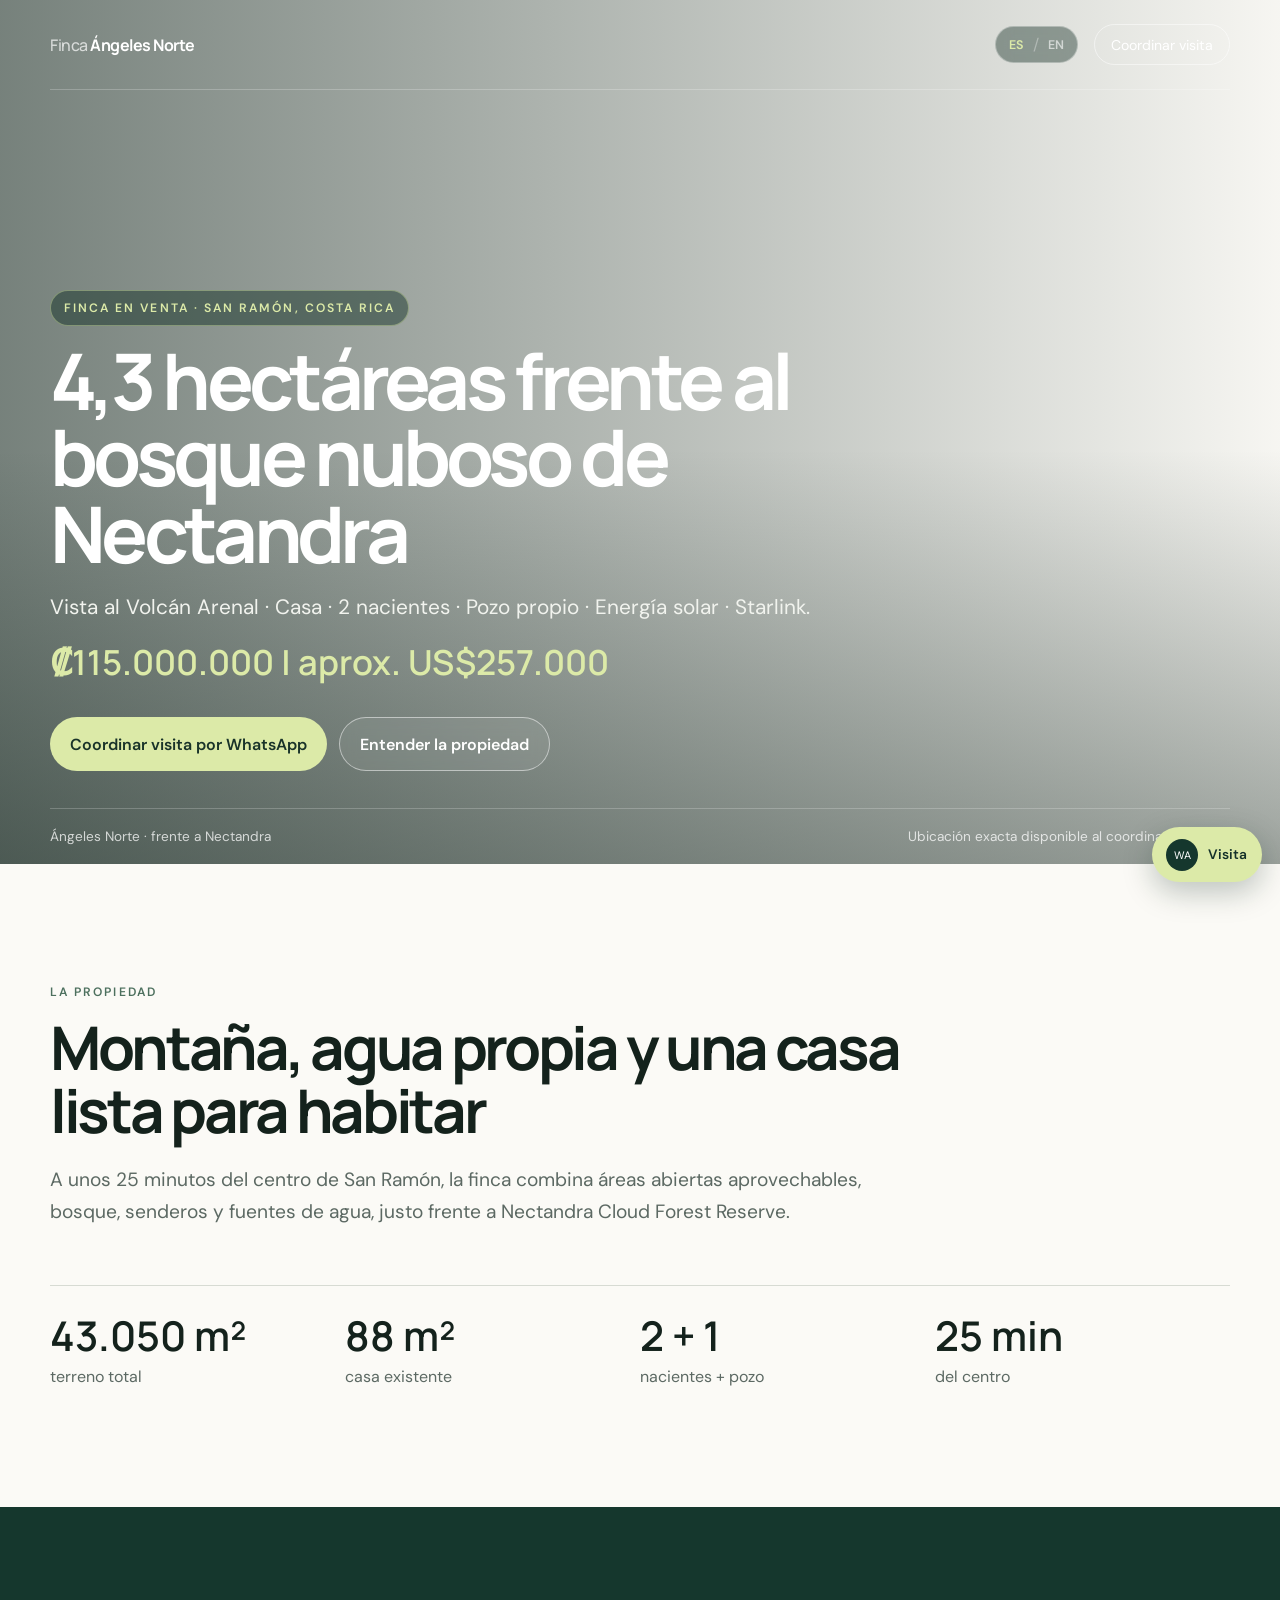
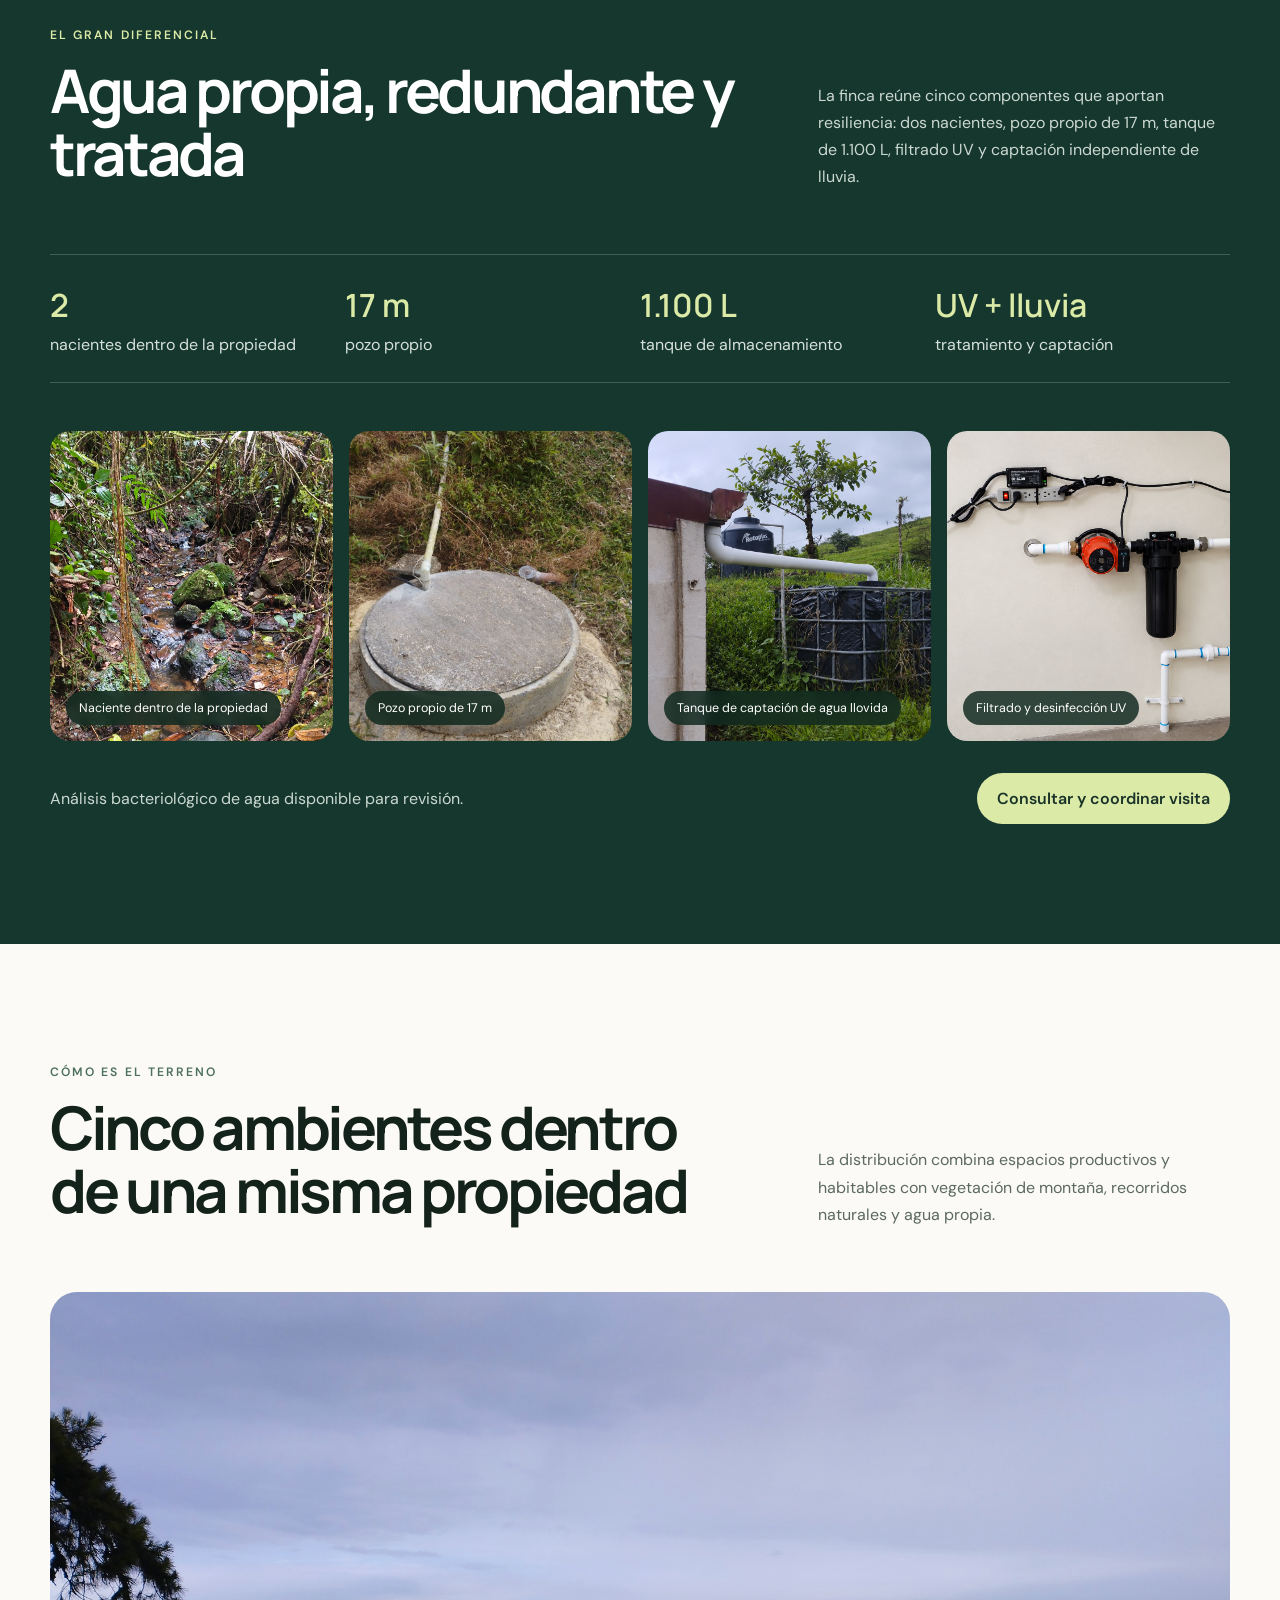
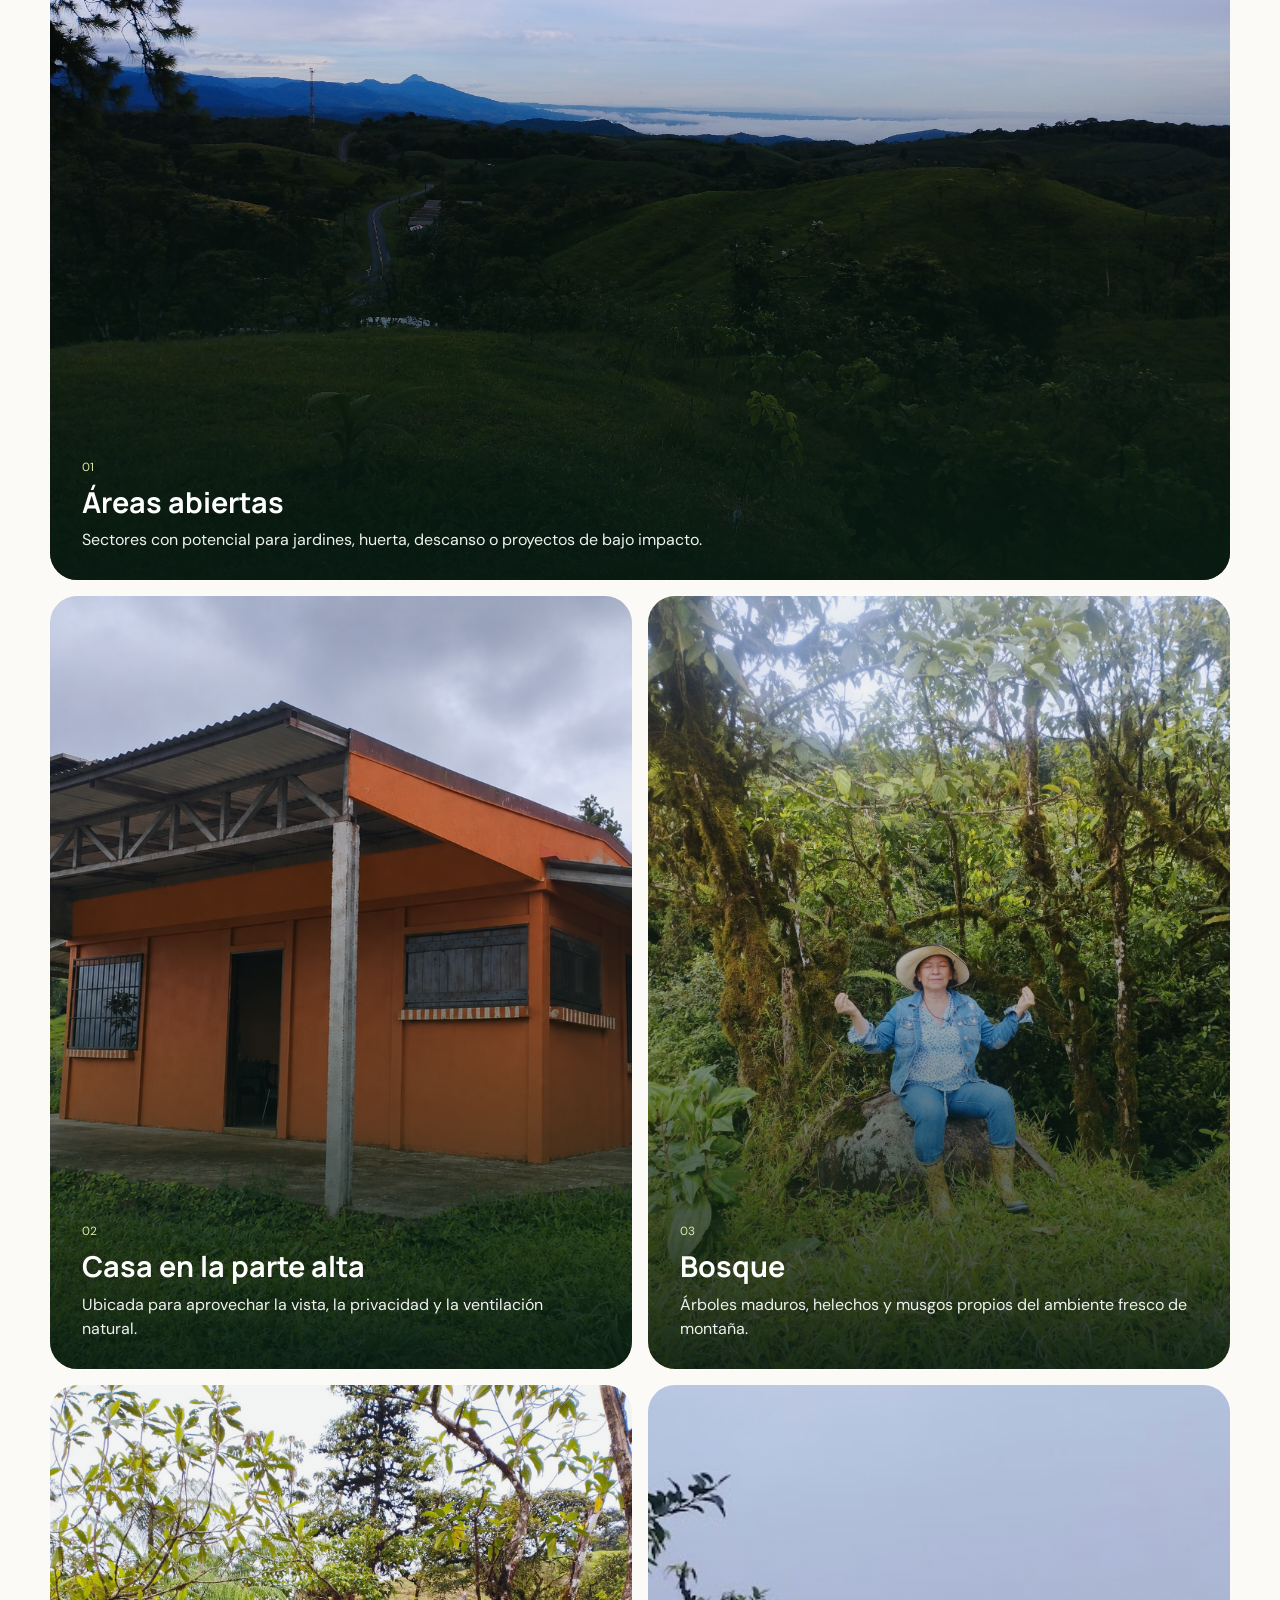
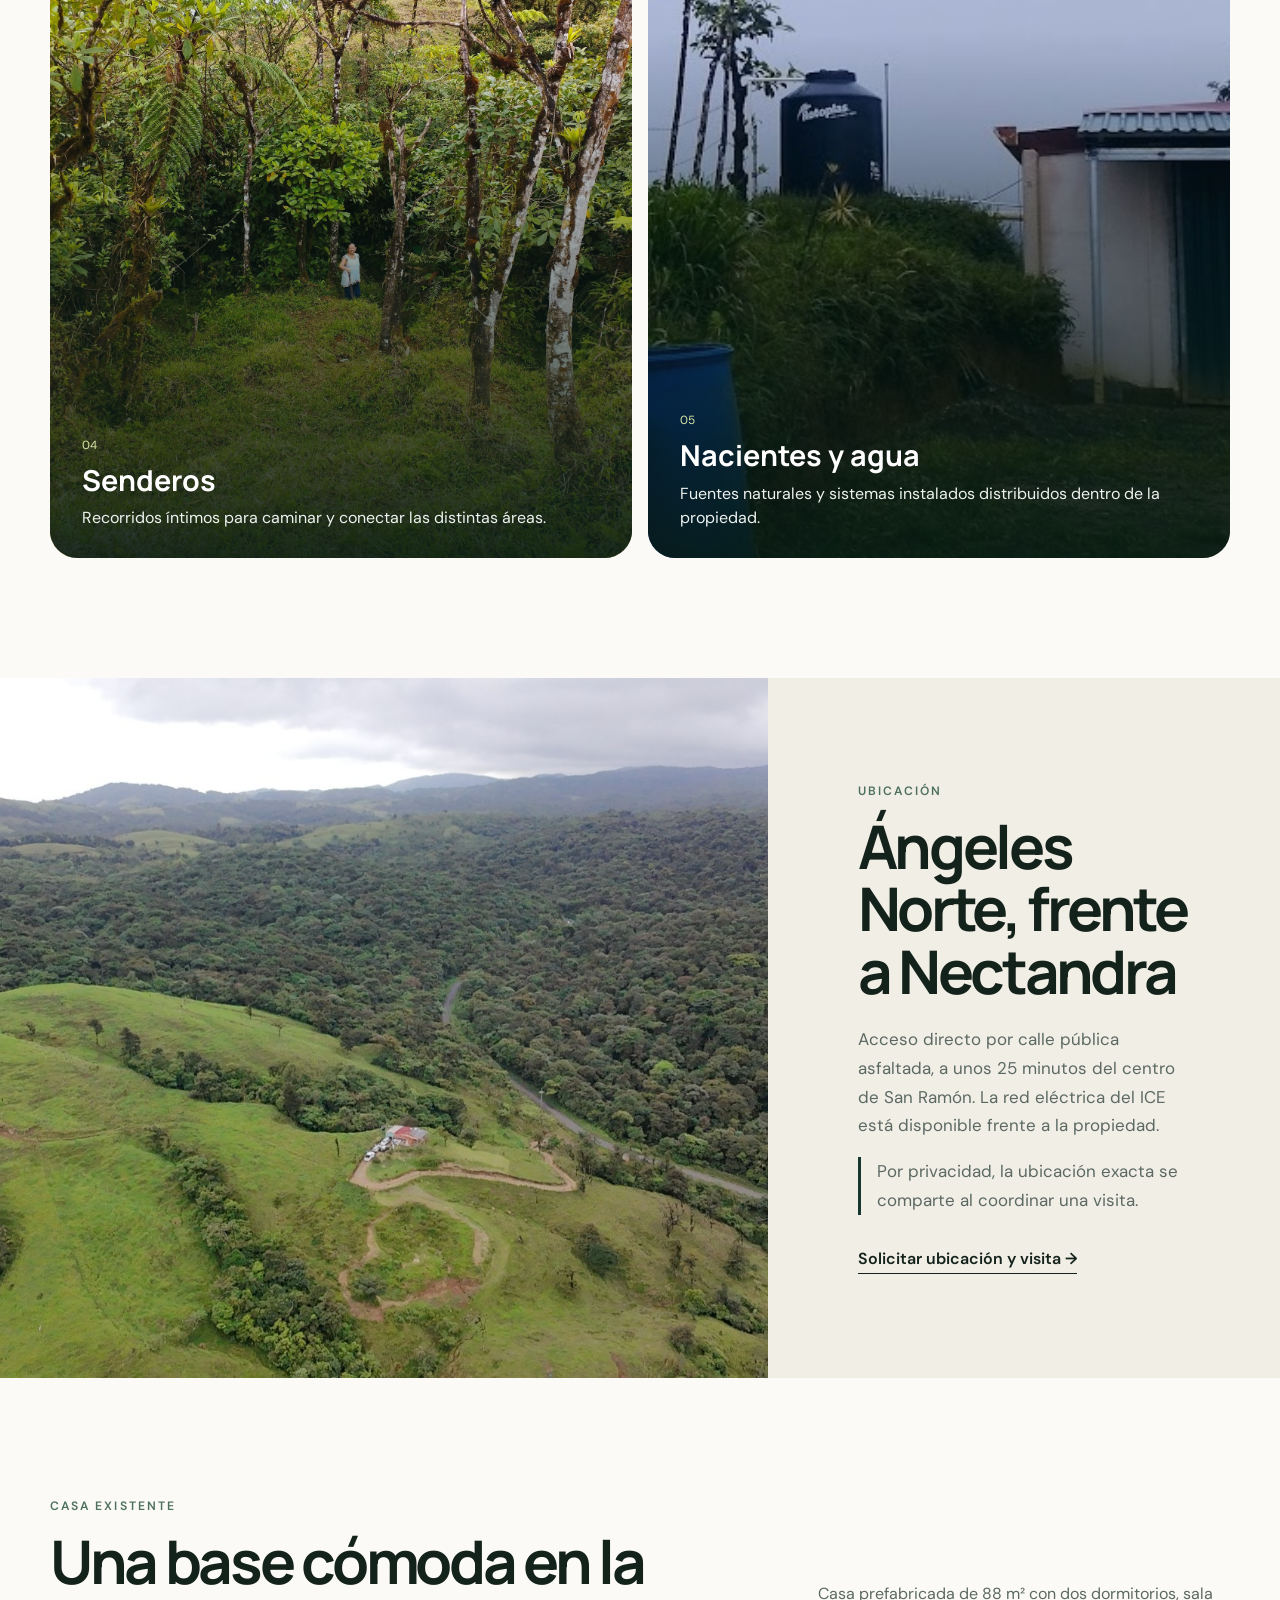
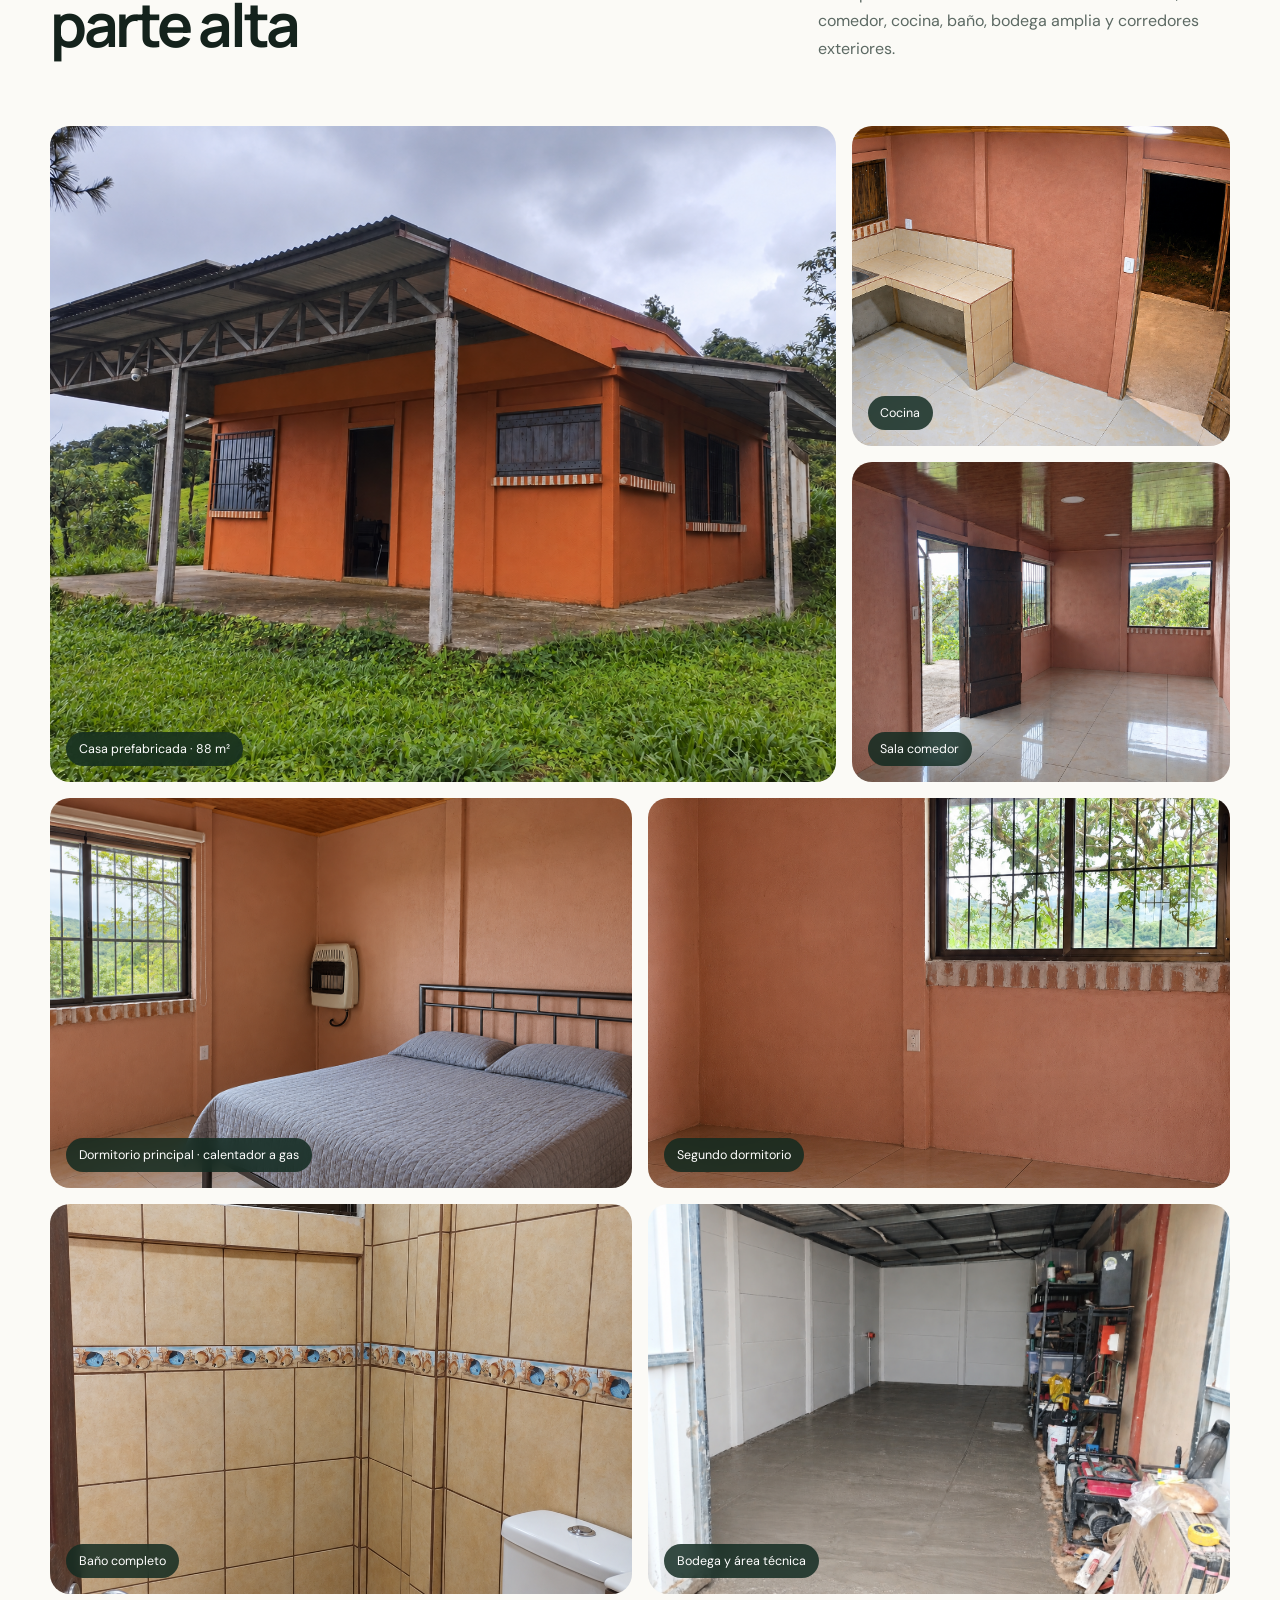
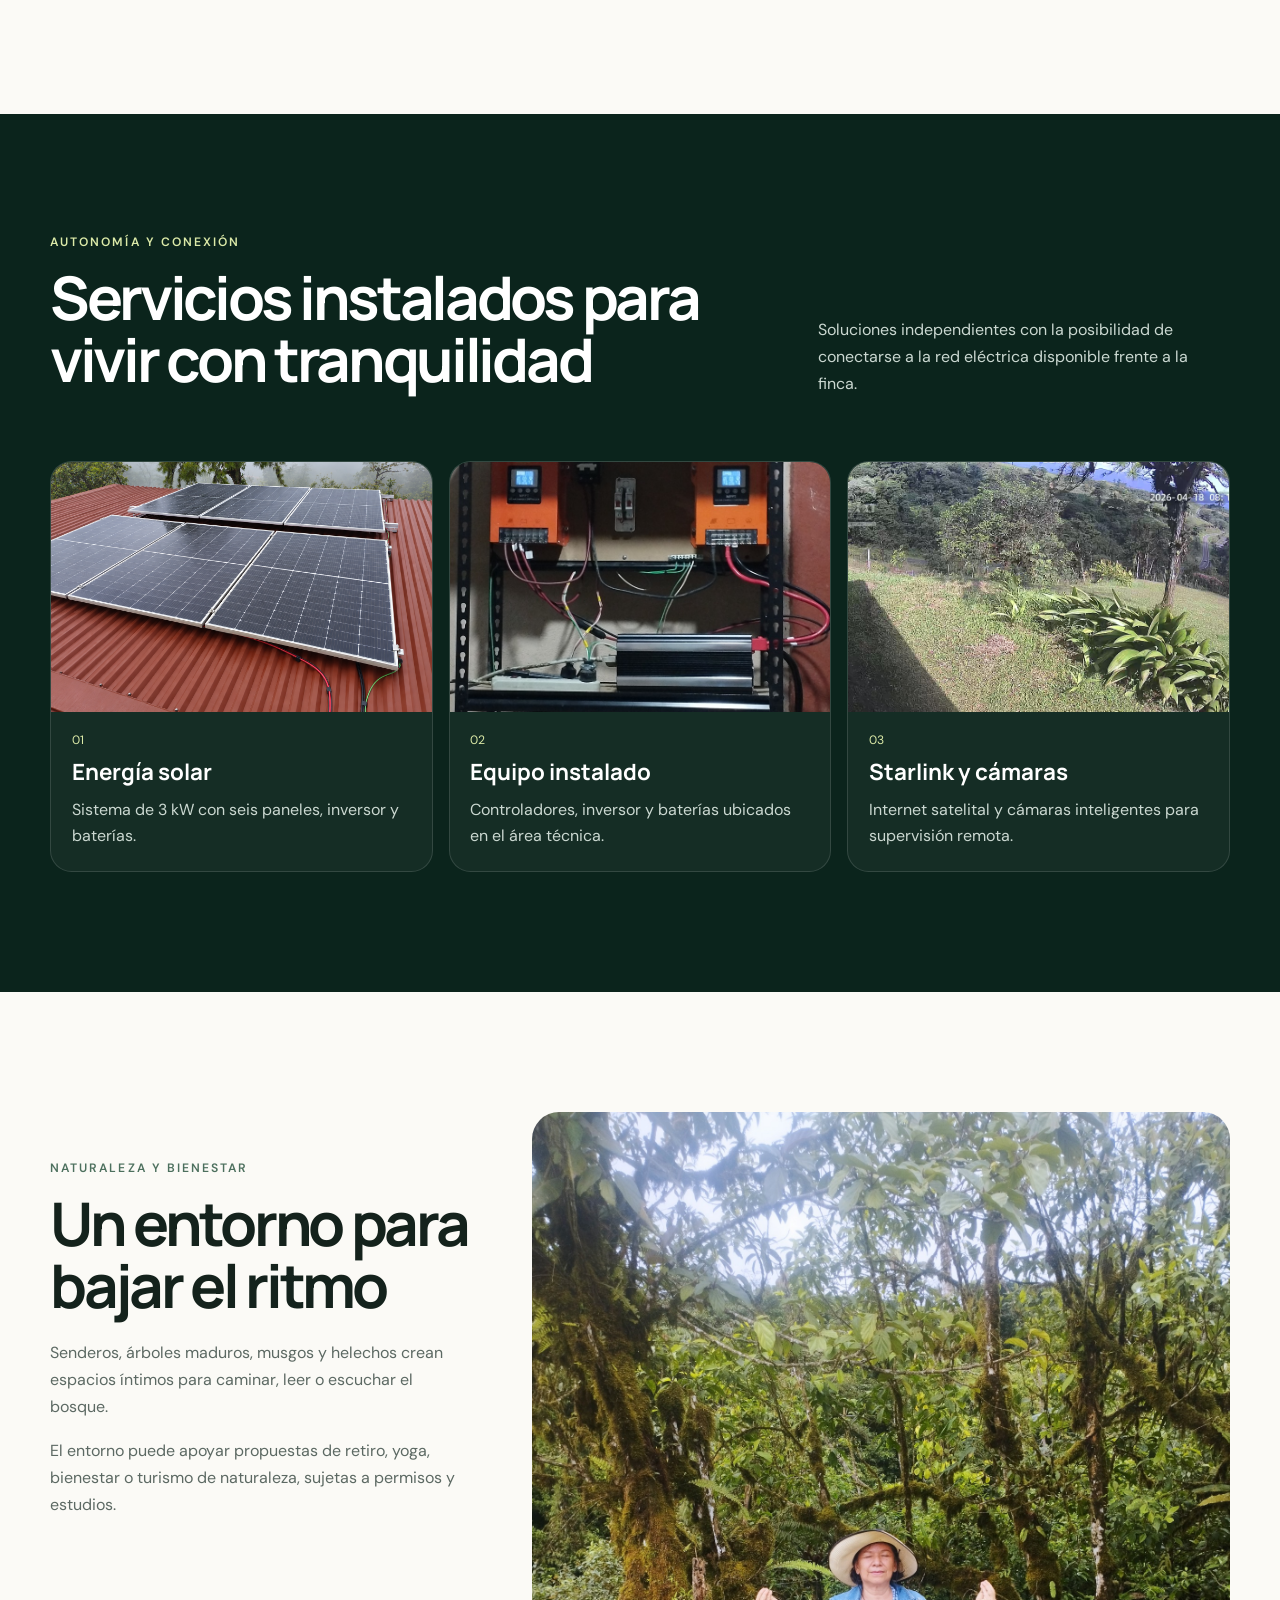
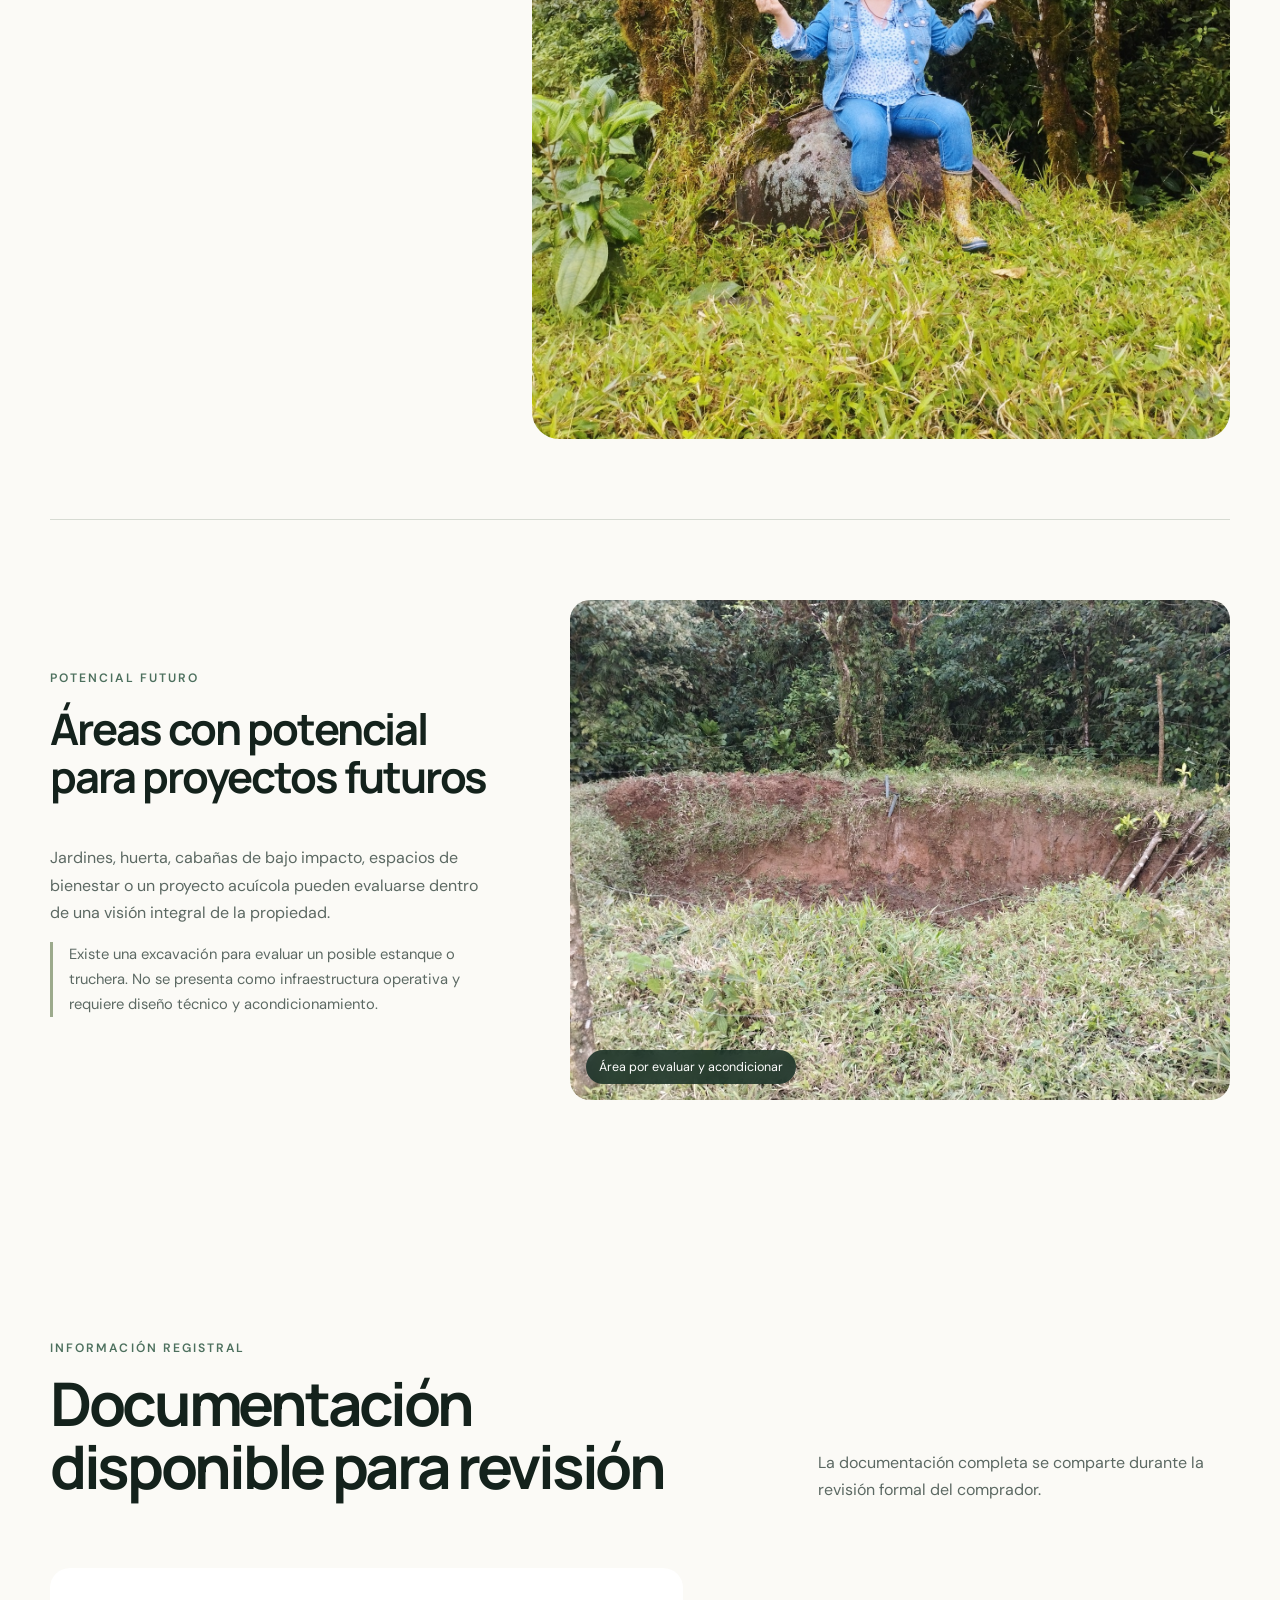
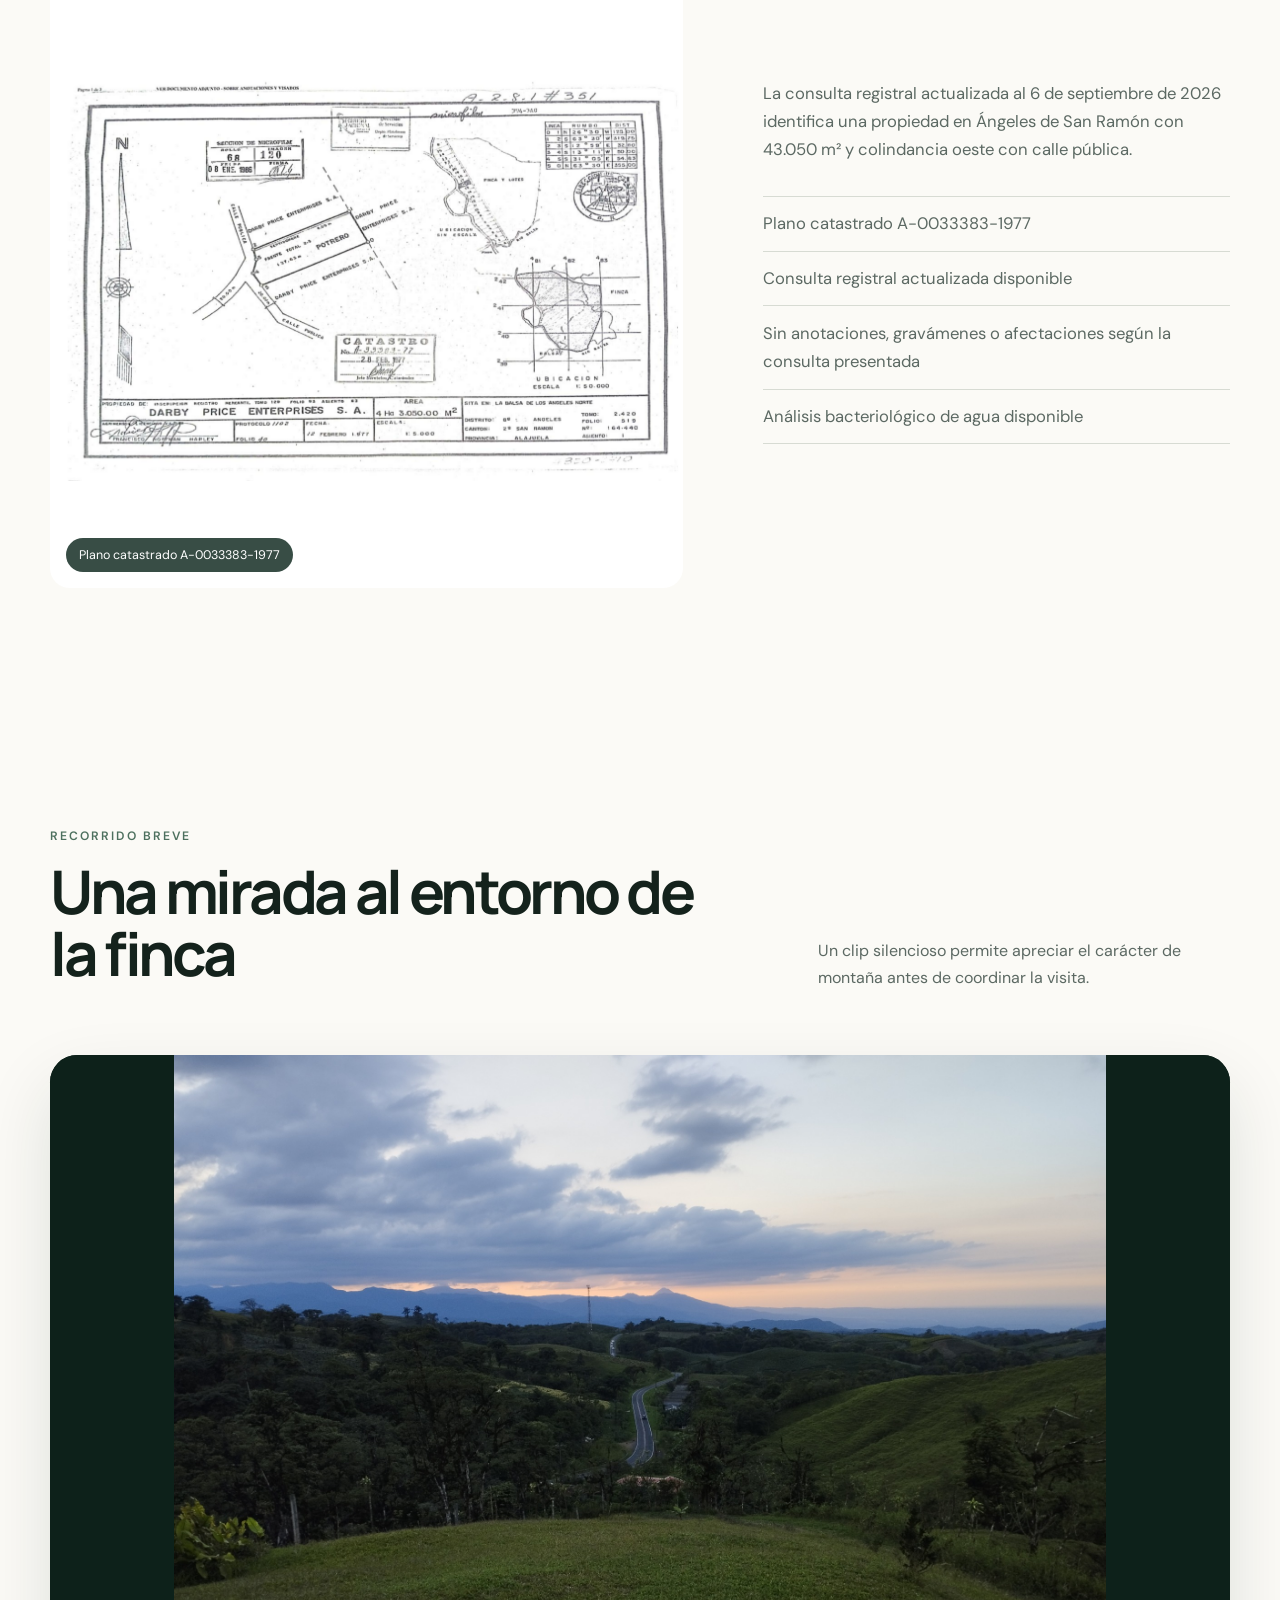
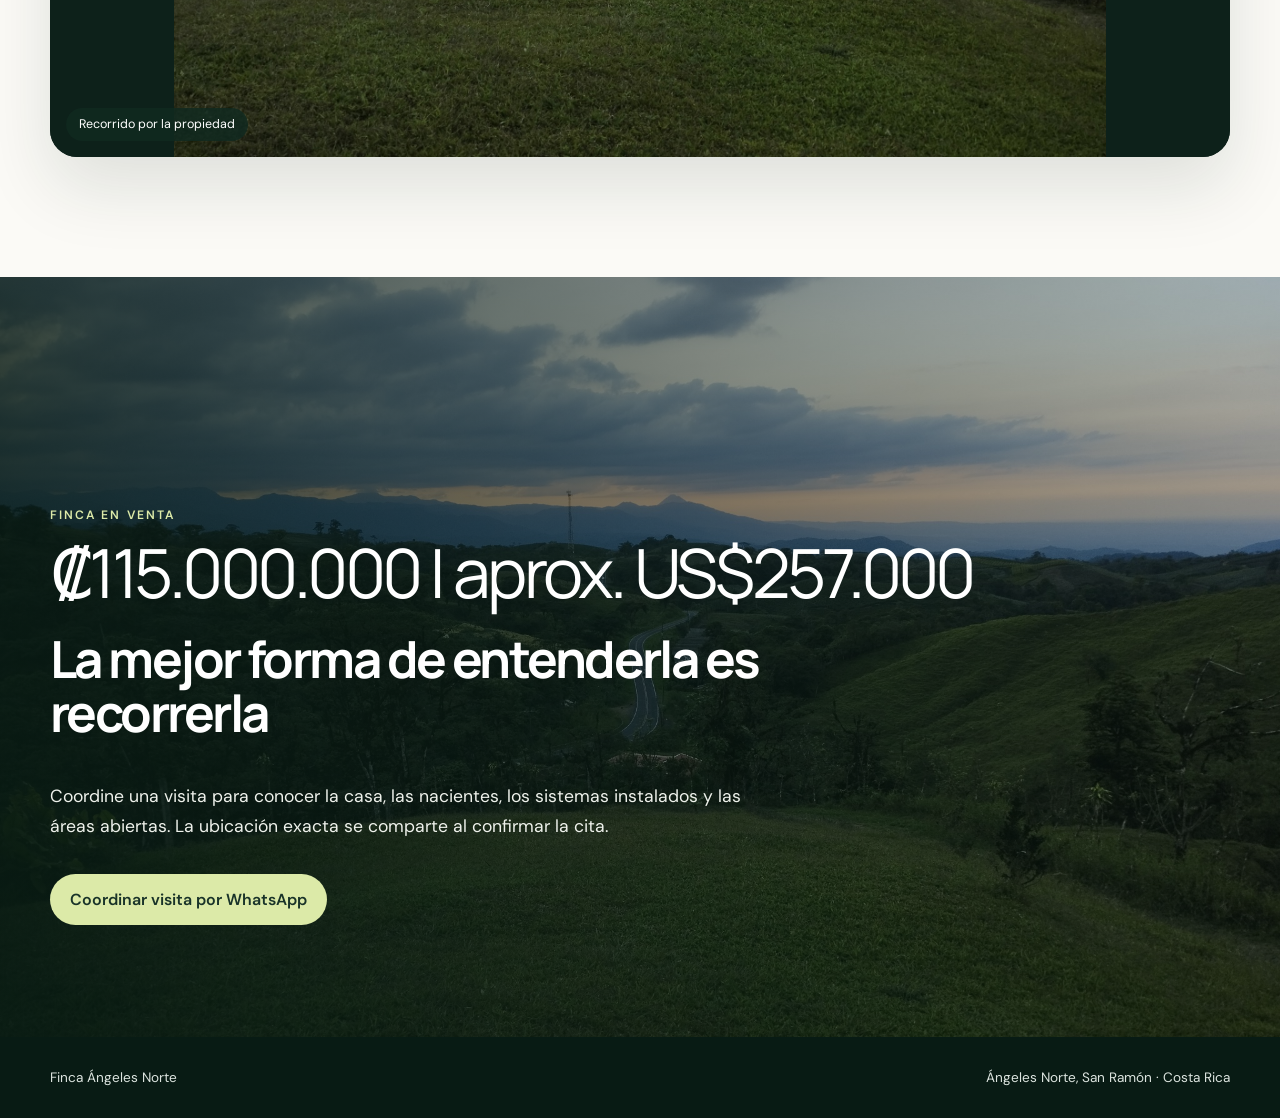
==== commit 0fa91490: "Use enhanced panorama for homepage hero" ====
--- a/index.html
+++ b/index.html
@@ -7,7 +7,7 @@
 <link rel="alternate" hreflang="es" href="https://federicopintocastro-dot.github.io/finca-angeles-norte-san-ramon/?lang=es"><link rel="alternate" hreflang="en" href="https://federicopintocastro-dot.github.io/finca-angeles-norte-san-ramon/?lang=en"><link rel="alternate" hreflang="x-default" href="https://federicopintocastro-dot.github.io/finca-angeles-norte-san-ramon/">
 <meta property="og:type" content="website"><meta property="og:site_name" content="Finca Ángeles Norte"><meta property="og:locale" content="es_CR"><meta property="og:locale:alternate" content="en_US"><meta property="og:title" content="Finca en venta · San Ramón, Costa Rica | ₡115.000.000 · aprox. US$257.000"><meta property="og:description" content="4,3 hectáreas frente al bosque nuboso de Nectandra, con vista al Volcán Arenal, casa, 2 nacientes, pozo propio, energía solar y Starlink."><meta property="og:url" content="https://federicopintocastro-dot.github.io/finca-angeles-norte-san-ramon/"><meta property="og:image" content="https://federicopintocastro-dot.github.io/finca-angeles-norte-san-ramon/og-v2.png"><meta property="og:image:width" content="1734"><meta property="og:image:height" content="907"><meta property="og:image:alt" content="Vista panorámica de la finca en San Ramón, Costa Rica">
 <meta name="twitter:card" content="summary_large_image"><meta name="twitter:title" content="Finca en venta · San Ramón, Costa Rica"><meta name="twitter:description" content="₡115.000.000 · aprox. US$257.000 · 4,3 ha frente a Nectandra"><meta name="twitter:image" content="https://federicopintocastro-dot.github.io/finca-angeles-norte-san-ramon/og-v2.png">
-<link rel="preconnect" href="https://fonts.googleapis.com"><link rel="preconnect" href="https://fonts.gstatic.com" crossorigin><link href="https://fonts.googleapis.com/css2?family=DM+Sans:wght@400;500;600&family=Manrope:wght@500;600;700&display=swap" rel="stylesheet"><link rel="stylesheet" href="styles.css">
+<link rel="preconnect" href="https://fonts.googleapis.com"><link rel="preconnect" href="https://fonts.gstatic.com" crossorigin><link href="https://fonts.googleapis.com/css2?family=DM+Sans:wght@400;500;600&family=Manrope:wght@500;600;700&display=swap" rel="stylesheet"><link rel="stylesheet" href="styles.css?v=20260918-3">
 </head><body data-lang="es">
 <header class="hero" id="inicio"><nav class="nav shell" aria-label="Navegación principal" data-aria-es="Navegación principal" data-aria-en="Main navigation"><a class="brand" href="#inicio"><span>Finca</span> Ángeles Norte</a><div class="nav-tools"><div class="language-switch" role="group" aria-label="Idioma" data-aria-es="Idioma" data-aria-en="Language"><button type="button" data-lang-button="es" aria-pressed="true">ES</button><span>/</span><button type="button" data-lang-button="en" aria-pressed="false">EN</button></div><a class="nav-cta whatsapp-link" target="_blank" rel="noopener" data-es="Coordinar visita" data-en="Schedule a visit">Coordinar visita</a></div></nav>
 <div class="hero-content shell reveal"><p class="eyebrow sale-label" data-es="Finca en venta · San Ramón, Costa Rica" data-en="Property for sale · San Ramón, Costa Rica">Finca en venta · San Ramón, Costa Rica</p><h1 data-es="4,3 hectáreas frente al bosque nuboso de Nectandra" data-en="10.6-Acre Cloud-Forest Estate in Costa Rica">4,3 hectáreas frente al bosque nuboso de Nectandra</h1><p class="hero-copy" data-es="Vista al Volcán Arenal · Casa · 2 nacientes · Pozo propio · Energía solar · Starlink." data-en="Across from Nectandra Cloud Forest Reserve, with Arenal Volcano views, an existing home, private well and two natural springs.">Vista al Volcán Arenal · Casa · 2 nacientes · Pozo propio · Energía solar · Starlink.</p><p class="hero-price" data-es="₡115.000.000 | aprox. US$257.000" data-en="US$257,000 | 10.6 acres | approx. 947 sq ft home">₡115.000.000 | aprox. US$257.000</p><div class="hero-actions"><a class="button button-primary whatsapp-link" target="_blank" rel="noopener" data-es="Coordinar visita por WhatsApp" data-en="Schedule a visit on WhatsApp">Coordinar visita por WhatsApp</a><a class="button button-glass" href="#terreno" data-es="Entender la propiedad" data-en="Explore the property">Entender la propiedad</a></div></div>
@@ -30,4 +30,3 @@
 <section class="video-tour shell" id="video"><div class="section-heading reveal"><div><p class="eyebrow dark" data-es="Recorrido breve" data-en="Short video">Recorrido breve</p><h2 data-es="Una mirada al entorno de la finca" data-en="A glimpse of the estate's setting">Una mirada al entorno de la finca</h2></div><p data-es="Un clip silencioso permite apreciar el carácter de montaña antes de coordinar la visita." data-en="A short silent clip offers a feel for the mountain setting before arranging a visit.">Un clip silencioso permite apreciar el carácter de montaña antes de coordinar la visita.</p></div><div class="video-frame gif-style"><video data-half-loop autoplay muted playsinline preload="metadata" poster="images/image1.jpg" aria-hidden="true"><source src="finca-san-ramon-recorrido.mp4" type="video/mp4"></video><span data-es="Recorrido por la propiedad" data-en="Property tour">Recorrido por la propiedad</span></div></section>
 <section class="visit" id="visita"><img src="images/image1.jpg" loading="lazy" data-alt-es="Atardecer desde la finca" data-alt-en="Sunset panorama from the estate"><div class="visit-overlay"></div><div class="visit-content shell reveal"><p class="eyebrow" data-es="Finca en venta" data-en="Property for sale">Finca en venta</p><p class="price" data-es="₡115.000.000 | aprox. US$257.000" data-en="US$257,000">₡115.000.000 | aprox. US$257.000</p><h2 data-es="La mejor forma de entenderla es recorrerla" data-en="The best way to understand it is to walk the land">La mejor forma de entenderla es recorrerla</h2><p data-es="Coordine una visita para conocer la casa, las nacientes, los sistemas instalados y las áreas abiertas. La ubicación exacta se comparte al confirmar la cita." data-en="Schedule a visit to see the home, springs, installed systems and open land. The exact location is shared once the appointment is confirmed.">Coordine una visita para conocer la casa, las nacientes, los sistemas instalados y las áreas abiertas. La ubicación exacta se comparte al confirmar la cita.</p><a class="button button-primary whatsapp-link" target="_blank" rel="noopener" data-es="Coordinar visita por WhatsApp" data-en="Schedule a visit on WhatsApp">Coordinar visita por WhatsApp</a></div></section>
 </main><a class="floating-whatsapp whatsapp-link" target="_blank" rel="noopener" data-aria-es="Coordinar visita por WhatsApp" data-aria-en="Schedule a visit on WhatsApp"><span aria-hidden="true">WA</span><b data-es="Visita" data-en="Visit">Visita</b></a><footer><div class="shell"><p>Finca Ángeles Norte</p><p>Ángeles Norte, San Ramón · Costa Rica</p></div></footer><script src="script.js"></script></body></html>
-
--- a/styles.css
+++ b/styles.css
@@ -9,4 +9,5 @@
 .video-frame{background:#0d211a;border-radius:var(--radius);overflow:hidden;box-shadow:0 30px 70px #102a201f;position:relative}.video-frame video{display:block;width:100%;max-height:78svh;background:#0d211a}.video-frame span{position:absolute;left:1rem;bottom:1rem;color:#fff;background:#102a20d4;border-radius:999px;padding:.55rem .8rem;font-size:.78rem}.visit{min-height:760px;position:relative;color:#fff;display:flex;align-items:end}.visit>img,.visit-overlay{position:absolute;inset:0}.visit-overlay{background:linear-gradient(70deg,rgba(8,27,19,.93),rgba(8,27,19,.2))}.visit-content{position:relative;z-index:1;padding:7rem 0}.price{font-size:clamp(2.4rem,5.3vw,5rem);line-height:1;letter-spacing:-.055em;margin-bottom:1.6rem;max-width:1050px}.visit h2{font-size:clamp(2rem,4vw,4rem);max-width:760px;line-height:1.05;letter-spacing:-.05em}.visit-content>p:not(.eyebrow,.price){font-size:1.1rem;line-height:1.7;max-width:720px;color:#eef1eb;margin-bottom:2rem}.floating-whatsapp{position:fixed;right:1.15rem;bottom:1.15rem;z-index:20;display:flex;align-items:center;gap:.55rem;padding:.72rem .92rem;border-radius:999px;background:#dceaa8;color:#143129;text-decoration:none;box-shadow:0 10px 30px #0c251c42;font-size:.86rem}.floating-whatsapp span{display:grid;place-items:center;width:2rem;height:2rem;border-radius:50%;background:var(--forest);color:#fff;font-size:.68rem}.floating-whatsapp b{font-weight:600}footer{background:#081b14;color:#dce4df;padding:2rem 0}footer .shell{display:flex;justify-content:space-between}footer p{margin:0;font-size:.85rem}.reveal{opacity:0;transform:translateY(22px);transition:opacity .7s ease,transform .7s ease}.reveal.visible{opacity:1;transform:none}
 @media(max-width:760px){:root{--shell:min(100% - 28px,1180px)}.nav{height:76px}.nav-tools{gap:.55rem}.nav-cta{display:none}.language-switch{padding:.38rem .55rem}.hero{min-height:94svh}.hero-content{padding:4rem 0 2rem}.hero h1{font-size:clamp(2.65rem,12.5vw,4.2rem)}.hero-copy{font-size:1rem}.hero-price{font-size:1.35rem;line-height:1.25}.hero-actions{flex-direction:column;align-items:stretch}.hero-foot{display:block}.hero-foot p+p{margin-top:.35rem}.intro,.terrain,.home,.nature,.documents,.video-tour,.water-hero,.systems{padding:5rem 0}.stats,.water-numbers{grid-template-columns:1fr 1fr;gap:1rem}.water-heading,.section-heading{grid-template-columns:1fr;gap:.75rem}.water-grid{grid-template-columns:1fr 1fr}.water-grid figure{height:230px}.water-cta{display:block}.water-cta .button{margin-top:1rem;width:100%}.terrain-grid{grid-template-columns:1fr}.terrain-card.large{grid-column:auto}.terrain-card,.terrain-card.large{min-height:430px}.terrain-card>div{left:1.25rem;right:1.25rem}.feature{grid-template-columns:1fr}.feature-copy{padding:4rem 1.4rem}.feature-image{min-height:420px}.home-gallery{grid-template-columns:1fr;grid-template-rows:400px 260px 260px}.home-gallery .wide{grid-row:auto}.interior-grid{grid-template-columns:1fr}.interior-grid figure{height:330px}.system-list{grid-template-columns:1fr}.nature-grid{grid-template-columns:1fr;min-height:0}.nature-copy{padding:0 0 2rem}.nature-main{height:460px}.future-projects,.document-grid{grid-template-columns:1fr;gap:2.5rem;margin-top:3.5rem;padding-top:3.5rem}.future-projects figure{height:400px}.document-grid figure{height:430px}.visit{min-height:720px}.visit-content{padding:5rem 0}.price{font-size:2.45rem}.floating-whatsapp{right:.8rem;bottom:.8rem}.floating-whatsapp b{display:none}footer .shell{display:block}footer p+p{margin-top:.35rem}}
 @media(prefers-reduced-motion:reduce){html{scroll-behavior:auto}.reveal{opacity:1;transform:none;transition:none}}
-
+.hero{background-image:linear-gradient(90deg,rgba(6,27,20,.54),rgba(6,27,20,.02)),url("images/hero-enhanced.png")}
+.hero:after{background:linear-gradient(0deg,rgba(7,25,18,.38),transparent 48%)}
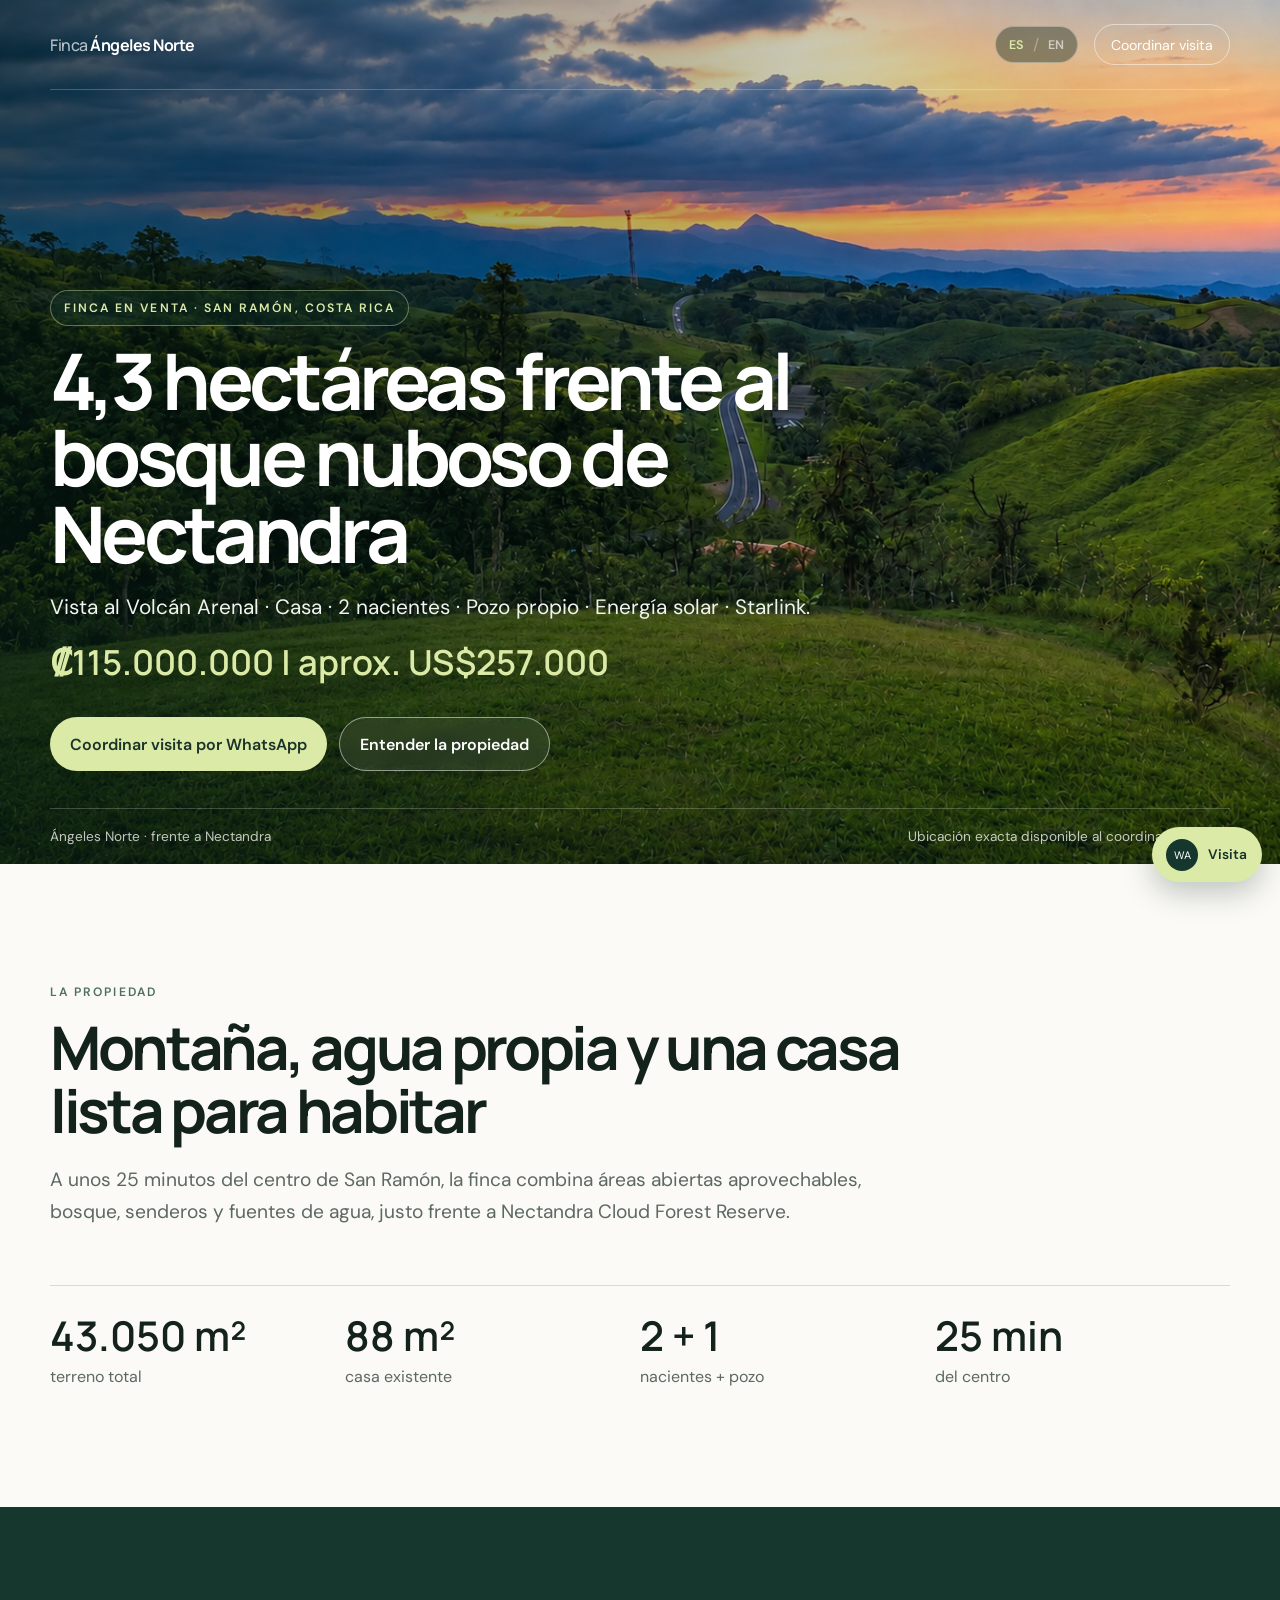
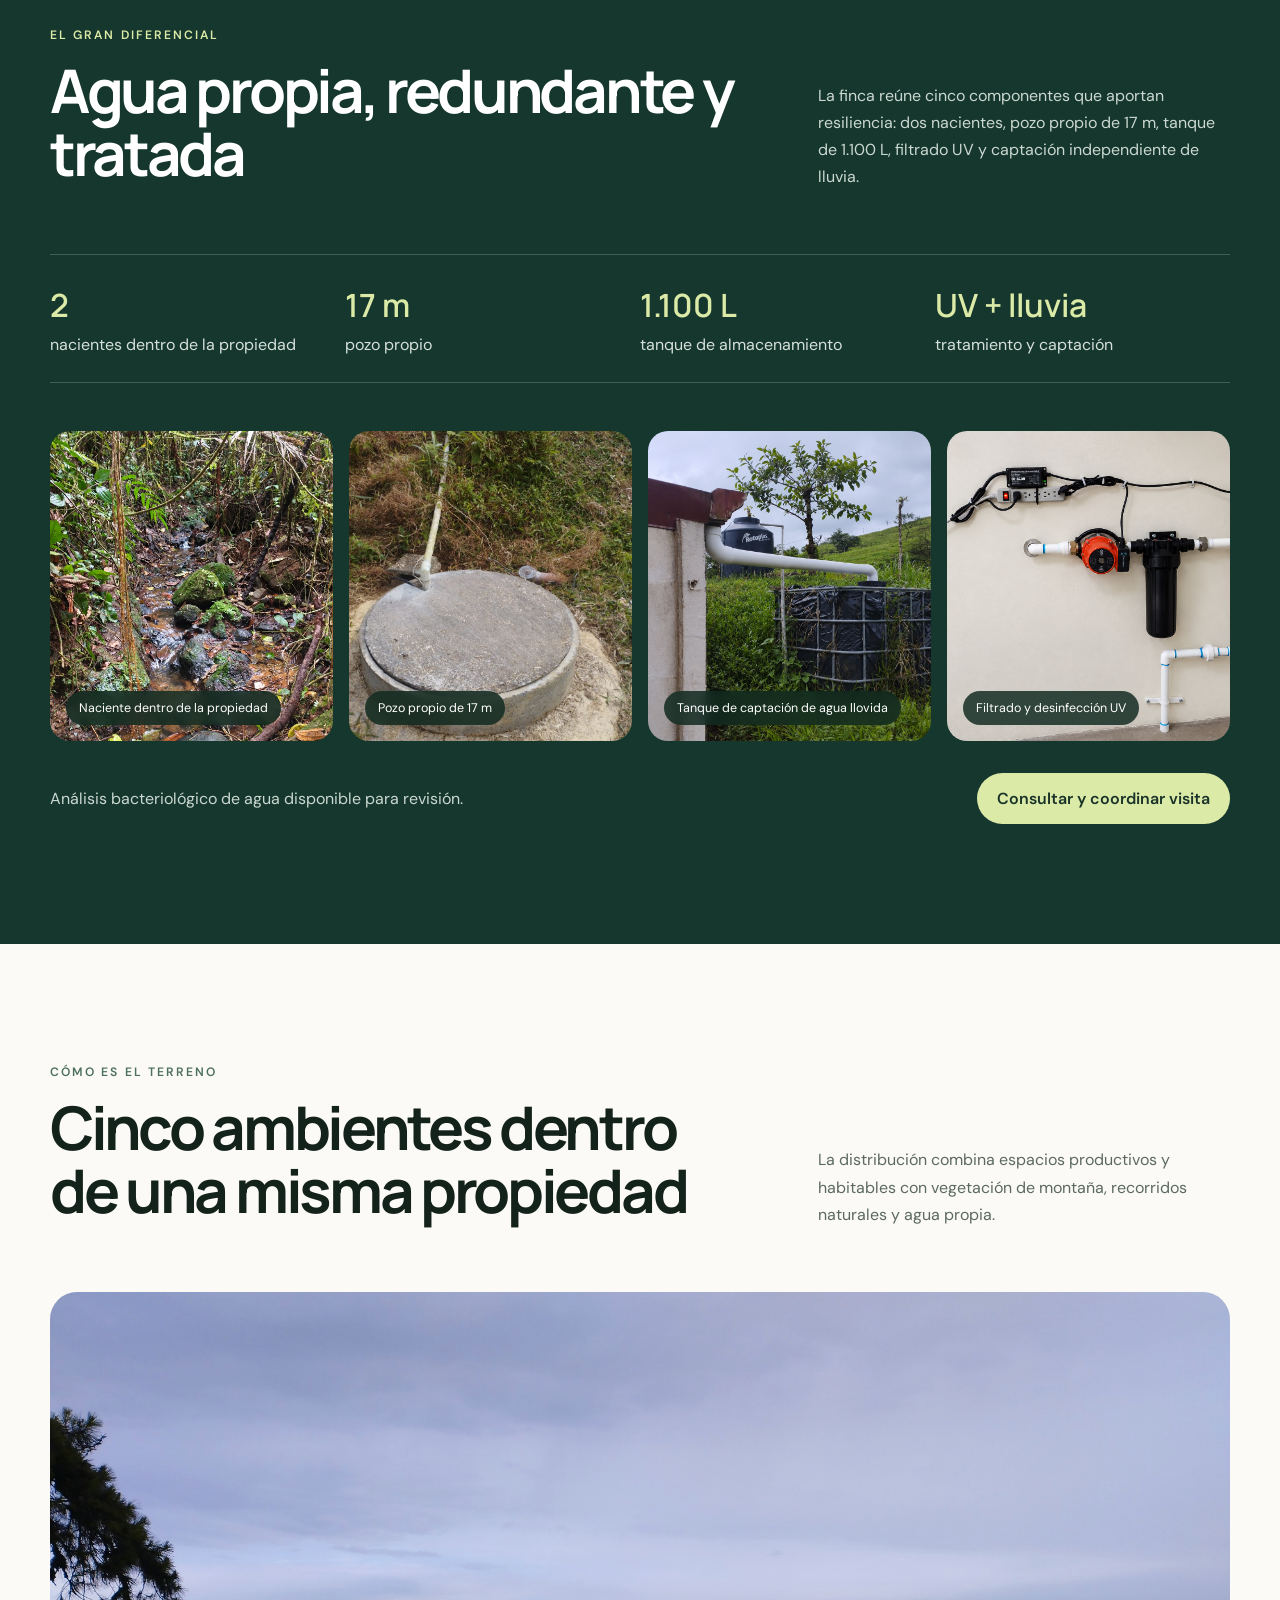
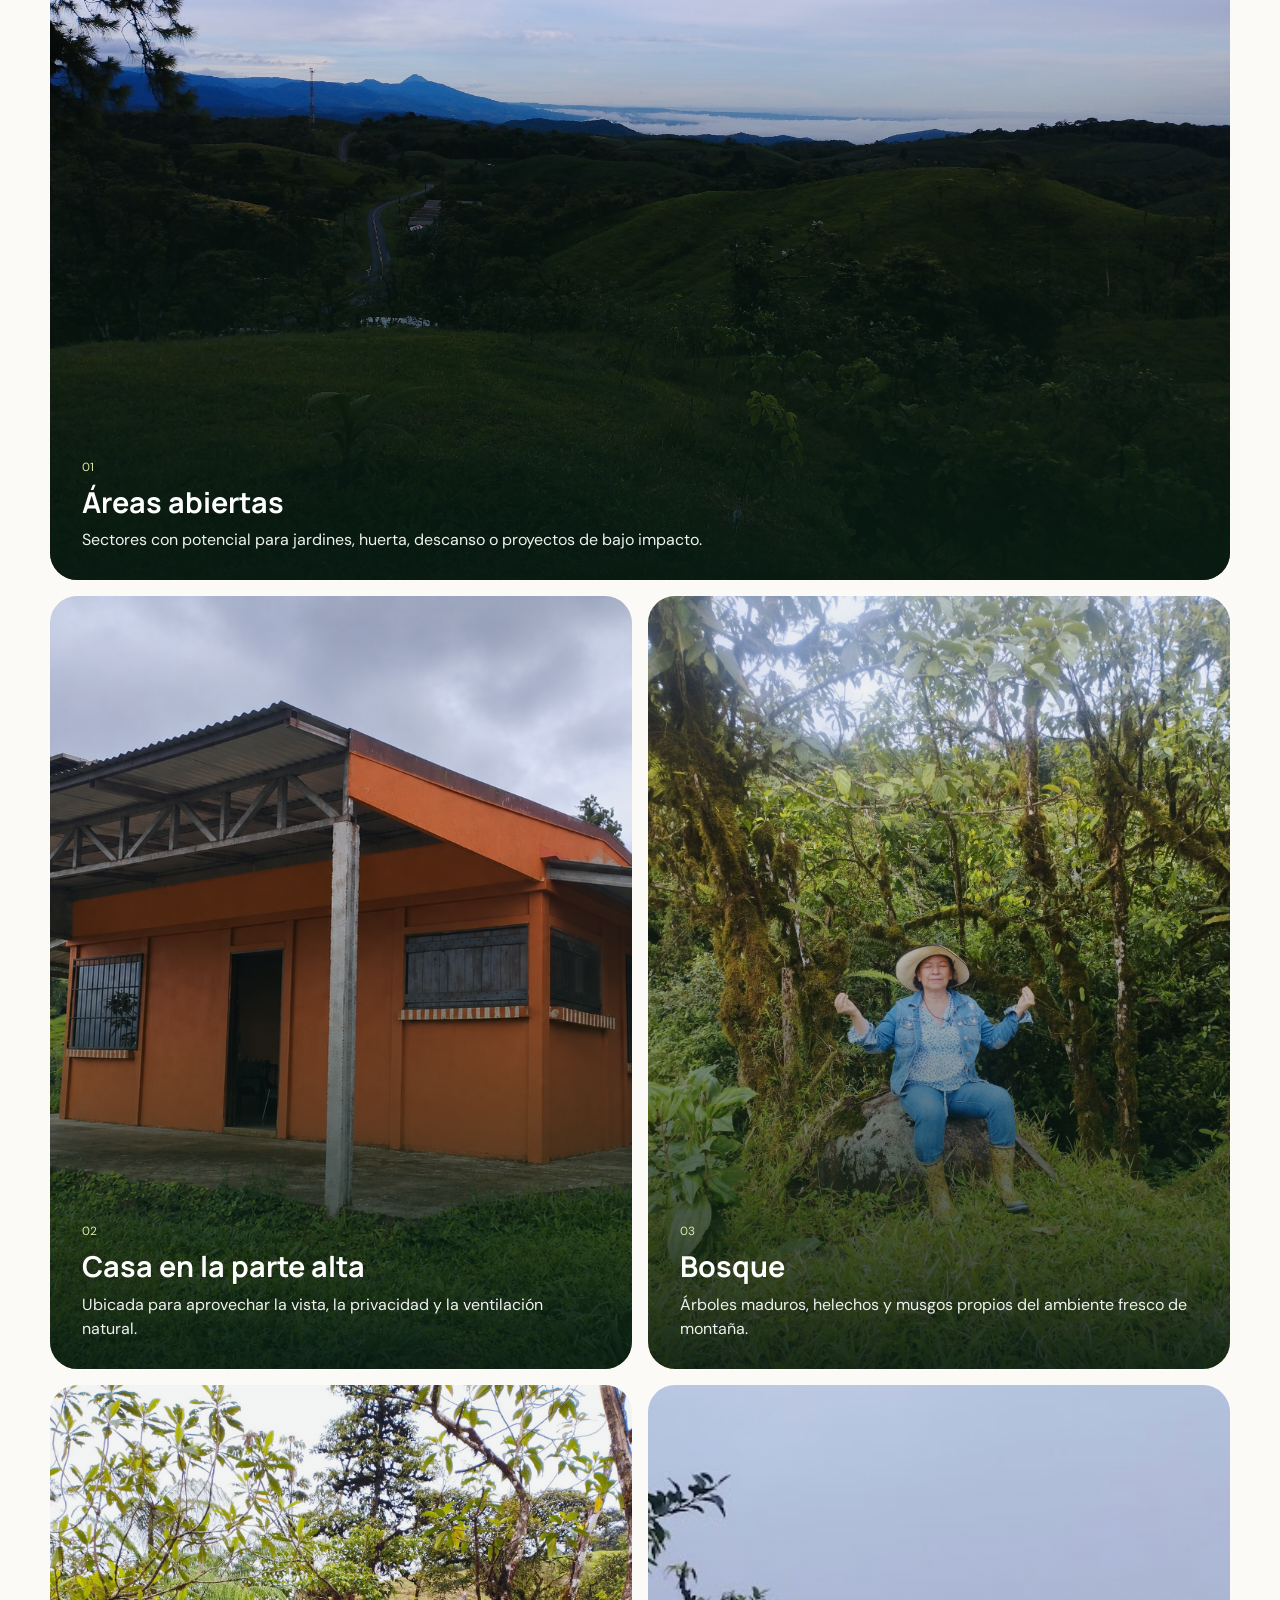
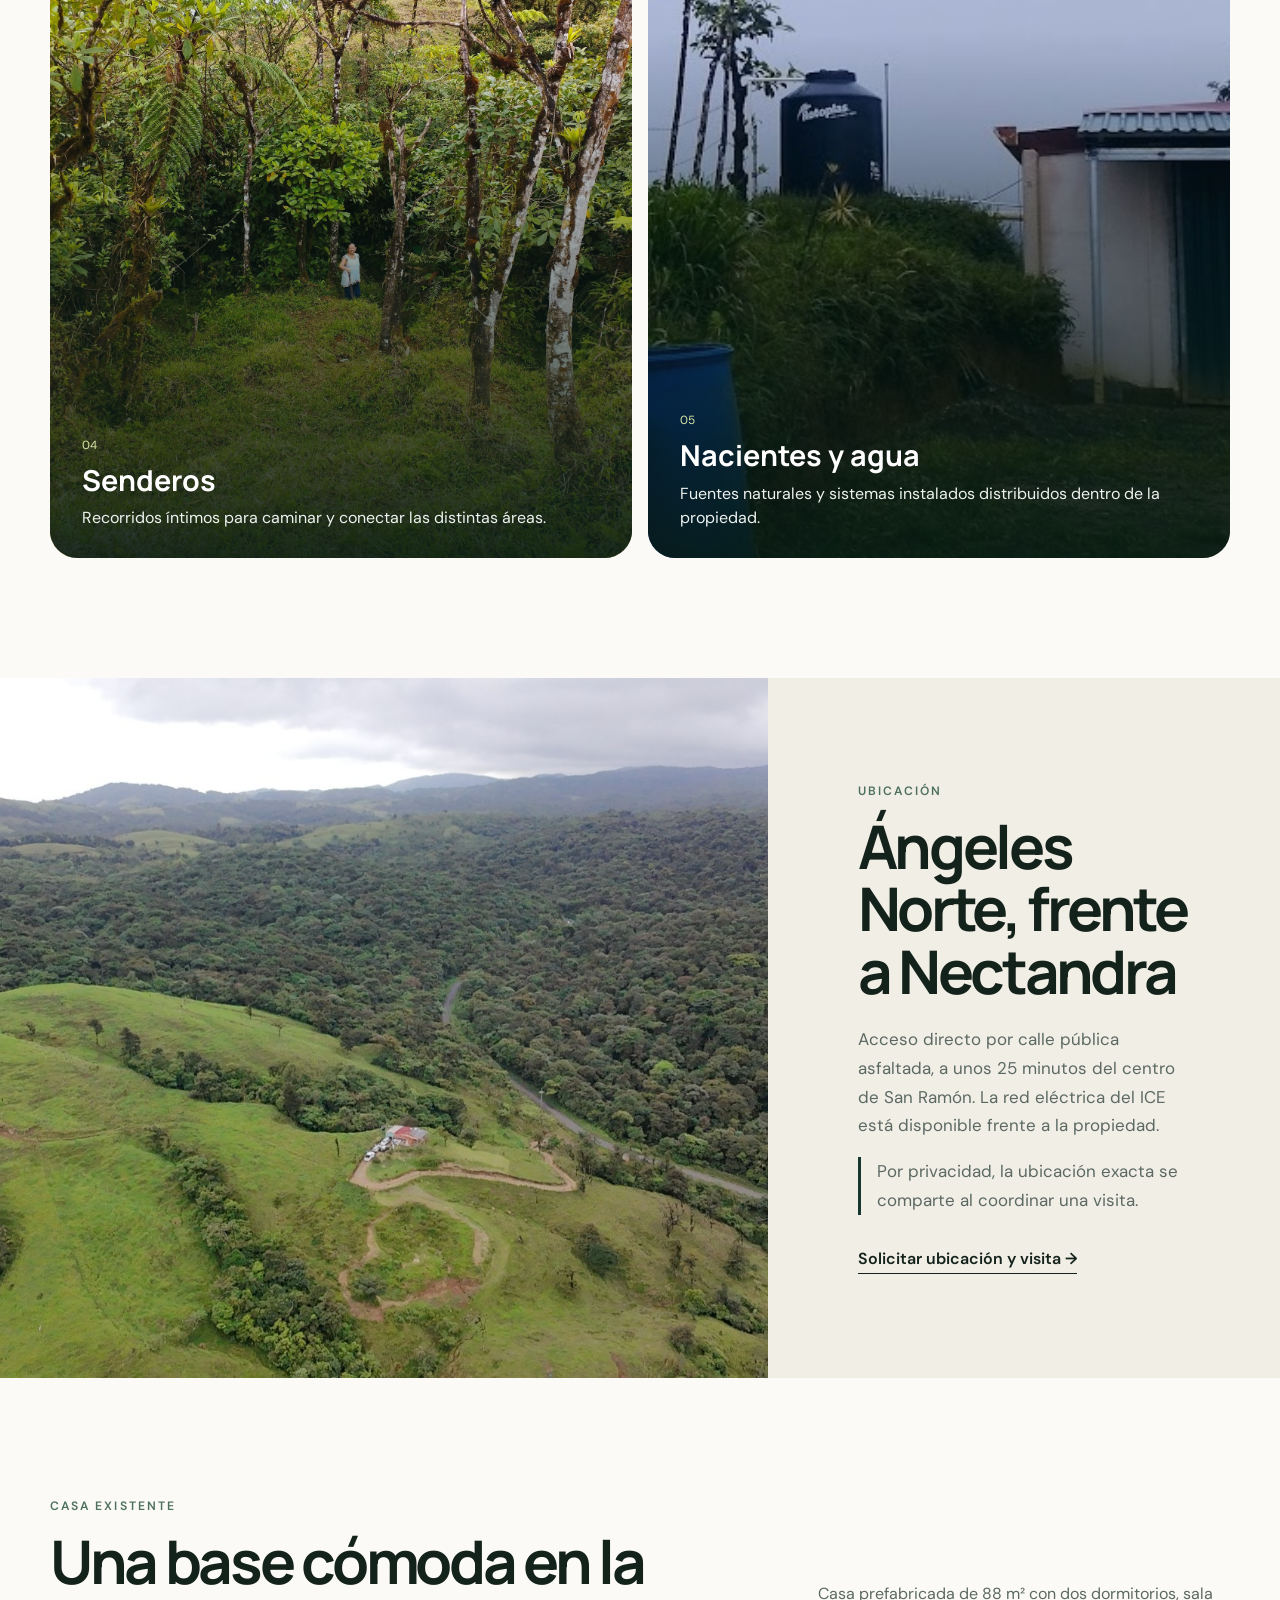
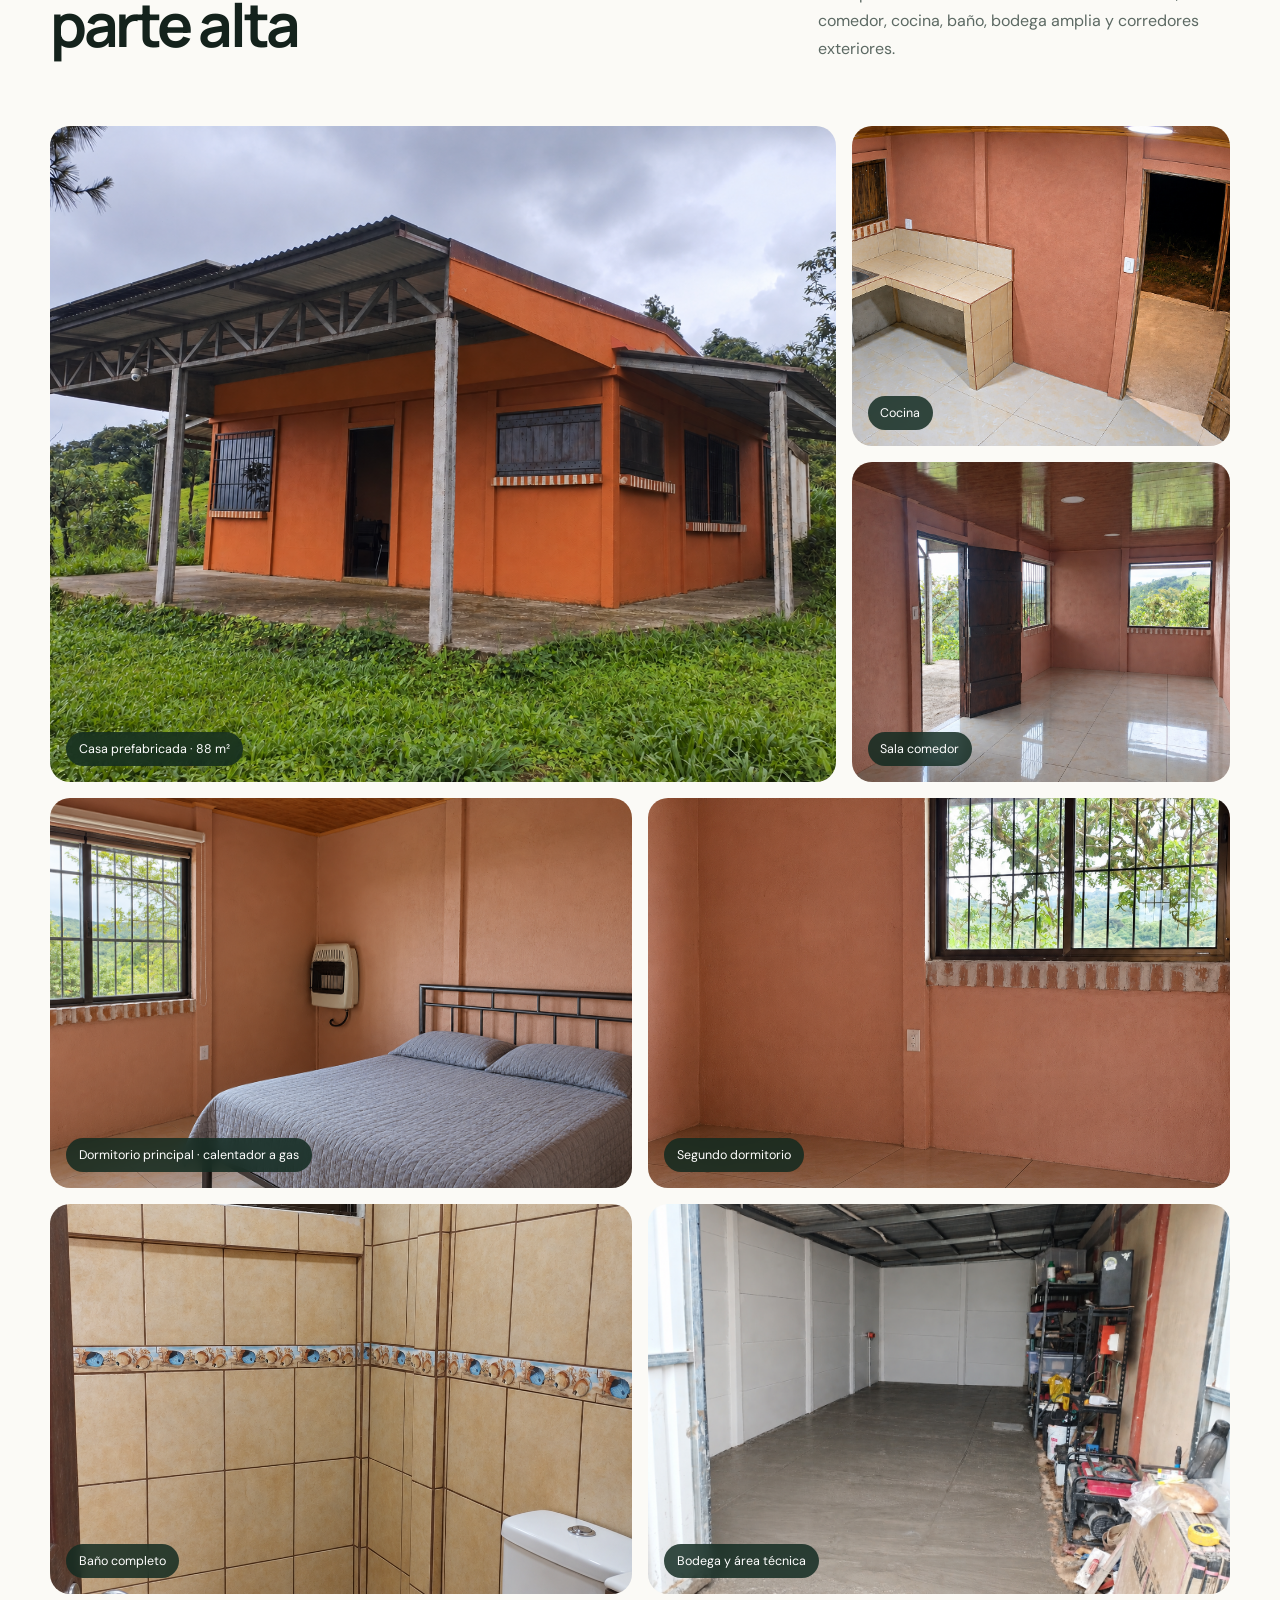
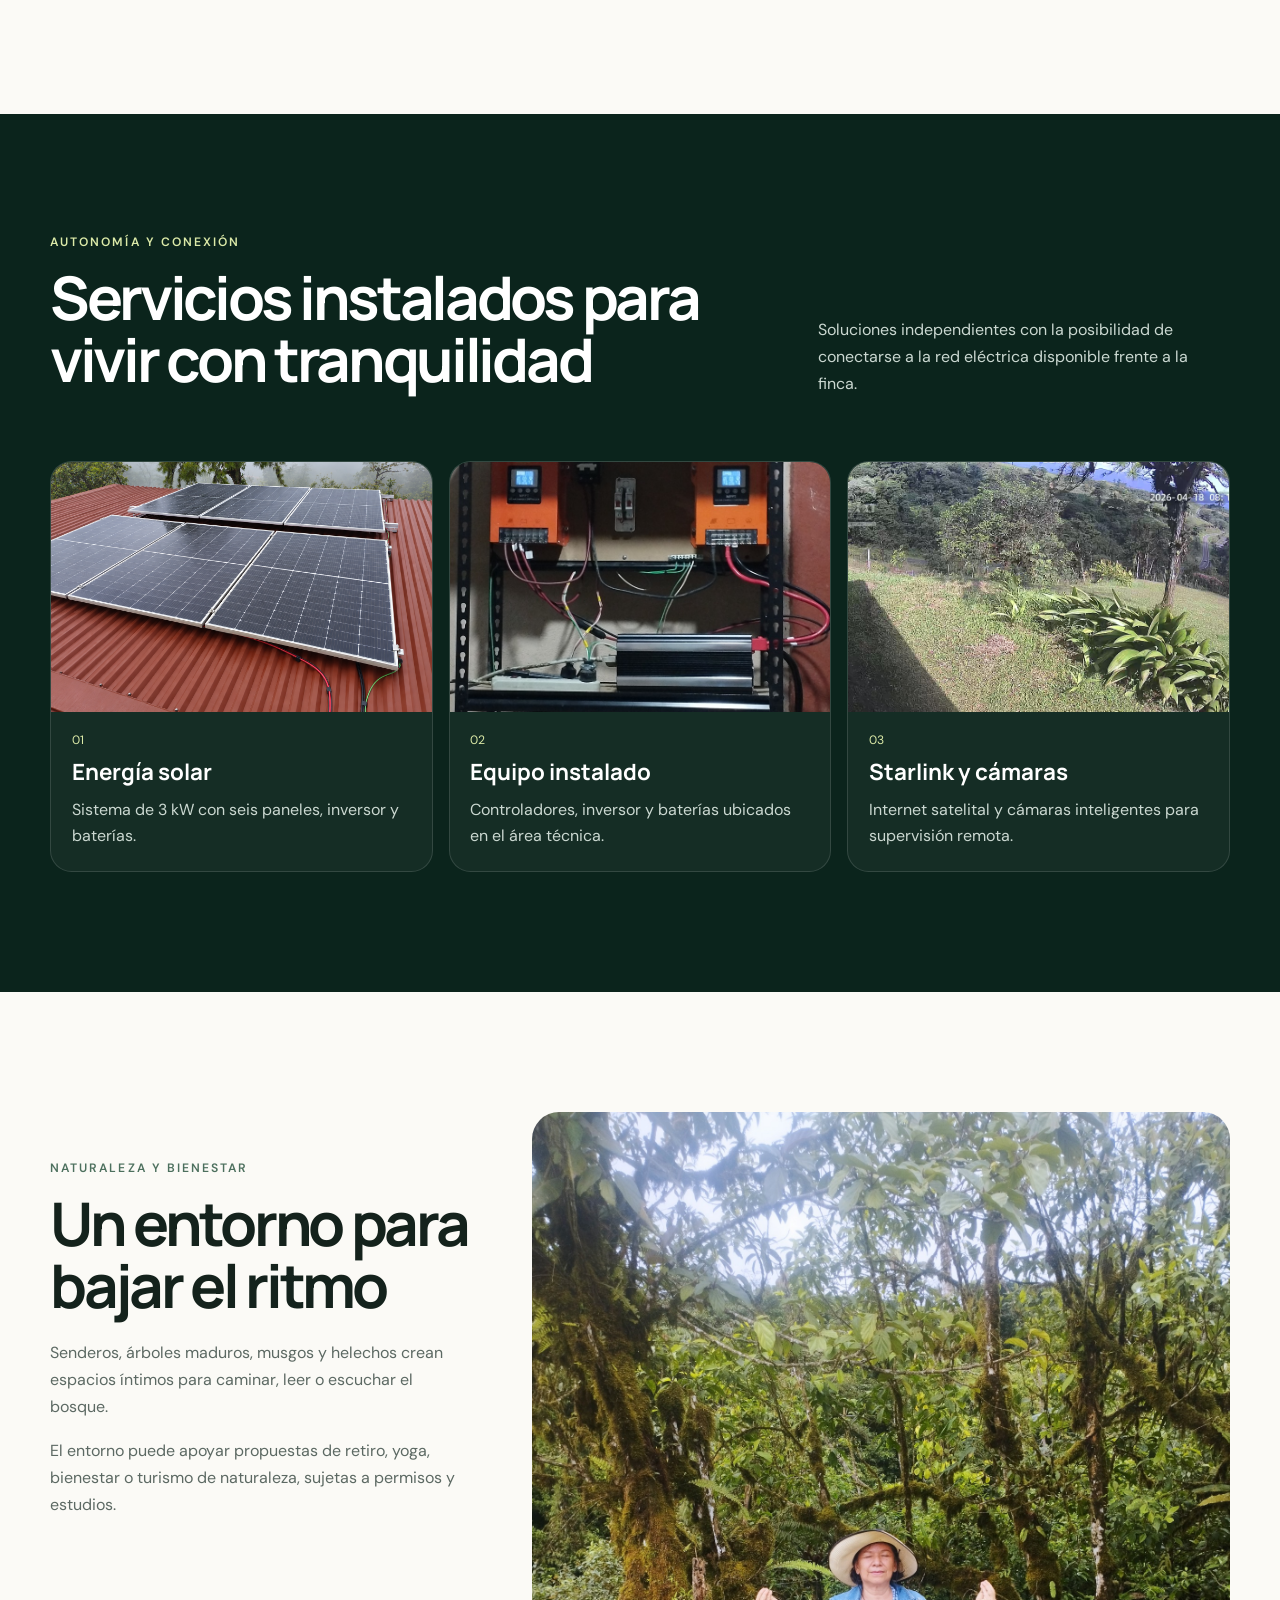
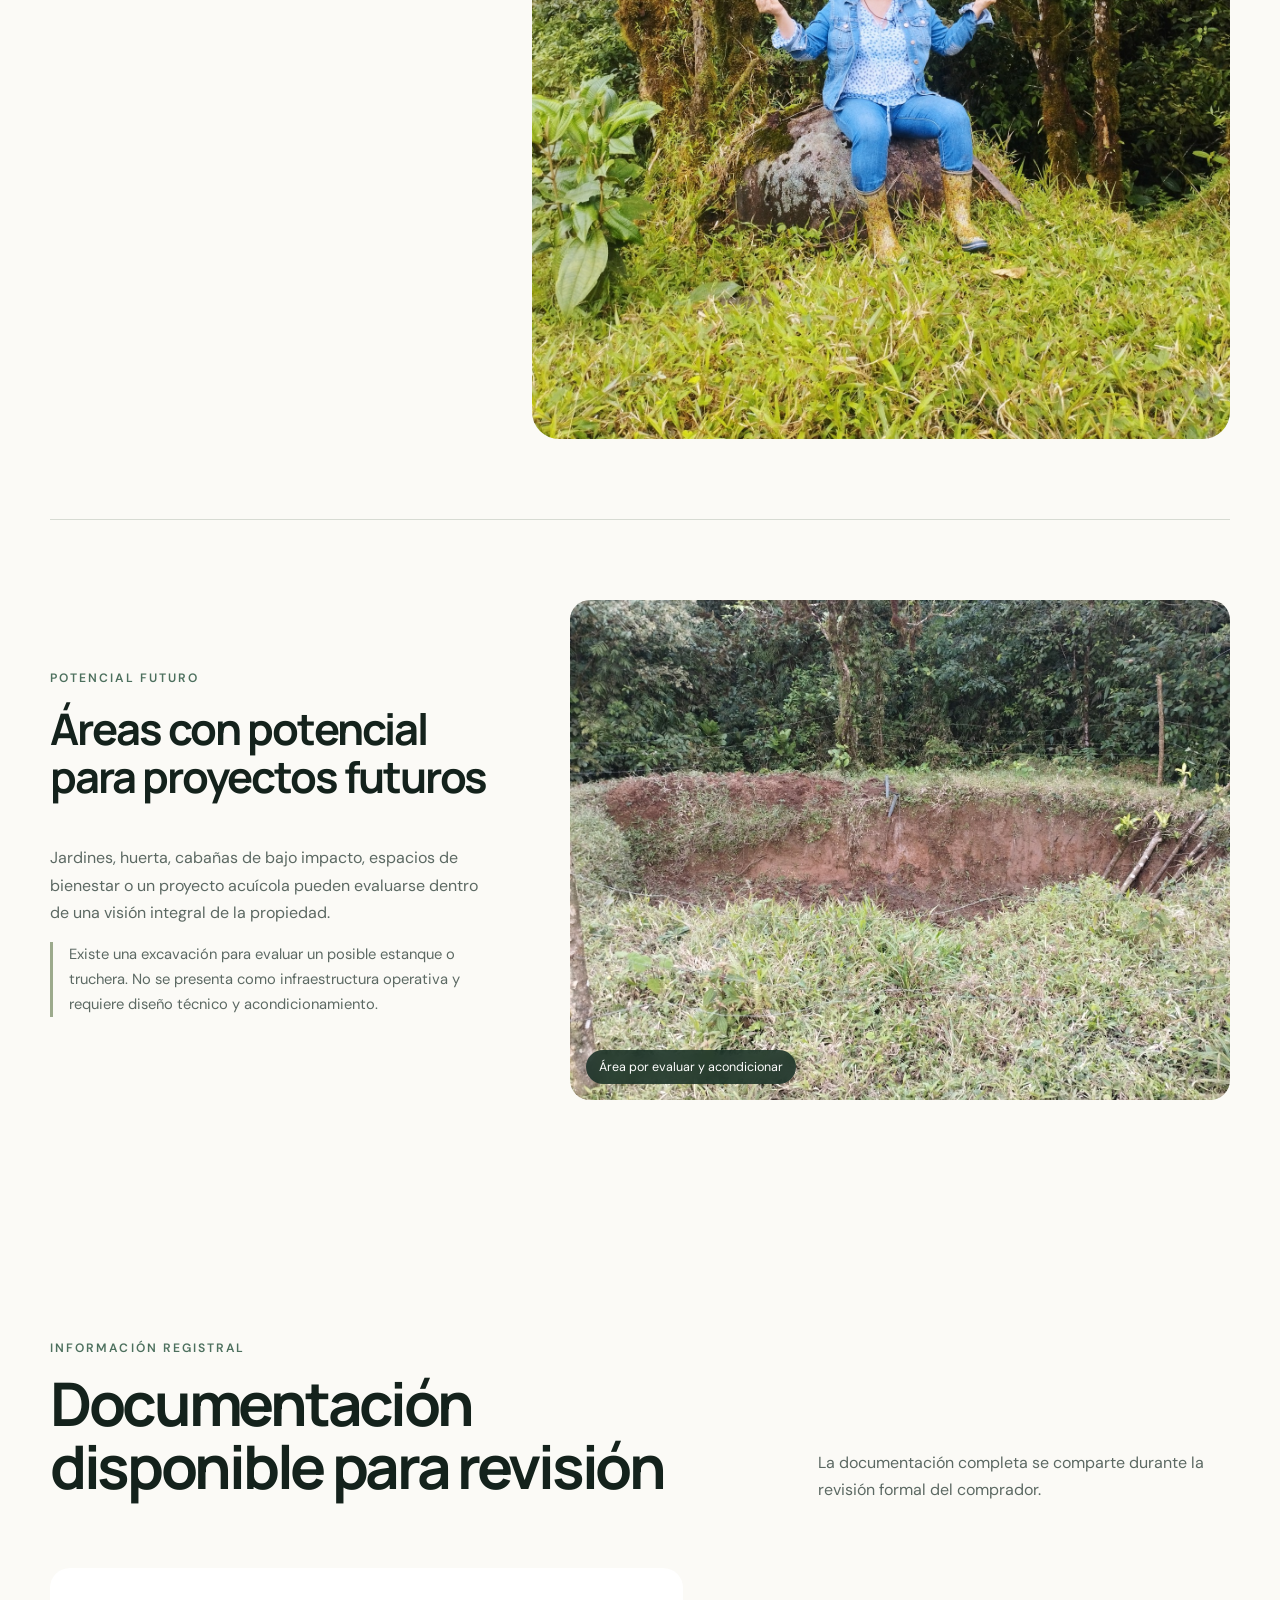
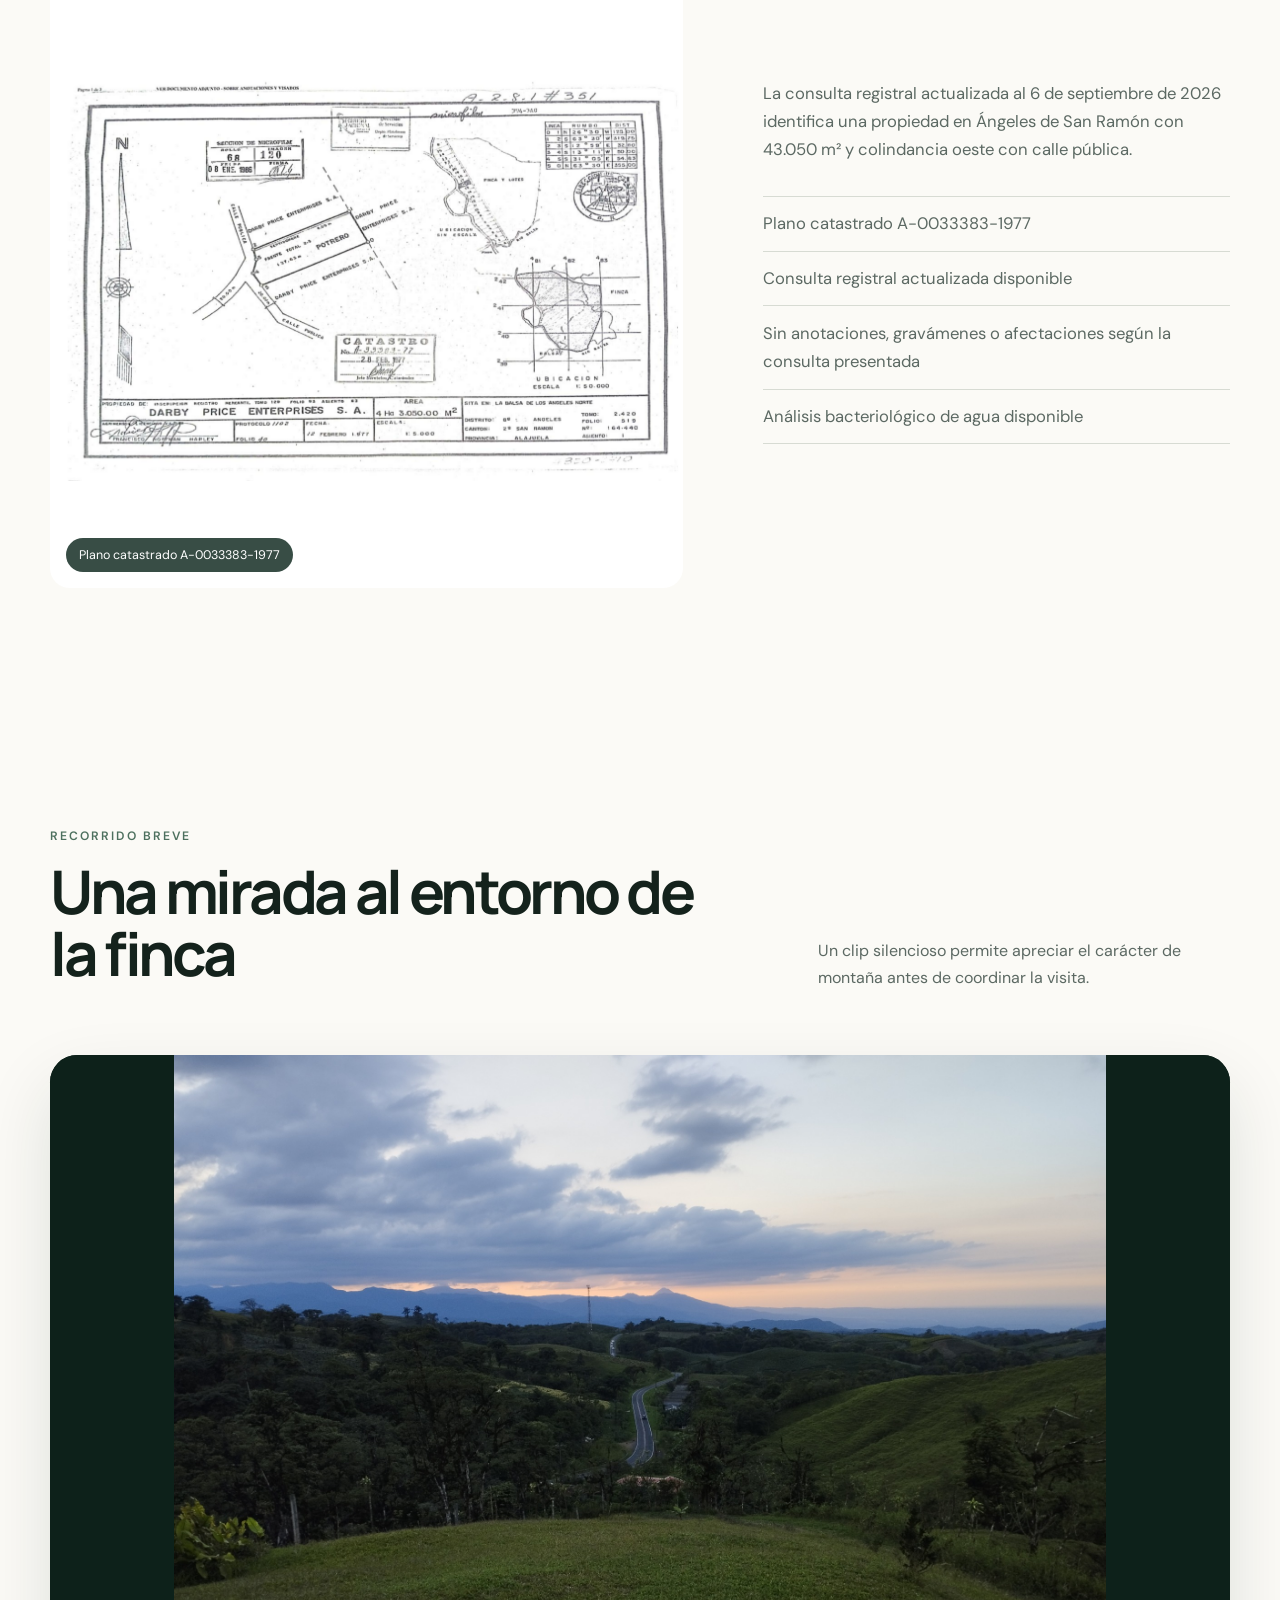
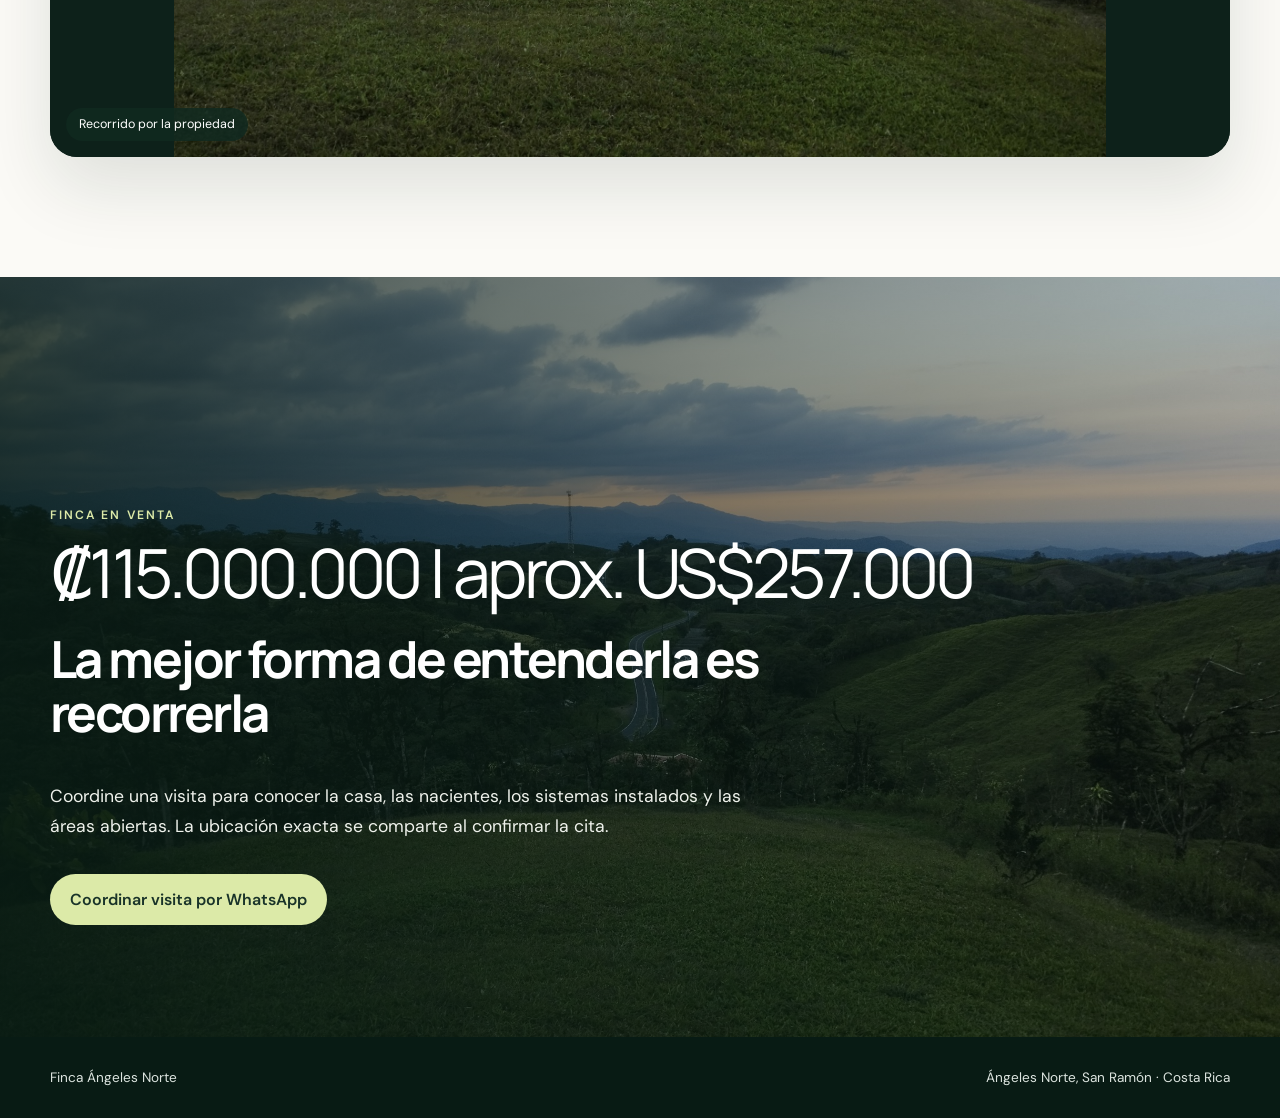
==== commit 8ad94851: "Configure WhatsApp and social sharing preview" ====
--- a/index.html
+++ b/index.html
@@ -5,8 +5,8 @@
 <meta name="description" content="Finca de 4,3 hectáreas en venta en Ángeles Norte, San Ramón, frente al bosque nuboso de Nectandra. Casa, 2 nacientes, pozo propio, energía solar y Starlink.">
 <link rel="canonical" href="https://federicopintocastro-dot.github.io/finca-angeles-norte-san-ramon/">
 <link rel="alternate" hreflang="es" href="https://federicopintocastro-dot.github.io/finca-angeles-norte-san-ramon/?lang=es"><link rel="alternate" hreflang="en" href="https://federicopintocastro-dot.github.io/finca-angeles-norte-san-ramon/?lang=en"><link rel="alternate" hreflang="x-default" href="https://federicopintocastro-dot.github.io/finca-angeles-norte-san-ramon/">
-<meta property="og:type" content="website"><meta property="og:site_name" content="Finca Ángeles Norte"><meta property="og:locale" content="es_CR"><meta property="og:locale:alternate" content="en_US"><meta property="og:title" content="Finca en venta · San Ramón, Costa Rica | ₡115.000.000 · aprox. US$257.000"><meta property="og:description" content="4,3 hectáreas frente al bosque nuboso de Nectandra, con vista al Volcán Arenal, casa, 2 nacientes, pozo propio, energía solar y Starlink."><meta property="og:url" content="https://federicopintocastro-dot.github.io/finca-angeles-norte-san-ramon/"><meta property="og:image" content="https://federicopintocastro-dot.github.io/finca-angeles-norte-san-ramon/og-v2.png"><meta property="og:image:width" content="1734"><meta property="og:image:height" content="907"><meta property="og:image:alt" content="Vista panorámica de la finca en San Ramón, Costa Rica">
-<meta name="twitter:card" content="summary_large_image"><meta name="twitter:title" content="Finca en venta · San Ramón, Costa Rica"><meta name="twitter:description" content="₡115.000.000 · aprox. US$257.000 · 4,3 ha frente a Nectandra"><meta name="twitter:image" content="https://federicopintocastro-dot.github.io/finca-angeles-norte-san-ramon/og-v2.png">
+<meta property="og:type" content="website"><meta property="og:site_name" content="Finca Ángeles Norte"><meta property="og:locale" content="es_CR"><meta property="og:locale:alternate" content="en_US"><meta property="og:title" content="Finca 4,3 ha frente a Nectandra – San Ramón"><meta property="og:description" content="Finca de 43.050 m² con casa, 2 nacientes, pozo propio, energía solar, Starlink y vista al Volcán Arenal. ₡115.000.000."><meta property="og:url" content="https://federicopintocastro-dot.github.io/finca-angeles-norte-san-ramon/"><meta property="og:image" content="https://federicopintocastro-dot.github.io/finca-angeles-norte-san-ramon/og-finca-nectandra.jpg"><meta property="og:image:secure_url" content="https://federicopintocastro-dot.github.io/finca-angeles-norte-san-ramon/og-finca-nectandra.jpg"><meta property="og:image:type" content="image/jpeg"><meta property="og:image:width" content="1200"><meta property="og:image:height" content="630"><meta property="og:image:alt" content="Vista panorámica de la finca frente a Nectandra en San Ramón, Costa Rica">
+<meta name="twitter:card" content="summary_large_image"><meta name="twitter:title" content="Finca 4,3 ha frente a Nectandra – San Ramón"><meta name="twitter:description" content="Finca de 43.050 m² con casa, 2 nacientes, pozo propio, energía solar, Starlink y vista al Volcán Arenal. ₡115.000.000."><meta name="twitter:image" content="https://federicopintocastro-dot.github.io/finca-angeles-norte-san-ramon/og-finca-nectandra.jpg"><meta name="twitter:image:alt" content="Vista panorámica de la finca frente a Nectandra en San Ramón, Costa Rica">
 <link rel="preconnect" href="https://fonts.googleapis.com"><link rel="preconnect" href="https://fonts.gstatic.com" crossorigin><link href="https://fonts.googleapis.com/css2?family=DM+Sans:wght@400;500;600&family=Manrope:wght@500;600;700&display=swap" rel="stylesheet"><link rel="stylesheet" href="styles.css?v=20260918-3">
 </head><body data-lang="es">
 <header class="hero" id="inicio"><nav class="nav shell" aria-label="Navegación principal" data-aria-es="Navegación principal" data-aria-en="Main navigation"><a class="brand" href="#inicio"><span>Finca</span> Ángeles Norte</a><div class="nav-tools"><div class="language-switch" role="group" aria-label="Idioma" data-aria-es="Idioma" data-aria-en="Language"><button type="button" data-lang-button="es" aria-pressed="true">ES</button><span>/</span><button type="button" data-lang-button="en" aria-pressed="false">EN</button></div><a class="nav-cta whatsapp-link" target="_blank" rel="noopener" data-es="Coordinar visita" data-en="Schedule a visit">Coordinar visita</a></div></nav>
--- a/styles.css
+++ b/styles.css
@@ -9,5 +9,5 @@
 .video-frame{background:#0d211a;border-radius:var(--radius);overflow:hidden;box-shadow:0 30px 70px #102a201f;position:relative}.video-frame video{display:block;width:100%;max-height:78svh;background:#0d211a}.video-frame span{position:absolute;left:1rem;bottom:1rem;color:#fff;background:#102a20d4;border-radius:999px;padding:.55rem .8rem;font-size:.78rem}.visit{min-height:760px;position:relative;color:#fff;display:flex;align-items:end}.visit>img,.visit-overlay{position:absolute;inset:0}.visit-overlay{background:linear-gradient(70deg,rgba(8,27,19,.93),rgba(8,27,19,.2))}.visit-content{position:relative;z-index:1;padding:7rem 0}.price{font-size:clamp(2.4rem,5.3vw,5rem);line-height:1;letter-spacing:-.055em;margin-bottom:1.6rem;max-width:1050px}.visit h2{font-size:clamp(2rem,4vw,4rem);max-width:760px;line-height:1.05;letter-spacing:-.05em}.visit-content>p:not(.eyebrow,.price){font-size:1.1rem;line-height:1.7;max-width:720px;color:#eef1eb;margin-bottom:2rem}.floating-whatsapp{position:fixed;right:1.15rem;bottom:1.15rem;z-index:20;display:flex;align-items:center;gap:.55rem;padding:.72rem .92rem;border-radius:999px;background:#dceaa8;color:#143129;text-decoration:none;box-shadow:0 10px 30px #0c251c42;font-size:.86rem}.floating-whatsapp span{display:grid;place-items:center;width:2rem;height:2rem;border-radius:50%;background:var(--forest);color:#fff;font-size:.68rem}.floating-whatsapp b{font-weight:600}footer{background:#081b14;color:#dce4df;padding:2rem 0}footer .shell{display:flex;justify-content:space-between}footer p{margin:0;font-size:.85rem}.reveal{opacity:0;transform:translateY(22px);transition:opacity .7s ease,transform .7s ease}.reveal.visible{opacity:1;transform:none}
 @media(max-width:760px){:root{--shell:min(100% - 28px,1180px)}.nav{height:76px}.nav-tools{gap:.55rem}.nav-cta{display:none}.language-switch{padding:.38rem .55rem}.hero{min-height:94svh}.hero-content{padding:4rem 0 2rem}.hero h1{font-size:clamp(2.65rem,12.5vw,4.2rem)}.hero-copy{font-size:1rem}.hero-price{font-size:1.35rem;line-height:1.25}.hero-actions{flex-direction:column;align-items:stretch}.hero-foot{display:block}.hero-foot p+p{margin-top:.35rem}.intro,.terrain,.home,.nature,.documents,.video-tour,.water-hero,.systems{padding:5rem 0}.stats,.water-numbers{grid-template-columns:1fr 1fr;gap:1rem}.water-heading,.section-heading{grid-template-columns:1fr;gap:.75rem}.water-grid{grid-template-columns:1fr 1fr}.water-grid figure{height:230px}.water-cta{display:block}.water-cta .button{margin-top:1rem;width:100%}.terrain-grid{grid-template-columns:1fr}.terrain-card.large{grid-column:auto}.terrain-card,.terrain-card.large{min-height:430px}.terrain-card>div{left:1.25rem;right:1.25rem}.feature{grid-template-columns:1fr}.feature-copy{padding:4rem 1.4rem}.feature-image{min-height:420px}.home-gallery{grid-template-columns:1fr;grid-template-rows:400px 260px 260px}.home-gallery .wide{grid-row:auto}.interior-grid{grid-template-columns:1fr}.interior-grid figure{height:330px}.system-list{grid-template-columns:1fr}.nature-grid{grid-template-columns:1fr;min-height:0}.nature-copy{padding:0 0 2rem}.nature-main{height:460px}.future-projects,.document-grid{grid-template-columns:1fr;gap:2.5rem;margin-top:3.5rem;padding-top:3.5rem}.future-projects figure{height:400px}.document-grid figure{height:430px}.visit{min-height:720px}.visit-content{padding:5rem 0}.price{font-size:2.45rem}.floating-whatsapp{right:.8rem;bottom:.8rem}.floating-whatsapp b{display:none}footer .shell{display:block}footer p+p{margin-top:.35rem}}
 @media(prefers-reduced-motion:reduce){html{scroll-behavior:auto}.reveal{opacity:1;transform:none;transition:none}}
-.hero{background-image:linear-gradient(90deg,rgba(6,27,20,.54),rgba(6,27,20,.02)),url("images/hero-enhanced.png")}
+.hero{background-image:linear-gradient(90deg,rgba(6,27,20,.54),rgba(6,27,20,.02)),url("hero-enhanced.png")}
 .hero:after{background:linear-gradient(0deg,rgba(7,25,18,.38),transparent 48%)}
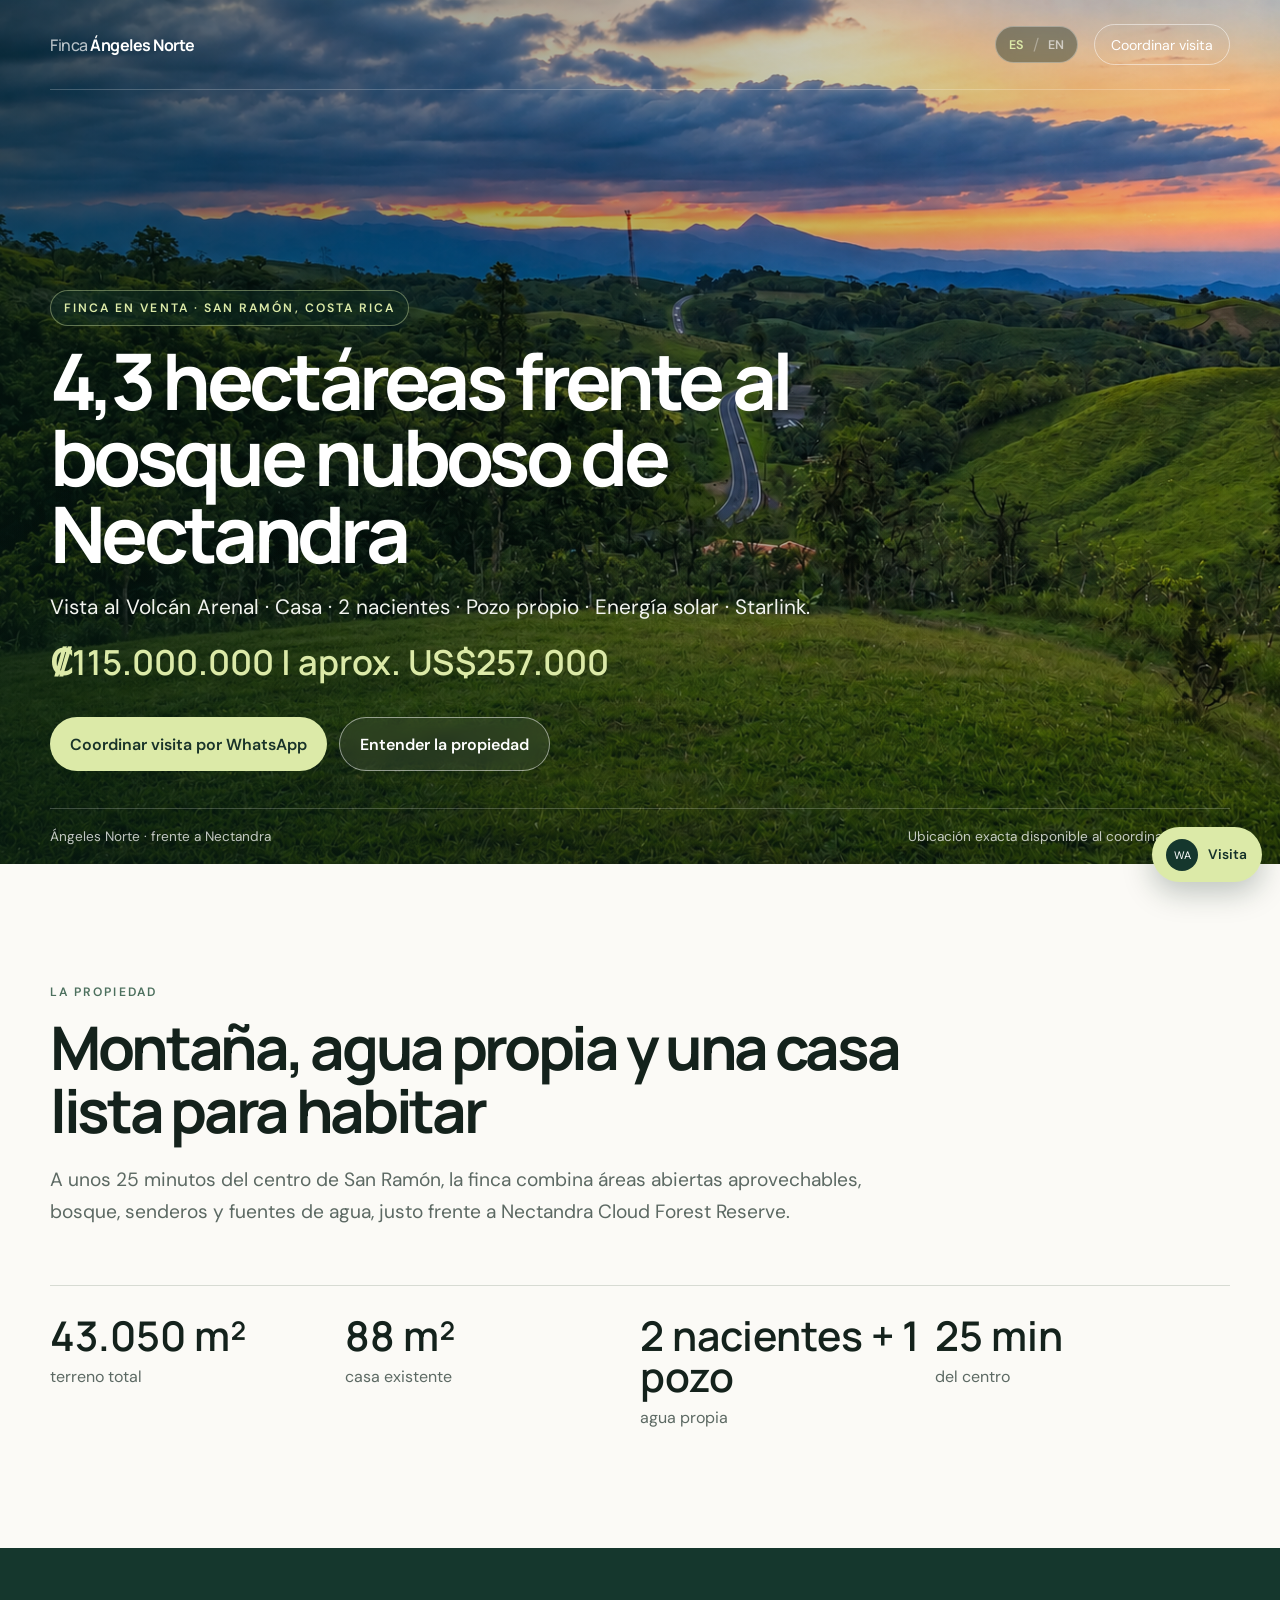
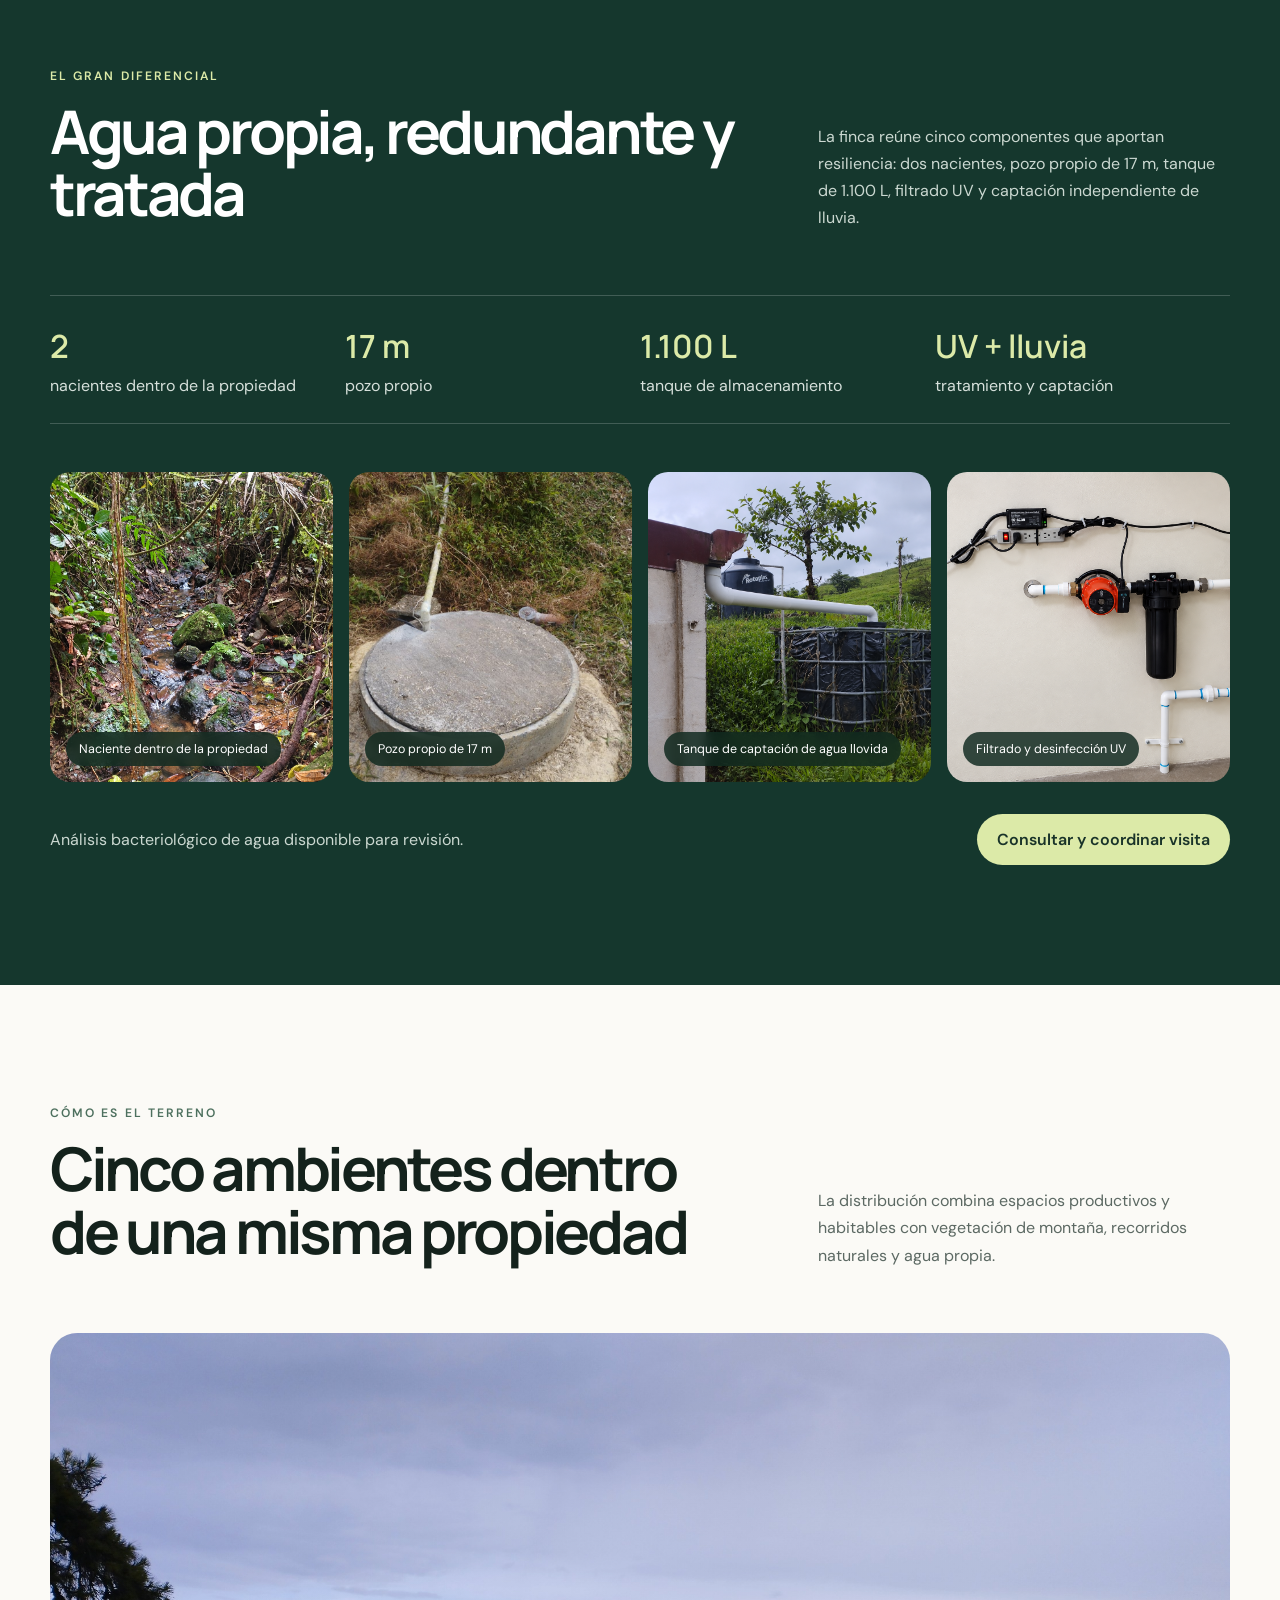
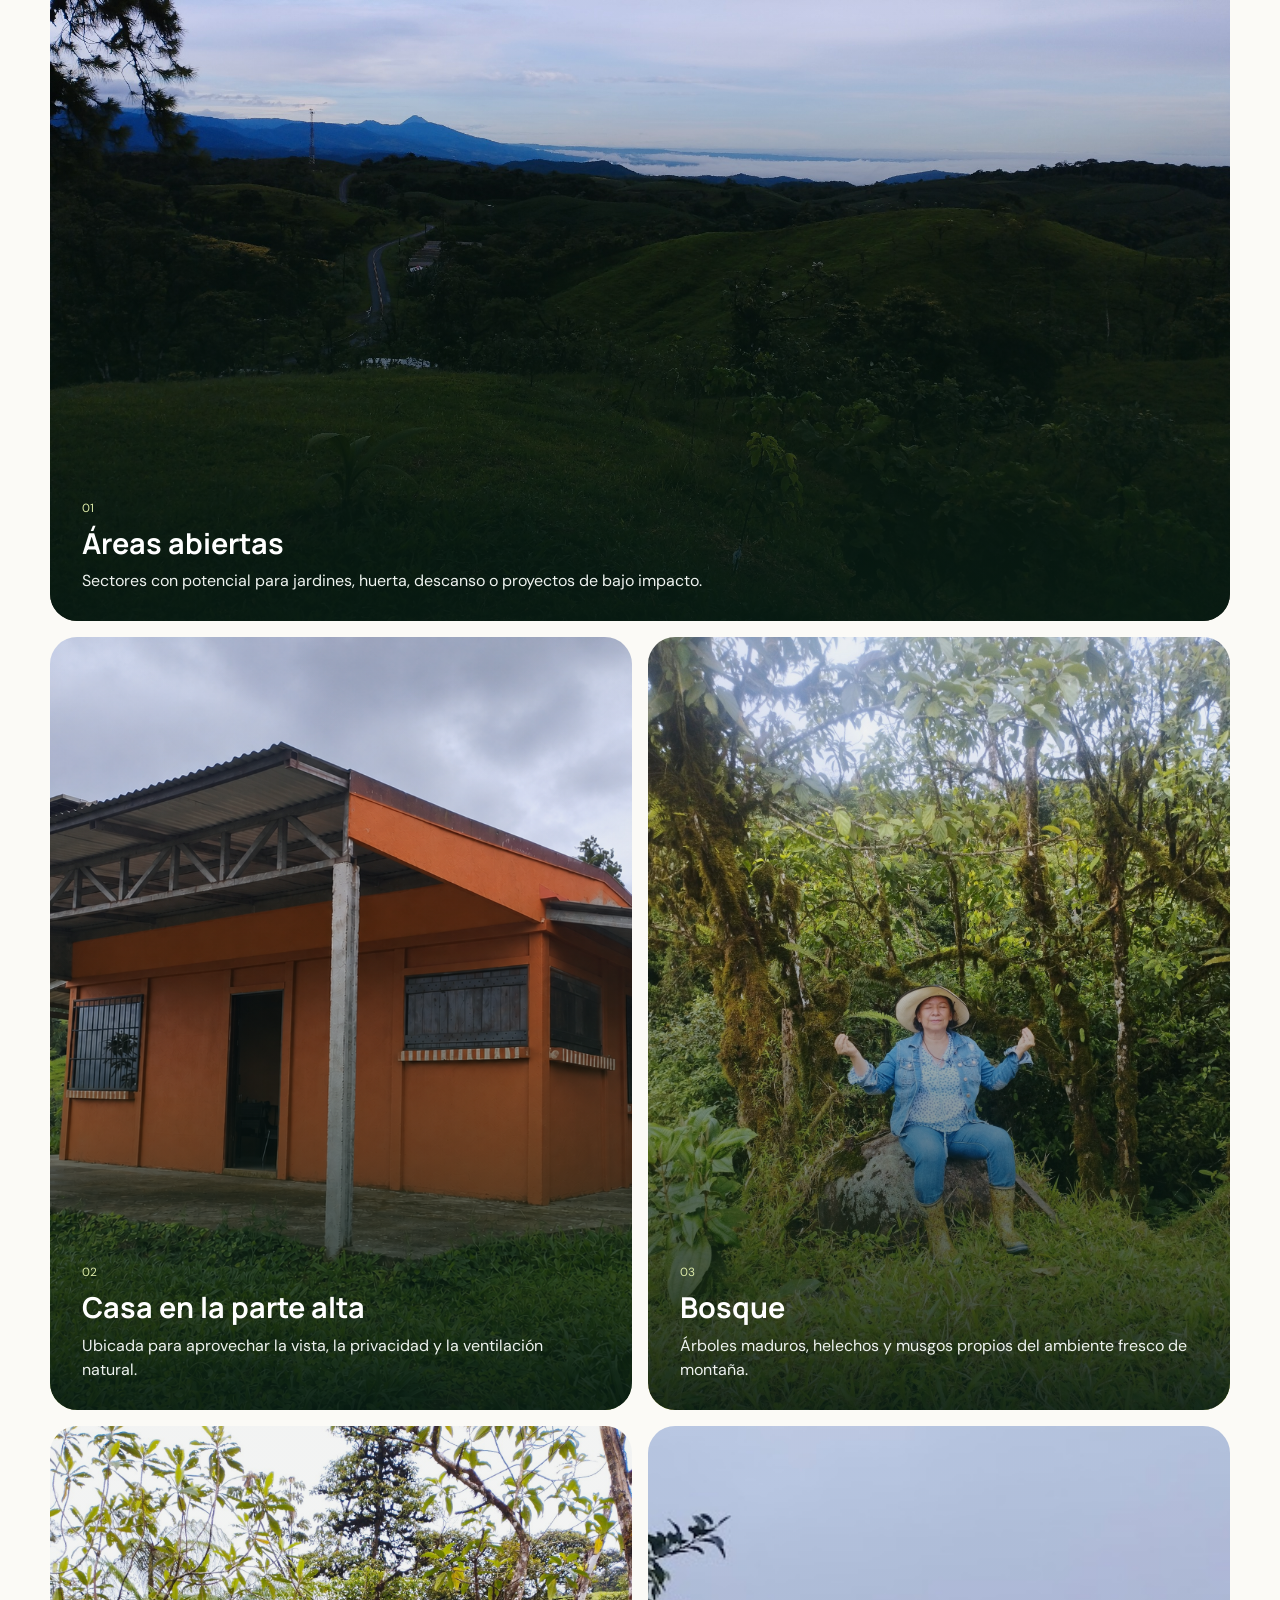
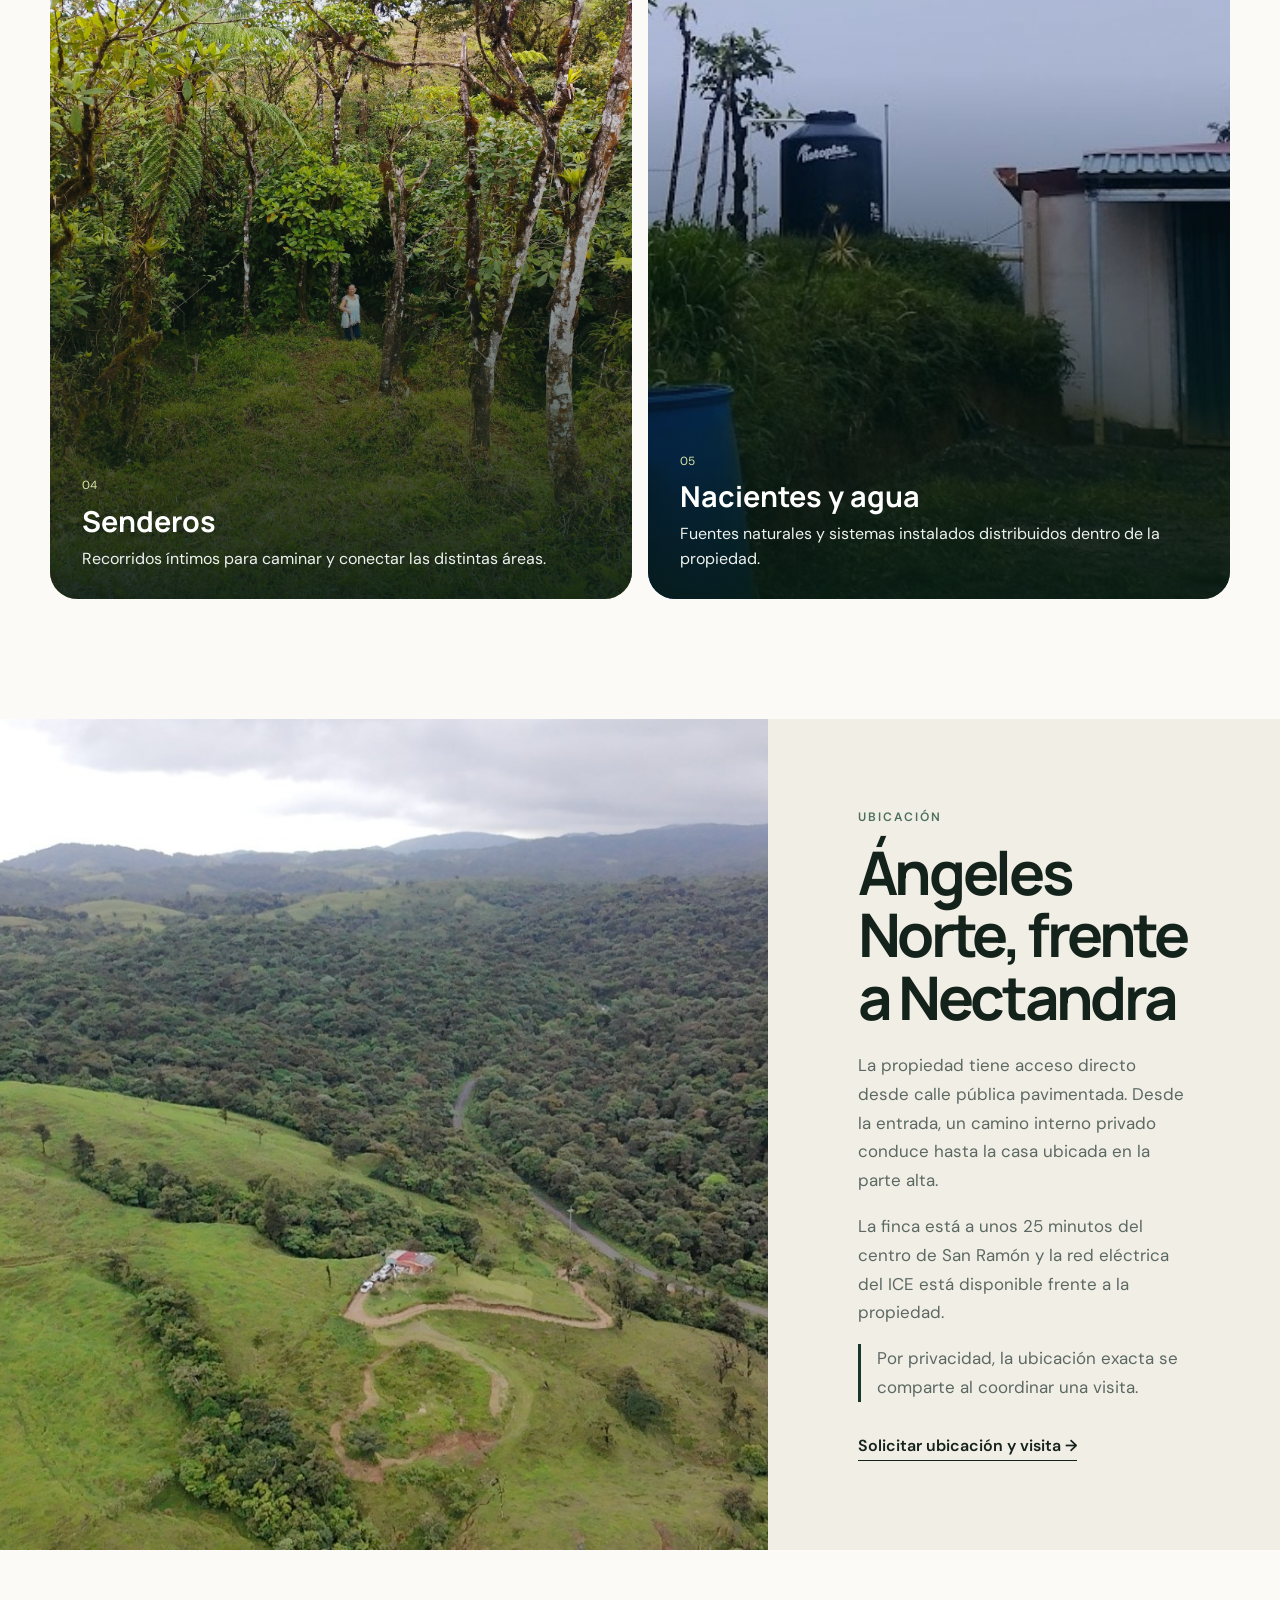
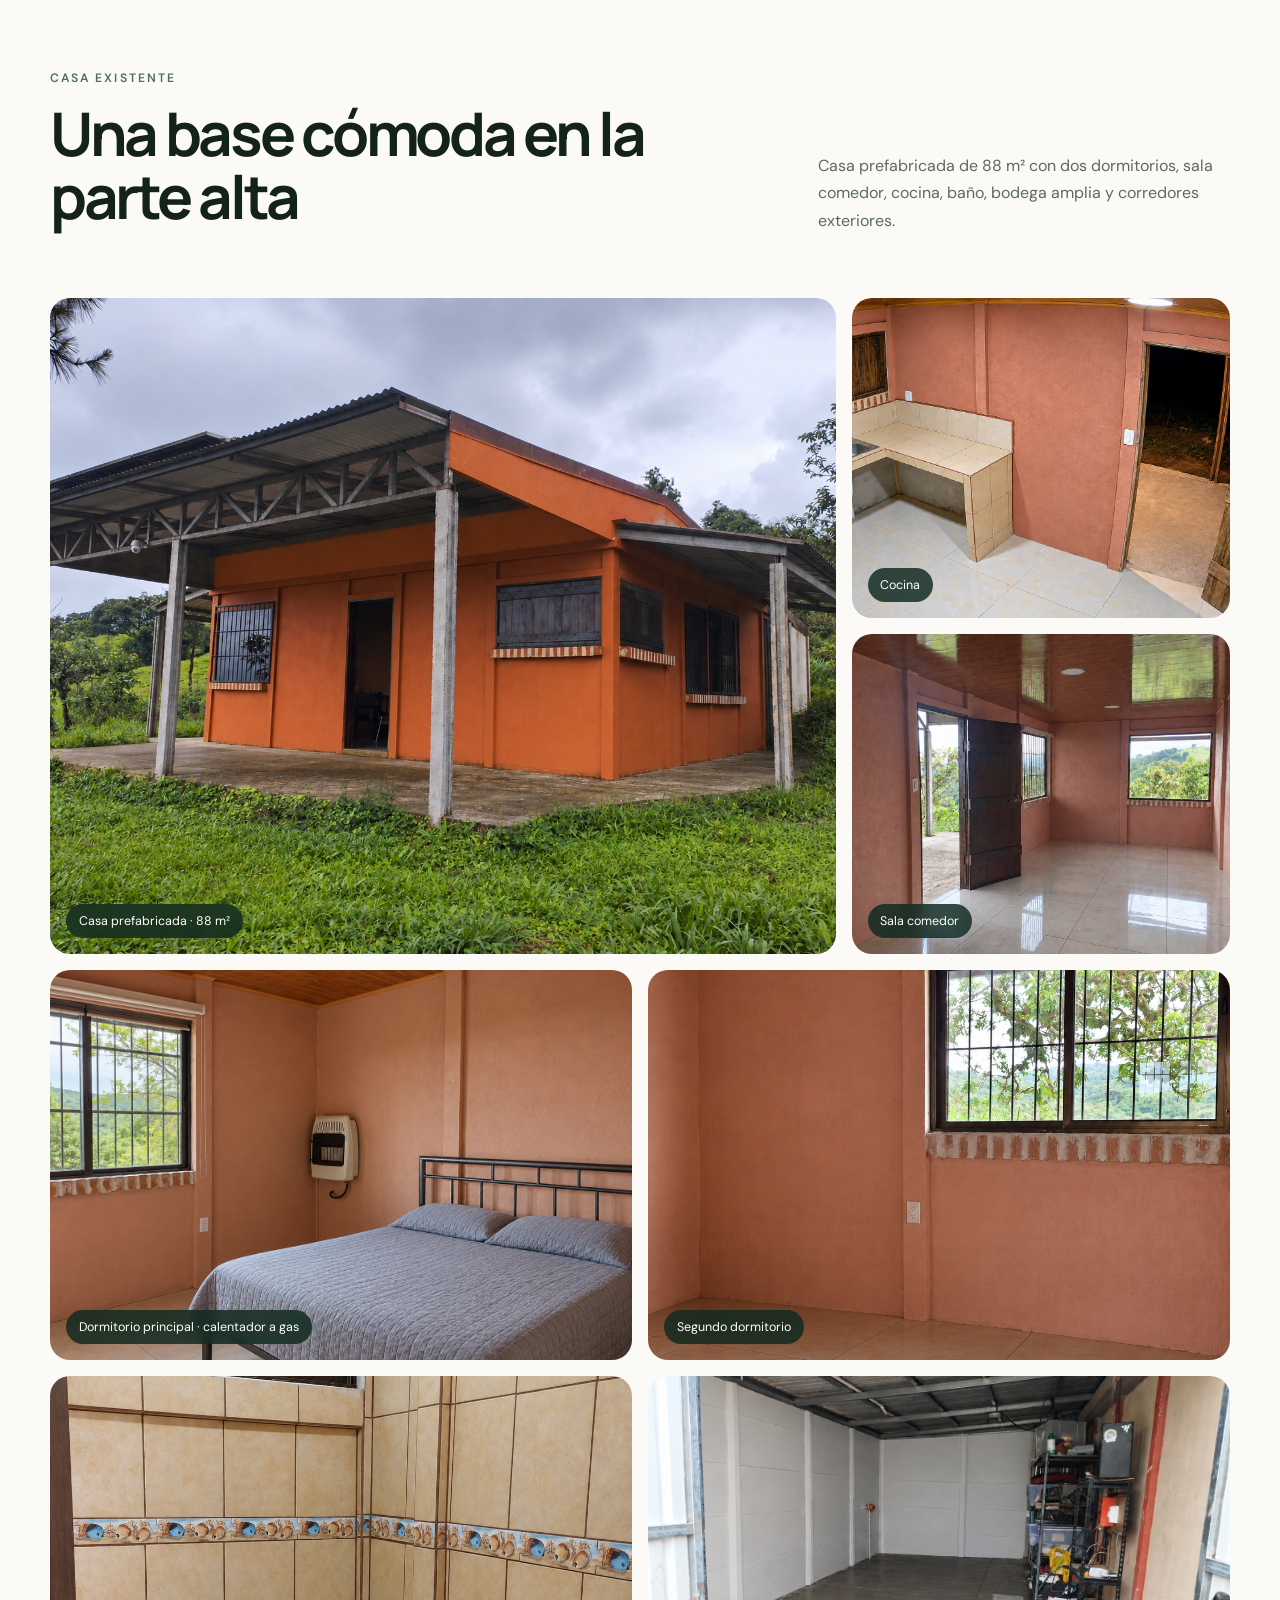
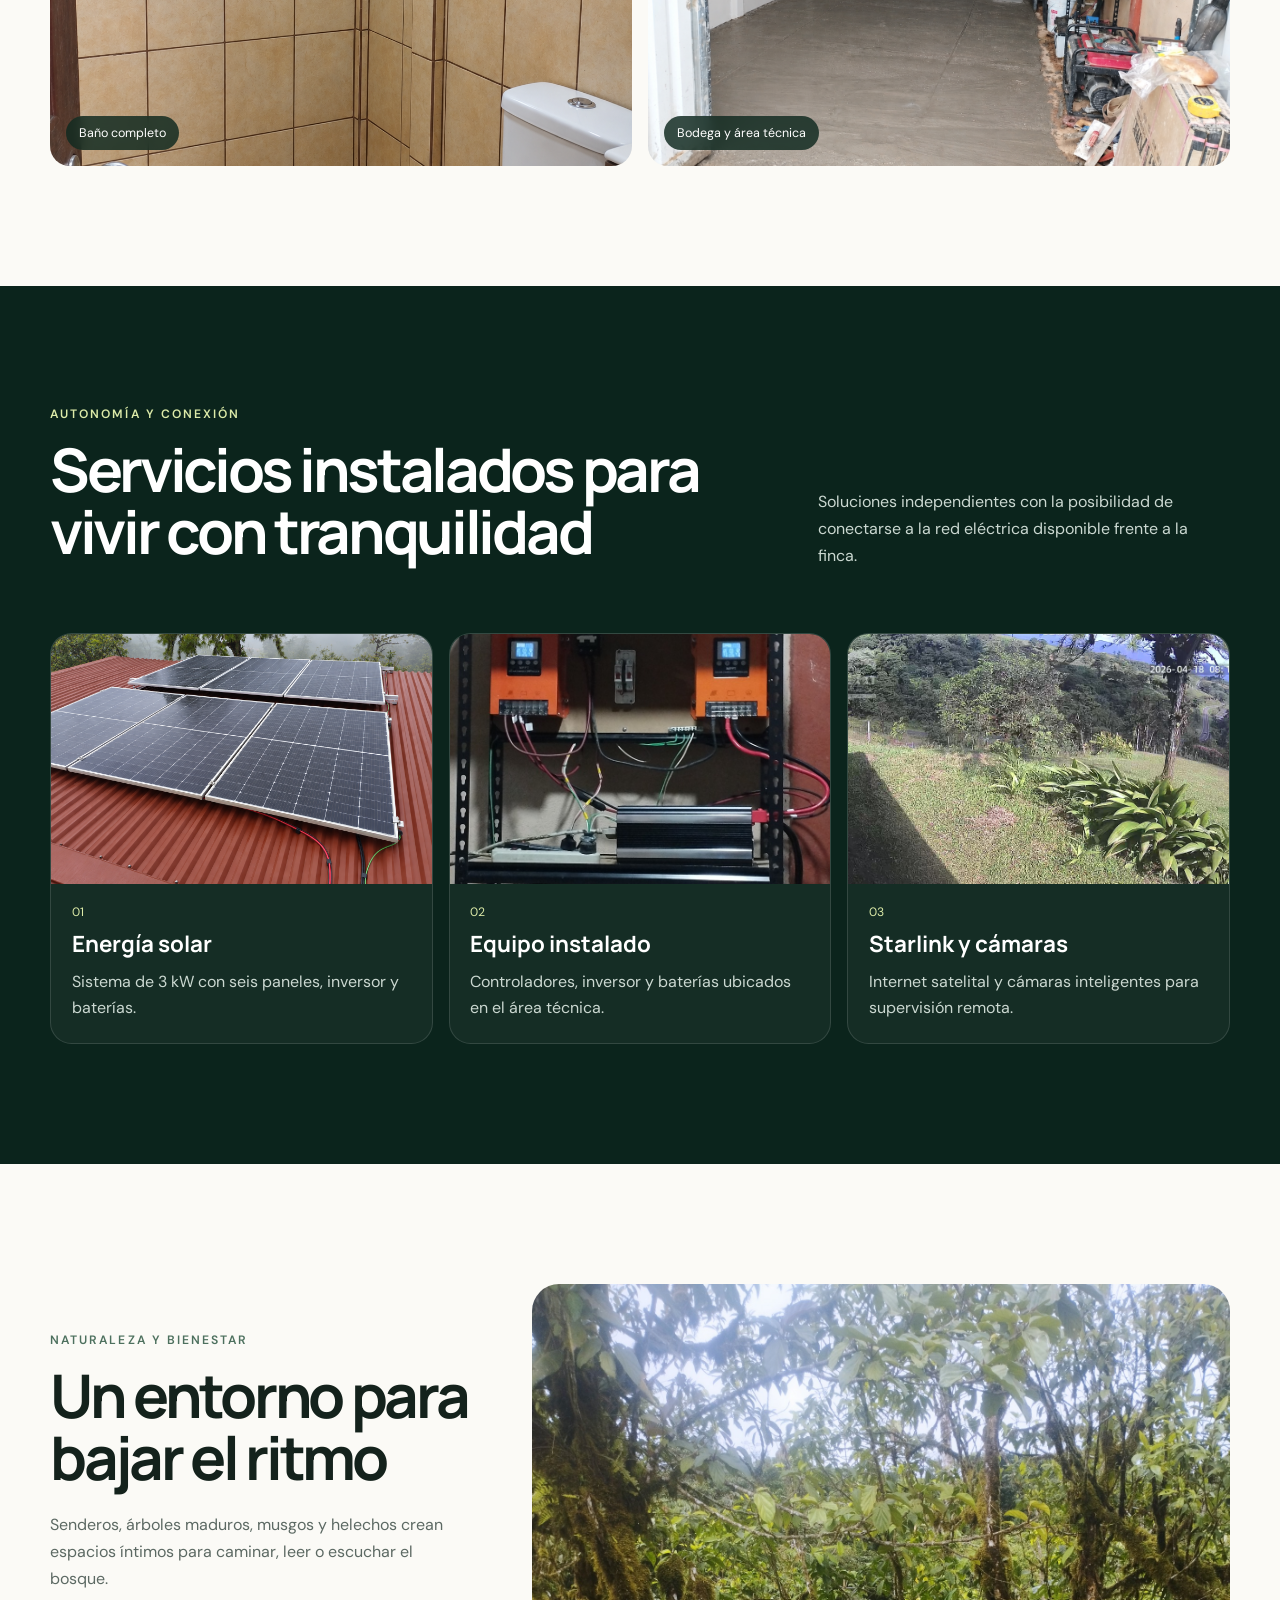
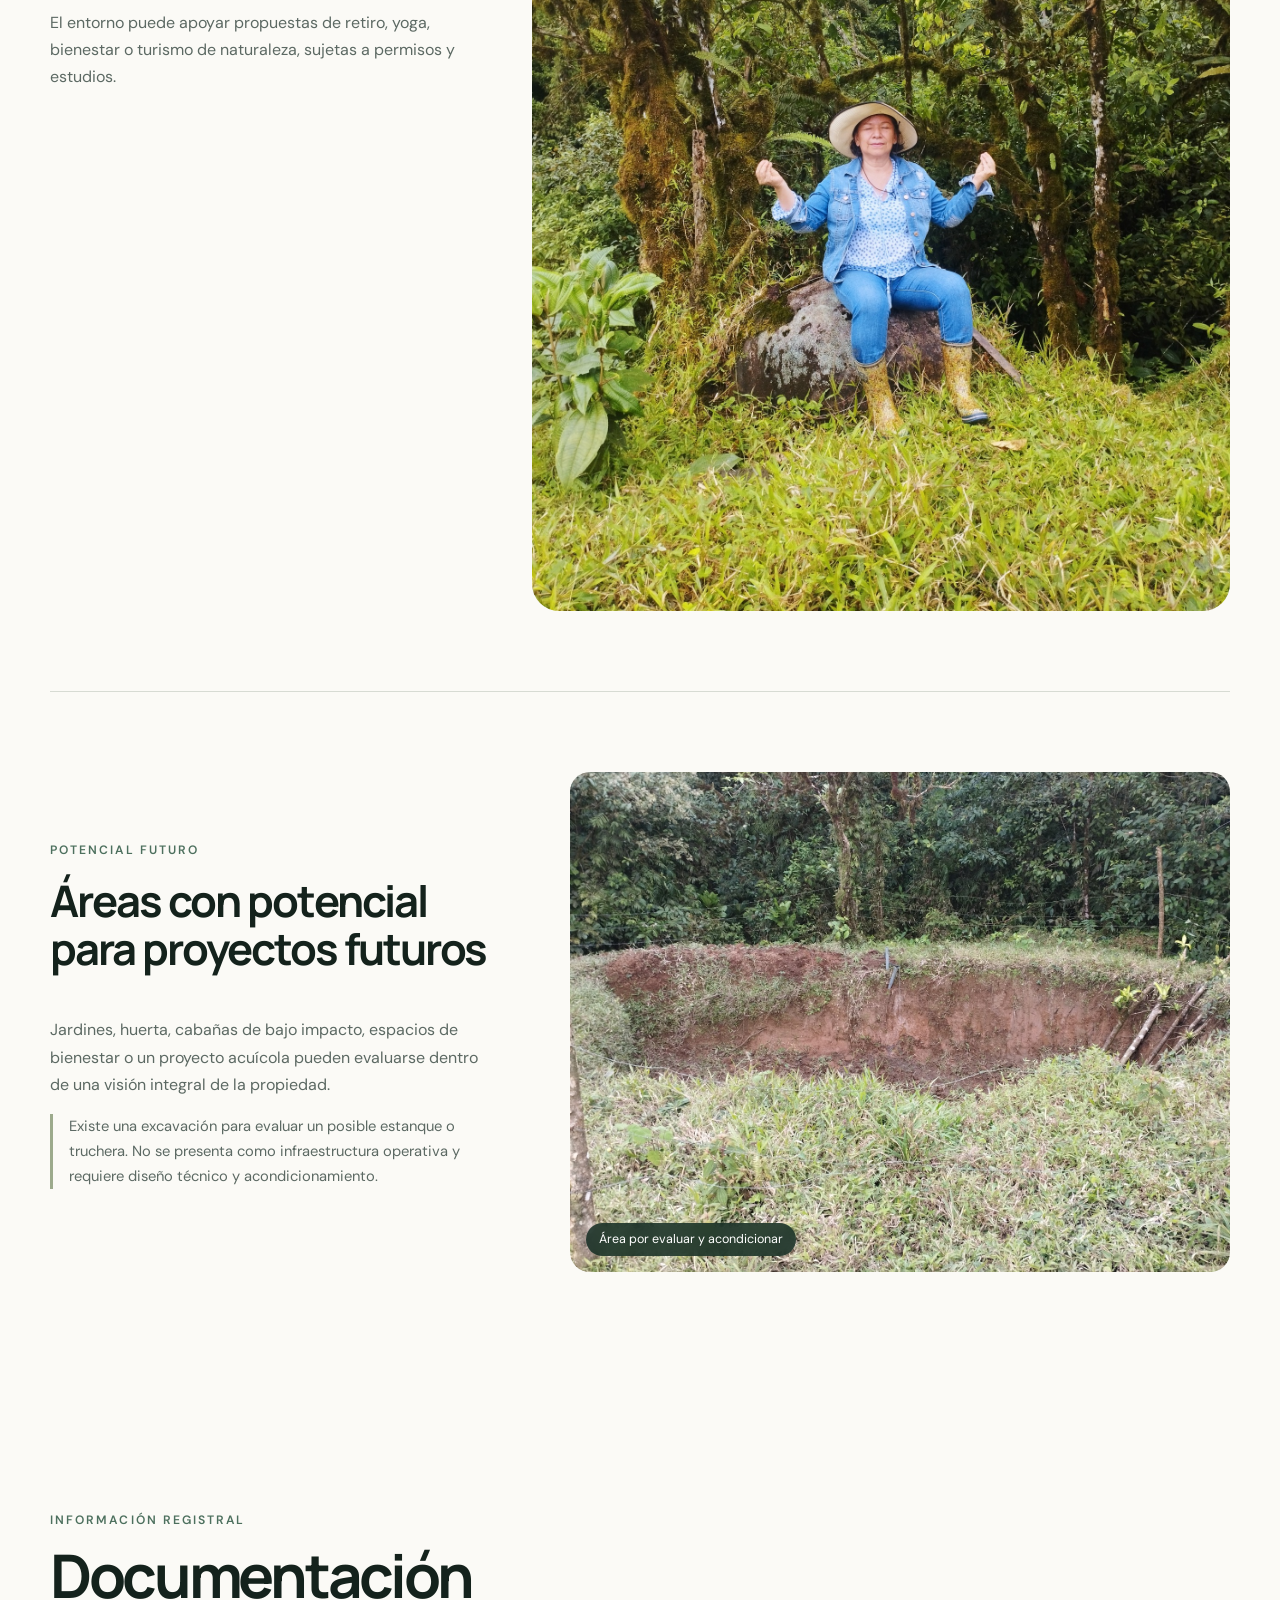
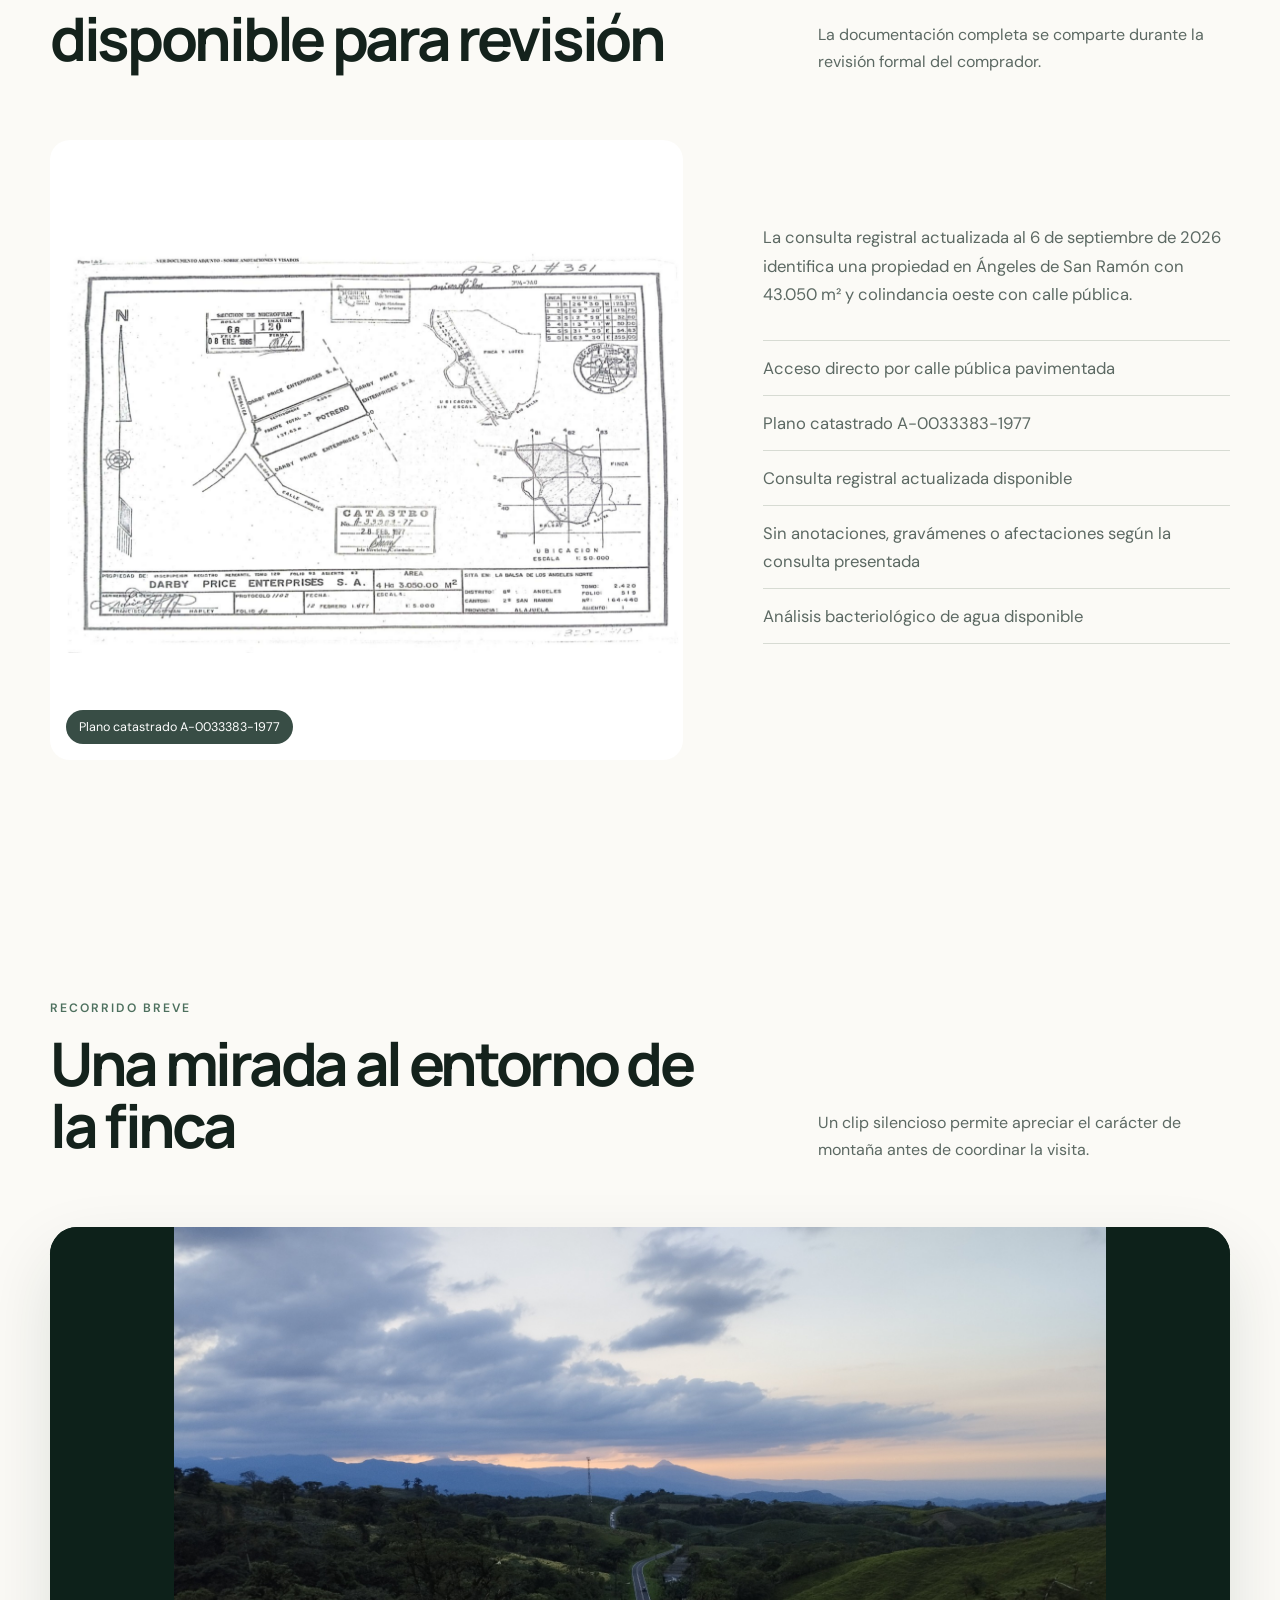
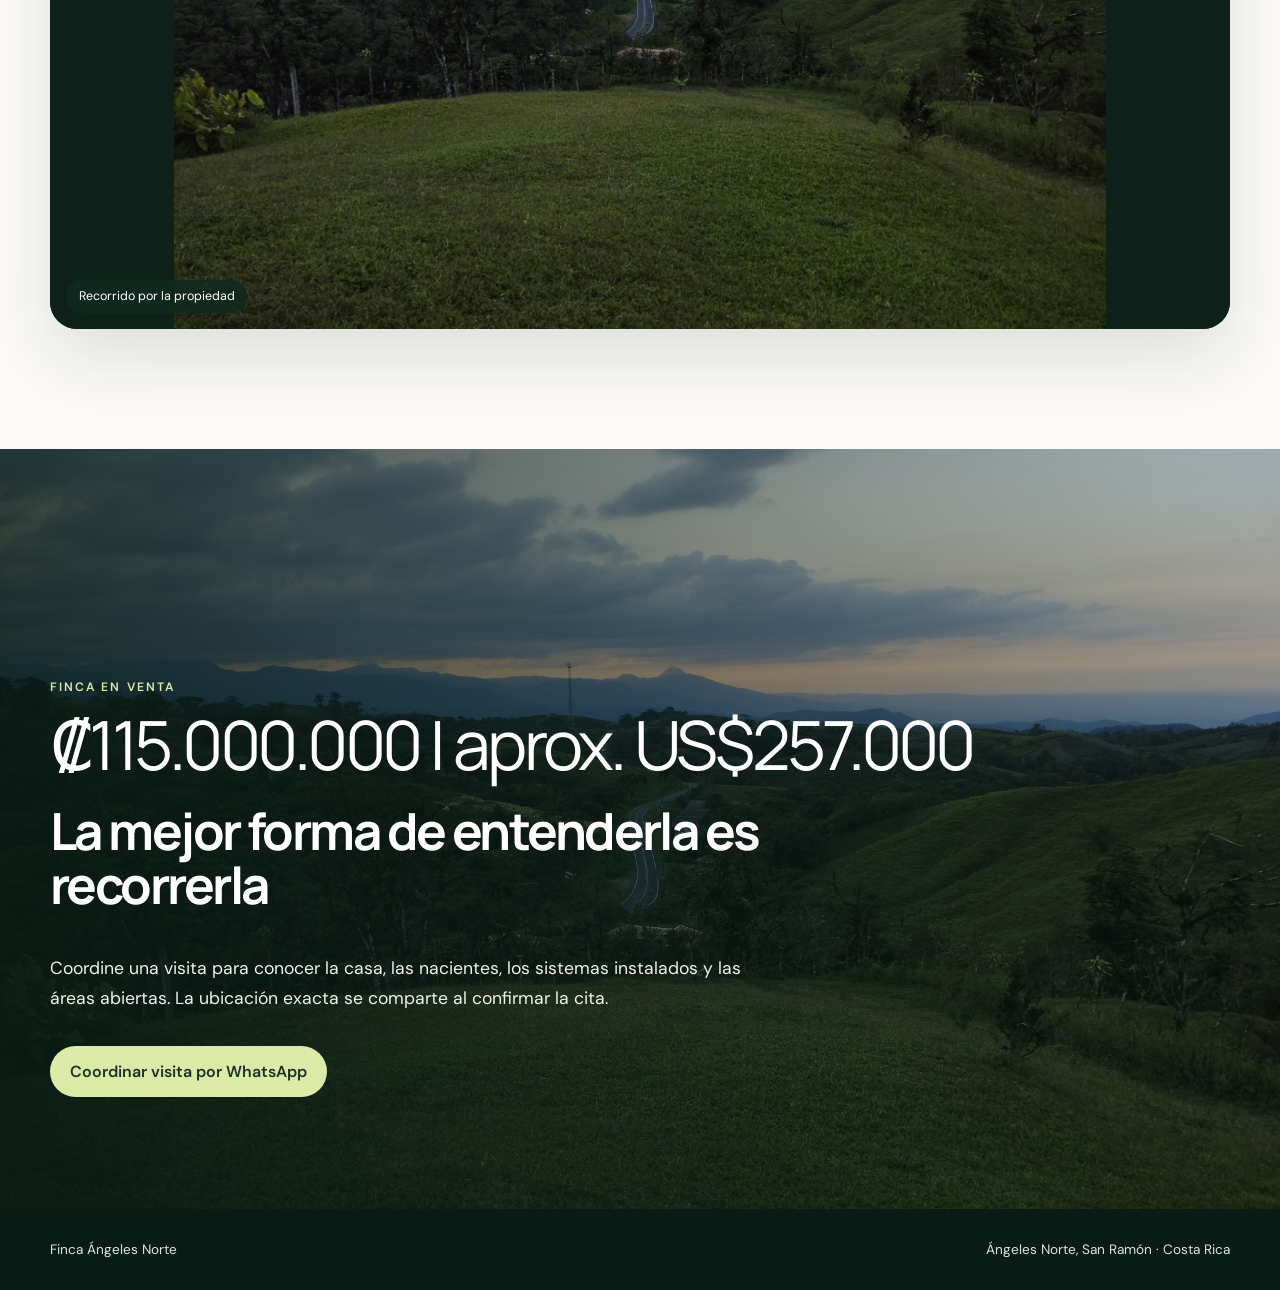
==== commit cb7099b0: "Add GA4 tracking and final property clarifications" ====
--- a/index.html
+++ b/index.html
@@ -5,15 +5,16 @@
 <meta name="description" content="Finca de 4,3 hectáreas en venta en Ángeles Norte, San Ramón, frente al bosque nuboso de Nectandra. Casa, 2 nacientes, pozo propio, energía solar y Starlink.">
 <link rel="canonical" href="https://federicopintocastro-dot.github.io/finca-angeles-norte-san-ramon/">
 <link rel="alternate" hreflang="es" href="https://federicopintocastro-dot.github.io/finca-angeles-norte-san-ramon/?lang=es"><link rel="alternate" hreflang="en" href="https://federicopintocastro-dot.github.io/finca-angeles-norte-san-ramon/?lang=en"><link rel="alternate" hreflang="x-default" href="https://federicopintocastro-dot.github.io/finca-angeles-norte-san-ramon/">
-<meta property="og:type" content="website"><meta property="og:site_name" content="Finca Ángeles Norte"><meta property="og:locale" content="es_CR"><meta property="og:locale:alternate" content="en_US"><meta property="og:title" content="Finca 4,3 ha frente a Nectandra – San Ramón"><meta property="og:description" content="Finca de 43.050 m² con casa, 2 nacientes, pozo propio, energía solar, Starlink y vista al Volcán Arenal. ₡115.000.000."><meta property="og:url" content="https://federicopintocastro-dot.github.io/finca-angeles-norte-san-ramon/"><meta property="og:image" content="https://federicopintocastro-dot.github.io/finca-angeles-norte-san-ramon/og-finca-nectandra.jpg"><meta property="og:image:secure_url" content="https://federicopintocastro-dot.github.io/finca-angeles-norte-san-ramon/og-finca-nectandra.jpg"><meta property="og:image:type" content="image/jpeg"><meta property="og:image:width" content="1200"><meta property="og:image:height" content="630"><meta property="og:image:alt" content="Vista panorámica de la finca frente a Nectandra en San Ramón, Costa Rica">
-<meta name="twitter:card" content="summary_large_image"><meta name="twitter:title" content="Finca 4,3 ha frente a Nectandra – San Ramón"><meta name="twitter:description" content="Finca de 43.050 m² con casa, 2 nacientes, pozo propio, energía solar, Starlink y vista al Volcán Arenal. ₡115.000.000."><meta name="twitter:image" content="https://federicopintocastro-dot.github.io/finca-angeles-norte-san-ramon/og-finca-nectandra.jpg"><meta name="twitter:image:alt" content="Vista panorámica de la finca frente a Nectandra en San Ramón, Costa Rica">
+<meta property="og:type" content="website"><meta property="og:site_name" content="Finca Ángeles Norte"><meta property="og:locale" content="es_CR"><meta property="og:locale:alternate" content="en_US"><meta property="og:title" content="Finca 4,3 ha frente a Nectandra – San Ramón"><meta property="og:description" content="4,3 ha frente a Nectandra, con casa, 2 nacientes, pozo propio, energía solar, Starlink y vista al Volcán Arenal. Acceso directo por calle pública pavimentada."><meta property="og:url" content="https://federicopintocastro-dot.github.io/finca-angeles-norte-san-ramon/"><meta property="og:image" content="https://federicopintocastro-dot.github.io/finca-angeles-norte-san-ramon/og-finca-nectandra.jpg"><meta property="og:image:secure_url" content="https://federicopintocastro-dot.github.io/finca-angeles-norte-san-ramon/og-finca-nectandra.jpg"><meta property="og:image:type" content="image/jpeg"><meta property="og:image:width" content="1200"><meta property="og:image:height" content="630"><meta property="og:image:alt" content="Vista panorámica de la finca frente a Nectandra en San Ramón, Costa Rica">
+<meta name="twitter:card" content="summary_large_image"><meta name="twitter:title" content="Finca 4,3 ha frente a Nectandra – San Ramón"><meta name="twitter:description" content="4,3 ha frente a Nectandra, con casa, 2 nacientes, pozo propio, energía solar, Starlink y vista al Volcán Arenal. Acceso directo por calle pública pavimentada."><meta name="twitter:image" content="https://federicopintocastro-dot.github.io/finca-angeles-norte-san-ramon/og-finca-nectandra.jpg"><meta name="twitter:image:alt" content="Vista panorámica de la finca frente a Nectandra en San Ramón, Costa Rica">
+<script async src="https://www.googletagmanager.com/gtag/js?id=G-D1L0C24PNY"></script><script>window.dataLayer=window.dataLayer||[];function gtag(){dataLayer.push(arguments)}gtag('js',new Date());gtag('config','G-D1L0C24PNY');</script>
 <link rel="preconnect" href="https://fonts.googleapis.com"><link rel="preconnect" href="https://fonts.gstatic.com" crossorigin><link href="https://fonts.googleapis.com/css2?family=DM+Sans:wght@400;500;600&family=Manrope:wght@500;600;700&display=swap" rel="stylesheet"><link rel="stylesheet" href="styles.css?v=20260918-3">
 </head><body data-lang="es">
 <header class="hero" id="inicio"><nav class="nav shell" aria-label="Navegación principal" data-aria-es="Navegación principal" data-aria-en="Main navigation"><a class="brand" href="#inicio"><span>Finca</span> Ángeles Norte</a><div class="nav-tools"><div class="language-switch" role="group" aria-label="Idioma" data-aria-es="Idioma" data-aria-en="Language"><button type="button" data-lang-button="es" aria-pressed="true">ES</button><span>/</span><button type="button" data-lang-button="en" aria-pressed="false">EN</button></div><a class="nav-cta whatsapp-link" target="_blank" rel="noopener" data-es="Coordinar visita" data-en="Schedule a visit">Coordinar visita</a></div></nav>
 <div class="hero-content shell reveal"><p class="eyebrow sale-label" data-es="Finca en venta · San Ramón, Costa Rica" data-en="Property for sale · San Ramón, Costa Rica">Finca en venta · San Ramón, Costa Rica</p><h1 data-es="4,3 hectáreas frente al bosque nuboso de Nectandra" data-en="10.6-Acre Cloud-Forest Estate in Costa Rica">4,3 hectáreas frente al bosque nuboso de Nectandra</h1><p class="hero-copy" data-es="Vista al Volcán Arenal · Casa · 2 nacientes · Pozo propio · Energía solar · Starlink." data-en="Across from Nectandra Cloud Forest Reserve, with Arenal Volcano views, an existing home, private well and two natural springs.">Vista al Volcán Arenal · Casa · 2 nacientes · Pozo propio · Energía solar · Starlink.</p><p class="hero-price" data-es="₡115.000.000 | aprox. US$257.000" data-en="US$257,000 | 10.6 acres | approx. 947 sq ft home">₡115.000.000 | aprox. US$257.000</p><div class="hero-actions"><a class="button button-primary whatsapp-link" target="_blank" rel="noopener" data-es="Coordinar visita por WhatsApp" data-en="Schedule a visit on WhatsApp">Coordinar visita por WhatsApp</a><a class="button button-glass" href="#terreno" data-es="Entender la propiedad" data-en="Explore the property">Entender la propiedad</a></div></div>
 <div class="hero-foot shell"><p data-es="Ángeles Norte · frente a Nectandra" data-en="Ángeles Norte · across from Nectandra">Ángeles Norte · frente a Nectandra</p><p data-es="Ubicación exacta disponible al coordinar una visita" data-en="Exact location shared when scheduling a visit">Ubicación exacta disponible al coordinar una visita</p></div></header>
 <main>
-<section class="intro shell reveal" id="recorrido"><p class="eyebrow dark" data-es="La propiedad" data-en="The property">La propiedad</p><h2 data-es="Montaña, agua propia y una casa lista para habitar" data-en="Mountain living, abundant water and a move-in-ready home">Montaña, agua propia y una casa lista para habitar</h2><p class="lead" data-es="A unos 25 minutos del centro de San Ramón, la finca combina áreas abiertas aprovechables, bosque, senderos y fuentes de agua, justo frente a Nectandra Cloud Forest Reserve." data-en="About 25 minutes from downtown San Ramón, the estate combines usable open land, forest, trails and multiple water sources directly across from Nectandra Cloud Forest Reserve.">A unos 25 minutos del centro de San Ramón, la finca combina áreas abiertas aprovechables, bosque, senderos y fuentes de agua, justo frente a Nectandra Cloud Forest Reserve.</p><div class="stats"><div><strong data-es="43.050 m²" data-en="10.6 acres">43.050 m²</strong><span data-es="terreno total" data-en="total land">terreno total</span></div><div><strong data-es="88 m²" data-en="947 sq ft">88 m²</strong><span data-es="casa existente" data-en="existing home">casa existente</span></div><div><strong>2 + 1</strong><span data-es="nacientes + pozo" data-en="springs + private well">nacientes + pozo</span></div><div><strong>25 min</strong><span data-es="del centro" data-en="from downtown">del centro</span></div></div></section>
+<section class="intro shell reveal" id="recorrido"><p class="eyebrow dark" data-es="La propiedad" data-en="The property">La propiedad</p><h2 data-es="Montaña, agua propia y una casa lista para habitar" data-en="Mountain living, abundant water and a move-in-ready home">Montaña, agua propia y una casa lista para habitar</h2><p class="lead" data-es="A unos 25 minutos del centro de San Ramón, la finca combina áreas abiertas aprovechables, bosque, senderos y fuentes de agua, justo frente a Nectandra Cloud Forest Reserve." data-en="About 25 minutes from downtown San Ramón, the estate combines usable open land, forest, trails and multiple water sources directly across from Nectandra Cloud Forest Reserve.">A unos 25 minutos del centro de San Ramón, la finca combina áreas abiertas aprovechables, bosque, senderos y fuentes de agua, justo frente a Nectandra Cloud Forest Reserve.</p><div class="stats"><div><strong data-es="43.050 m²" data-en="10.6 acres">43.050 m²</strong><span data-es="terreno total" data-en="total land">terreno total</span></div><div><strong data-es="88 m²" data-en="947 sq ft">88 m²</strong><span data-es="casa existente" data-en="existing home">casa existente</span></div><div><strong data-es="2 nacientes + 1 pozo" data-en="2 natural springs + 1 private well">2 nacientes + 1 pozo</strong><span data-es="agua propia" data-en="independent water">agua propia</span></div><div><strong>25 min</strong><span data-es="del centro" data-en="from downtown">del centro</span></div></div></section>
 <section class="water-hero" id="agua"><div class="shell water-heading reveal"><div><p class="eyebrow" data-es="El gran diferencial" data-en="A defining advantage">El gran diferencial</p><h2 data-es="Agua propia, redundante y tratada" data-en="Independent, redundant and treated water">Agua propia, redundante y tratada</h2></div><p data-es="La finca reúne cinco componentes que aportan resiliencia: dos nacientes, pozo propio de 17 m, tanque de 1.100 L, filtrado UV y captación independiente de lluvia." data-en="Five complementary systems support water resilience: two natural springs, a 17 m private well, a 1,100 L storage tank, UV treatment and independent rainwater harvesting.">La finca reúne cinco componentes que aportan resiliencia: dos nacientes, pozo propio de 17 m, tanque de 1.100 L, filtrado UV y captación independiente de lluvia.</p></div><div class="shell water-numbers"><article><strong>2</strong><span data-es="nacientes dentro de la propiedad" data-en="natural springs on the property">nacientes dentro de la propiedad</span></article><article><strong>17 m</strong><span data-es="pozo propio" data-en="private well">pozo propio</span></article><article><strong data-es="1.100 L" data-en="1,100 L">1.100 L</strong><span data-es="tanque de almacenamiento" data-en="storage tank">tanque de almacenamiento</span></article><article><strong data-es="UV + lluvia" data-en="UV + rain">UV + lluvia</strong><span data-es="tratamiento y captación" data-en="treatment and harvesting">tratamiento y captación</span></article></div>
 <div class="shell photo-grid water-grid"><figure><img src="images/image10.png" loading="lazy" data-alt-es="Naciente de agua dentro de la propiedad" data-alt-en="Natural spring on the property"><figcaption data-es="Naciente dentro de la propiedad" data-en="Natural spring on the property">Naciente dentro de la propiedad</figcaption></figure><figure><img src="images/image7.jpg" loading="lazy" data-alt-es="Pozo propio de la finca" data-alt-en="Private well on the estate"><figcaption data-es="Pozo propio de 17 m" data-en="17 m private well">Pozo propio de 17 m</figcaption></figure><figure><img src="images/image9.png" loading="lazy" data-alt-es="Tanque de captación de agua llovida" data-alt-en="Rainwater collection tank"><figcaption data-es="Tanque de captación de agua llovida" data-en="Rainwater collection tank">Tanque de captación de agua llovida</figcaption></figure><figure><img src="images/image18.png" loading="lazy" data-alt-es="Sistema de filtrado y desinfección ultravioleta" data-alt-en="Filtration and ultraviolet disinfection system"><figcaption data-es="Filtrado y desinfección UV" data-en="Filtration and UV treatment">Filtrado y desinfección UV</figcaption></figure></div><div class="shell water-cta"><p data-es="Análisis bacteriológico de agua disponible para revisión." data-en="Bacteriological water analysis available for review.">Análisis bacteriológico de agua disponible para revisión.</p><a class="button button-primary whatsapp-link" target="_blank" rel="noopener" data-es="Consultar y coordinar visita" data-en="Ask questions and schedule a visit">Consultar y coordinar visita</a></div></section>
 <section class="terrain shell" id="terreno"><div class="section-heading reveal"><div><p class="eyebrow dark" data-es="Cómo es el terreno" data-en="Understanding the land">Cómo es el terreno</p><h2 data-es="Cinco ambientes dentro de una misma propiedad" data-en="Five distinct settings within one estate">Cinco ambientes dentro de una misma propiedad</h2></div><p data-es="La distribución combina espacios productivos y habitables con vegetación de montaña, recorridos naturales y agua propia." data-en="The layout combines usable and livable areas with mountain vegetation, natural trails and independent water sources.">La distribución combina espacios productivos y habitables con vegetación de montaña, recorridos naturales y agua propia.</p></div><div class="terrain-grid">
@@ -22,11 +23,11 @@
 <article class="terrain-card"><img src="images/image14.jpg" loading="lazy" data-alt-es="Bosque dentro de la finca" data-alt-en="Wooded area within the estate"><div><span>03</span><h3 data-es="Bosque" data-en="Forest">Bosque</h3><p data-es="Árboles maduros, helechos y musgos propios del ambiente fresco de montaña." data-en="Mature trees, ferns and mosses characteristic of the cool mountain setting.">Árboles maduros, helechos y musgos propios del ambiente fresco de montaña.</p></div></article>
 <article class="terrain-card"><img src="images/image15.jpg" loading="lazy" data-alt-es="Senderos dentro de la propiedad" data-alt-en="Trails across the property"><div><span>04</span><h3 data-es="Senderos" data-en="Trails">Senderos</h3><p data-es="Recorridos íntimos para caminar y conectar las distintas áreas." data-en="Quiet walking routes that connect different areas and invite nature observation.">Recorridos íntimos para caminar y conectar las distintas áreas.</p></div></article>
 <article class="terrain-card"><img src="images/image8.jpg" loading="lazy" data-alt-es="Captación de agua de lluvia" data-alt-en="Rainwater harvesting system"><div><span>05</span><h3 data-es="Nacientes y agua" data-en="Springs and water systems">Nacientes y agua</h3><p data-es="Fuentes naturales y sistemas instalados distribuidos dentro de la propiedad." data-en="Natural sources and installed systems located throughout the estate.">Fuentes naturales y sistemas instalados distribuidos dentro de la propiedad.</p></div></article></div></section>
-<section class="feature feature-land"><div class="feature-image"><img src="images/image4.jpg" loading="lazy" data-alt-es="Vista aérea de la finca y Nectandra" data-alt-en="Aerial view of the estate and Nectandra forest"></div><div class="feature-copy reveal"><p class="eyebrow dark" data-es="Ubicación" data-en="Location">Ubicación</p><h2 data-es="Ángeles Norte, frente a Nectandra" data-en="Ángeles Norte, across from Nectandra">Ángeles Norte, frente a Nectandra</h2><p data-es="Acceso directo por calle pública asfaltada, a unos 25 minutos del centro de San Ramón. La red eléctrica del ICE está disponible frente a la propiedad." data-en="Direct access from a paved public road, about 25 minutes from downtown San Ramón. ICE grid power is available along the road.">Acceso directo por calle pública asfaltada, a unos 25 minutos del centro de San Ramón. La red eléctrica del ICE está disponible frente a la propiedad.</p><p class="location-note" data-es="Por privacidad, la ubicación exacta se comparte al coordinar una visita." data-en="For privacy, the exact location is shared when scheduling a visit.">Por privacidad, la ubicación exacta se comparte al coordinar una visita.</p><a class="text-link whatsapp-link" target="_blank" rel="noopener" data-es="Solicitar ubicación y visita →" data-en="Request location and schedule a visit →">Solicitar ubicación y visita →</a></div></section>
+<section class="feature feature-land"><div class="feature-image"><img src="images/image4.jpg" loading="lazy" data-alt-es="Vista aérea de la finca y Nectandra" data-alt-en="Aerial view of the estate and Nectandra forest"></div><div class="feature-copy reveal"><p class="eyebrow dark" data-es="Ubicación" data-en="Location">Ubicación</p><h2 data-es="Ángeles Norte, frente a Nectandra" data-en="Ángeles Norte, across from Nectandra">Ángeles Norte, frente a Nectandra</h2><p data-es="La propiedad tiene acceso directo desde calle pública pavimentada. Desde la entrada, un camino interno privado conduce hasta la casa ubicada en la parte alta." data-en="The property has direct access from a paved public road. From the entrance, a private internal road leads up to the home on the upper part of the property.">La propiedad tiene acceso directo desde calle pública pavimentada. Desde la entrada, un camino interno privado conduce hasta la casa ubicada en la parte alta.</p><p data-es="La finca está a unos 25 minutos del centro de San Ramón y la red eléctrica del ICE está disponible frente a la propiedad." data-en="The estate is about 25 minutes from downtown San Ramón, and ICE grid power is available along the public road.">La finca está a unos 25 minutos del centro de San Ramón y la red eléctrica del ICE está disponible frente a la propiedad.</p><p class="location-note" data-es="Por privacidad, la ubicación exacta se comparte al coordinar una visita." data-en="For privacy, the exact location is shared when scheduling a visit.">Por privacidad, la ubicación exacta se comparte al coordinar una visita.</p><a class="text-link whatsapp-link" target="_blank" rel="noopener" data-es="Solicitar ubicación y visita →" data-en="Request location and schedule a visit →">Solicitar ubicación y visita →</a></div></section>
 <section class="home shell"><div class="section-heading reveal"><div><p class="eyebrow dark" data-es="Casa existente" data-en="Existing home">Casa existente</p><h2 data-es="Una base cómoda en la parte alta" data-en="A comfortable home on the upper ridge">Una base cómoda en la parte alta</h2></div><p data-es="Casa prefabricada de 88 m² con dos dormitorios, sala comedor, cocina, baño, bodega amplia y corredores exteriores." data-en="An approx. 947 sq ft prefabricated home with two bedrooms, living-dining room, kitchen, bathroom, spacious storage area and covered outdoor corridors.">Casa prefabricada de 88 m² con dos dormitorios, sala comedor, cocina, baño, bodega amplia y corredores exteriores.</p></div><div class="home-gallery"><figure class="wide"><img src="images/image6.png" loading="lazy" data-alt-es="Exterior de la casa" data-alt-en="Home exterior"><figcaption data-es="Casa prefabricada · 88 m²" data-en="Prefabricated home · approx. 947 sq ft">Casa prefabricada · 88 m²</figcaption></figure><figure><img src="images/image20-edited.png" loading="lazy" data-alt-es="Cocina" data-alt-en="Kitchen"><figcaption data-es="Cocina" data-en="Kitchen">Cocina</figcaption></figure><figure><img src="images/image19.png" loading="lazy" data-alt-es="Sala comedor" data-alt-en="Living and dining room"><figcaption data-es="Sala comedor" data-en="Living and dining room">Sala comedor</figcaption></figure></div><div class="photo-grid four interior-grid"><figure><img src="images/image21.png" loading="lazy" data-alt-es="Dormitorio principal" data-alt-en="Primary bedroom"><figcaption data-es="Dormitorio principal · calentador a gas" data-en="Primary bedroom · gas water heater">Dormitorio principal · calentador a gas</figcaption></figure><figure><img src="images/image22.png" loading="lazy" data-alt-es="Segundo dormitorio" data-alt-en="Second bedroom"><figcaption data-es="Segundo dormitorio" data-en="Second bedroom">Segundo dormitorio</figcaption></figure><figure><img src="images/image23.png" loading="lazy" data-alt-es="Baño completo" data-alt-en="Full bathroom"><figcaption data-es="Baño completo" data-en="Full bathroom">Baño completo</figcaption></figure><figure><img src="images/image24.png" loading="lazy" data-alt-es="Bodega y área técnica" data-alt-en="Storage and utility area"><figcaption data-es="Bodega y área técnica" data-en="Storage and utility area">Bodega y área técnica</figcaption></figure></div></section>
 <section class="systems"><div class="shell"><div class="section-heading light reveal"><div><p class="eyebrow" data-es="Autonomía y conexión" data-en="Independence and connectivity">Autonomía y conexión</p><h2 data-es="Servicios instalados para vivir con tranquilidad" data-en="Installed systems for comfortable mountain living">Servicios instalados para vivir con tranquilidad</h2></div><p data-es="Soluciones independientes con la posibilidad de conectarse a la red eléctrica disponible frente a la finca." data-en="Independent systems plus the option to connect to grid power available along the public road.">Soluciones independientes con la posibilidad de conectarse a la red eléctrica disponible frente a la finca.</p></div><div class="system-list"><article><img src="images/image11.png" loading="lazy" data-alt-es="Seis paneles solares" data-alt-en="Six solar panels"><div class="system-number">01</div><div><h3 data-es="Energía solar" data-en="Solar power">Energía solar</h3><p data-es="Sistema de 3 kW con seis paneles, inversor y baterías." data-en="3 kW system with six panels, inverter and batteries.">Sistema de 3 kW con seis paneles, inversor y baterías.</p></div></article><article><img src="images/image12.jpg" loading="lazy" data-alt-es="Inversor y baterías" data-alt-en="Inverter and batteries"><div class="system-number">02</div><div><h3 data-es="Equipo instalado" data-en="Installed equipment">Equipo instalado</h3><p data-es="Controladores, inversor y baterías ubicados en el área técnica." data-en="Controllers, inverter and batteries housed in the utility area.">Controladores, inversor y baterías ubicados en el área técnica.</p></div></article><article><img src="images/image13.jpg" loading="lazy" data-alt-es="Cámara de seguridad" data-alt-en="Security camera view"><div class="system-number">03</div><div><h3 data-es="Starlink y cámaras" data-en="Starlink and cameras">Starlink y cámaras</h3><p data-es="Internet satelital y cámaras inteligentes para supervisión remota." data-en="Satellite internet and smart cameras for remote monitoring.">Internet satelital y cámaras inteligentes para supervisión remota.</p></div></article></div></div></section>
 <section class="nature shell"><div class="nature-grid"><div class="nature-copy reveal"><p class="eyebrow dark" data-es="Naturaleza y bienestar" data-en="Nature and wellbeing">Naturaleza y bienestar</p><h2 data-es="Un entorno para bajar el ritmo" data-en="A setting designed to slow down">Un entorno para bajar el ritmo</h2><p data-es="Senderos, árboles maduros, musgos y helechos crean espacios íntimos para caminar, leer o escuchar el bosque." data-en="Trails, mature trees, mosses and ferns create quiet places to walk, read or simply listen to the forest.">Senderos, árboles maduros, musgos y helechos crean espacios íntimos para caminar, leer o escuchar el bosque.</p><p data-es="El entorno puede apoyar propuestas de retiro, yoga, bienestar o turismo de naturaleza, sujetas a permisos y estudios." data-en="The setting may support retreat, yoga, wellness or nature-tourism concepts, subject to permits and technical studies.">El entorno puede apoyar propuestas de retiro, yoga, bienestar o turismo de naturaleza, sujetas a permisos y estudios.</p></div><figure class="nature-main"><img src="images/image14.jpg" loading="lazy" data-alt-es="Espacio entre árboles" data-alt-en="Quiet clearing among trees"></figure></div><div class="future-projects"><div class="future-copy reveal"><p class="eyebrow dark" data-es="Potencial futuro" data-en="Future potential">Potencial futuro</p><h3 data-es="Áreas con potencial para proyectos futuros" data-en="Areas with potential for future projects">Áreas con potencial para proyectos futuros</h3><p data-es="Jardines, huerta, cabañas de bajo impacto, espacios de bienestar o un proyecto acuícola pueden evaluarse dentro de una visión integral de la propiedad." data-en="Gardens, food production, low-impact cabins, wellness spaces or an aquaculture concept may be evaluated as part of an integrated plan for the estate.">Jardines, huerta, cabañas de bajo impacto, espacios de bienestar o un proyecto acuícola pueden evaluarse dentro de una visión integral de la propiedad.</p><p class="small-note" data-es="Existe una excavación para evaluar un posible estanque o truchera. No se presenta como infraestructura operativa y requiere diseño técnico y acondicionamiento." data-en="An existing excavation was made to assess a possible pond or trout-farming concept. It is not operational infrastructure and requires technical design and preparation.">Existe una excavación para evaluar un posible estanque o truchera. No se presenta como infraestructura operativa y requiere diseño técnico y acondicionamiento.</p></div><figure><img src="images/image16.jpg" loading="lazy" data-alt-es="Área con potencial futuro" data-alt-en="Area with future potential"><figcaption data-es="Área por evaluar y acondicionar" data-en="Area to be assessed and prepared">Área por evaluar y acondicionar</figcaption></figure></div></section>
-<section class="documents shell"><div class="section-heading reveal"><div><p class="eyebrow dark" data-es="Información registral" data-en="Title and records">Información registral</p><h2 data-es="Documentación disponible para revisión" data-en="Property documentation available for review">Documentación disponible para revisión</h2></div><p data-es="La documentación completa se comparte durante la revisión formal del comprador." data-en="Complete documentation is shared during the buyer's formal review process.">La documentación completa se comparte durante la revisión formal del comprador.</p></div><div class="document-grid"><figure><img src="images/image17.png" loading="lazy" data-alt-es="Plano catastrado A-0033383-1977" data-alt-en="Cadastral survey A-0033383-1977"><figcaption data-es="Plano catastrado A-0033383-1977" data-en="Cadastral survey A-0033383-1977">Plano catastrado A-0033383-1977</figcaption></figure><div class="document-copy"><p data-es="La consulta registral actualizada al 6 de septiembre de 2026 identifica una propiedad en Ángeles de San Ramón con 43.050 m² y colindancia oeste con calle pública." data-en="The property registry search updated September 6, 2026 identifies a 43,050 m² property in Ángeles de San Ramón, bordered on the west by a public road.">La consulta registral actualizada al 6 de septiembre de 2026 identifica una propiedad en Ángeles de San Ramón con 43.050 m² y colindancia oeste con calle pública.</p><ul class="plain-list"><li data-es="Plano catastrado A-0033383-1977" data-en="Cadastral survey A-0033383-1977">Plano catastrado A-0033383-1977</li><li data-es="Consulta registral actualizada disponible" data-en="Updated property registry search available">Consulta registral actualizada disponible</li><li data-es="Sin anotaciones, gravámenes o afectaciones según la consulta presentada" data-en="No annotations, liens or encumbrances shown in the supplied registry search">Sin anotaciones, gravámenes o afectaciones según la consulta presentada</li><li data-es="Análisis bacteriológico de agua disponible" data-en="Bacteriological water analysis available">Análisis bacteriológico de agua disponible</li></ul></div></div></section>
+<section class="documents shell"><div class="section-heading reveal"><div><p class="eyebrow dark" data-es="Información registral" data-en="Title and records">Información registral</p><h2 data-es="Documentación disponible para revisión" data-en="Property documentation available for review">Documentación disponible para revisión</h2></div><p data-es="La documentación completa se comparte durante la revisión formal del comprador." data-en="Complete documentation is shared during the buyer's formal review process.">La documentación completa se comparte durante la revisión formal del comprador.</p></div><div class="document-grid"><figure><img src="images/image17.png" loading="lazy" data-alt-es="Plano catastrado A-0033383-1977" data-alt-en="Cadastral survey A-0033383-1977"><figcaption data-es="Plano catastrado A-0033383-1977" data-en="Cadastral survey A-0033383-1977">Plano catastrado A-0033383-1977</figcaption></figure><div class="document-copy"><p data-es="La consulta registral actualizada al 6 de septiembre de 2026 identifica una propiedad en Ángeles de San Ramón con 43.050 m² y colindancia oeste con calle pública." data-en="The property registry search updated September 6, 2026 identifies a 43,050 m² property in Ángeles de San Ramón, bordered on the west by a public road.">La consulta registral actualizada al 6 de septiembre de 2026 identifica una propiedad en Ángeles de San Ramón con 43.050 m² y colindancia oeste con calle pública.</p><ul class="plain-list"><li data-es="Acceso directo por calle pública pavimentada" data-en="Direct paved public-road access">Acceso directo por calle pública pavimentada</li><li data-es="Plano catastrado A-0033383-1977" data-en="Cadastral survey A-0033383-1977">Plano catastrado A-0033383-1977</li><li data-es="Consulta registral actualizada disponible" data-en="Updated property registry search available">Consulta registral actualizada disponible</li><li data-es="Sin anotaciones, gravámenes o afectaciones según la consulta presentada" data-en="No annotations, liens or encumbrances shown in the supplied registry search">Sin anotaciones, gravámenes o afectaciones según la consulta presentada</li><li data-es="Análisis bacteriológico de agua disponible" data-en="Bacteriological water analysis available">Análisis bacteriológico de agua disponible</li></ul></div></div></section>
 <section class="video-tour shell" id="video"><div class="section-heading reveal"><div><p class="eyebrow dark" data-es="Recorrido breve" data-en="Short video">Recorrido breve</p><h2 data-es="Una mirada al entorno de la finca" data-en="A glimpse of the estate's setting">Una mirada al entorno de la finca</h2></div><p data-es="Un clip silencioso permite apreciar el carácter de montaña antes de coordinar la visita." data-en="A short silent clip offers a feel for the mountain setting before arranging a visit.">Un clip silencioso permite apreciar el carácter de montaña antes de coordinar la visita.</p></div><div class="video-frame gif-style"><video data-half-loop autoplay muted playsinline preload="metadata" poster="images/image1.jpg" aria-hidden="true"><source src="finca-san-ramon-recorrido.mp4" type="video/mp4"></video><span data-es="Recorrido por la propiedad" data-en="Property tour">Recorrido por la propiedad</span></div></section>
 <section class="visit" id="visita"><img src="images/image1.jpg" loading="lazy" data-alt-es="Atardecer desde la finca" data-alt-en="Sunset panorama from the estate"><div class="visit-overlay"></div><div class="visit-content shell reveal"><p class="eyebrow" data-es="Finca en venta" data-en="Property for sale">Finca en venta</p><p class="price" data-es="₡115.000.000 | aprox. US$257.000" data-en="US$257,000">₡115.000.000 | aprox. US$257.000</p><h2 data-es="La mejor forma de entenderla es recorrerla" data-en="The best way to understand it is to walk the land">La mejor forma de entenderla es recorrerla</h2><p data-es="Coordine una visita para conocer la casa, las nacientes, los sistemas instalados y las áreas abiertas. La ubicación exacta se comparte al confirmar la cita." data-en="Schedule a visit to see the home, springs, installed systems and open land. The exact location is shared once the appointment is confirmed.">Coordine una visita para conocer la casa, las nacientes, los sistemas instalados y las áreas abiertas. La ubicación exacta se comparte al confirmar la cita.</p><a class="button button-primary whatsapp-link" target="_blank" rel="noopener" data-es="Coordinar visita por WhatsApp" data-en="Schedule a visit on WhatsApp">Coordinar visita por WhatsApp</a></div></section>
 </main><a class="floating-whatsapp whatsapp-link" target="_blank" rel="noopener" data-aria-es="Coordinar visita por WhatsApp" data-aria-en="Schedule a visit on WhatsApp"><span aria-hidden="true">WA</span><b data-es="Visita" data-en="Visit">Visita</b></a><footer><div class="shell"><p>Finca Ángeles Norte</p><p>Ángeles Norte, San Ramón · Costa Rica</p></div></footer><script src="script.js"></script></body></html>
